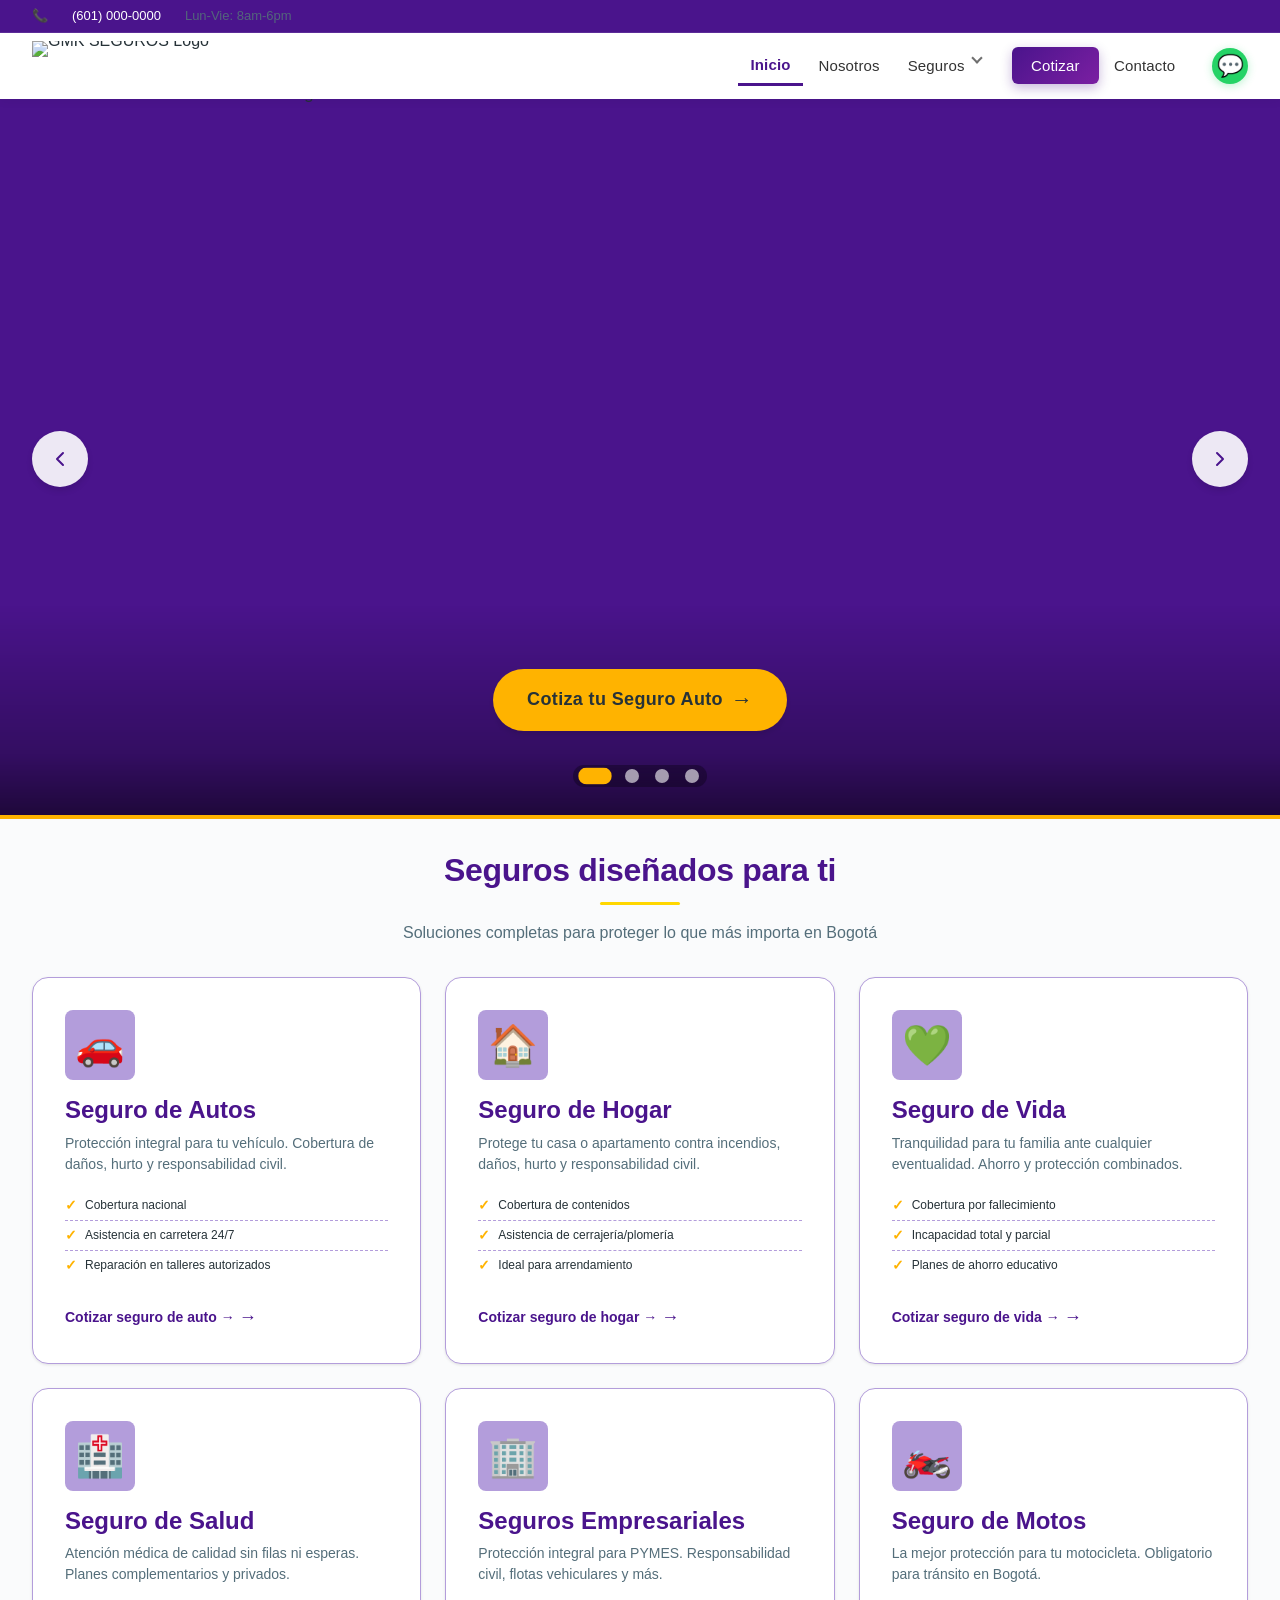
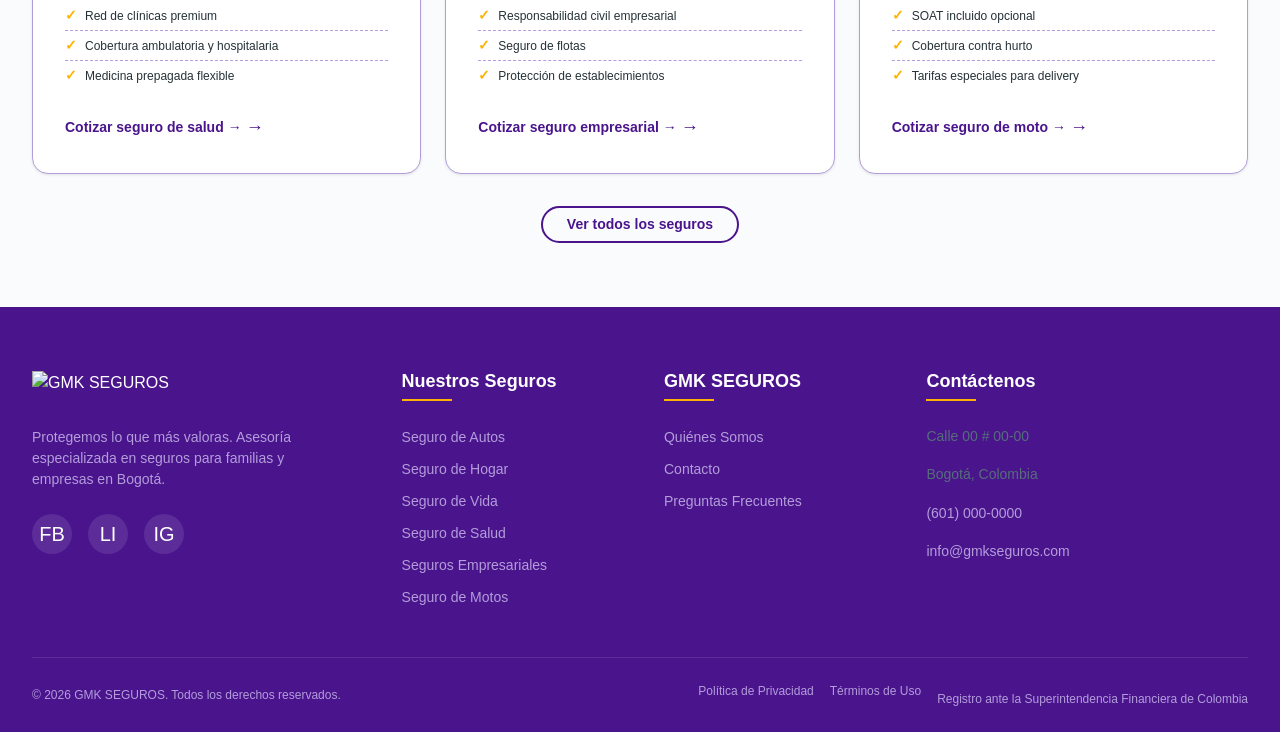
==== index.html @ 5103b152 "Inicio: Seguros diseñados para ti" ====
<!DOCTYPE html>
<html lang="es-CO">

<head>
    <meta charset="UTF-8">
    <meta name="viewport" content="width=device-width, initial-scale=1.0">
    <meta name="description"
        content="GMK SEGUROS - Agencia de seguros en Bogotá. Cotiza seguros de autos, hogar, vida, salud y empresas. Asesoría personalizada y respaldo inmediato.">
    <meta name="keywords"
        content="seguros Bogotá, seguro de auto, seguro de hogar, seguro de vida, GMK SEGUROS, cotizar seguro Colombia">
    <meta name="author" content="GMK SEGUROS">
    <meta name="robots" content="index, follow">

    <meta property="og:title" content="GMK SEGUROS | Protección Integral en Bogotá">
    <meta property="og:description"
        content="Cotiza tu seguro en minutos. Autos, hogar, vida, salud y más. Asesores expertos en Bogotá.">
    <meta property="og:type" content="website">
    <meta property="og:locale" content="es_CO">

    <title>GMK SEGUROS | Seguros en Bogotá - Cotiza Ahora</title>

    <link rel="preconnect" href="https://fonts.googleapis.com">
    <link rel="preconnect" href="https://fonts.gstatic.com" crossorigin>
    <link rel="icon" type="image/x-icon" href="/favicon.ico">

    <link rel="stylesheet" href="css/variables.css">
    <link rel="stylesheet" href="css/header.css">
    <link rel="stylesheet" href="css/footer.css">
    <link rel="stylesheet" href="css/index.css">
</head>

<body>
    <!-- HEADER -->
    <header class="header" role="banner">
        <div class="header__top">
            <div class="container">
                <p class="header__contact">
                    <span aria-hidden="true">📞</span>
                    <a href="tel:+573142772874" class="header__phone">(601) 000-0000</a>
                    <span class="header__schedule">Lun-Vie: 8am-6pm</span>
                </p>
            </div>
        </div>
        <div class="header__main">
            <div class="container header__container">
                <a href="index.html" class="logo" aria-label="GMK SEGUROS - Inicio">
                    <img src="images/logo.svg" alt="GMK SEGUROS Logo" class="logo__img" width="180" height="50">
                </a>

                <nav class="nav" role="navigation" aria-label="Navegación principal">
                    <button class="nav__toggle" aria-label="Abrir menú" aria-expanded="false" aria-controls="nav-menu"
                        type="button">
                        <span class="nav__hamburger" aria-hidden="true"></span>
                    </button>

                    <ul class="nav__menu" id="nav-menu" role="menubar">
                        <li class="nav__item" role="none">
                            <a href="index.html" class="nav__link nav__link--active" role="menuitem"
                                aria-current="page">Inicio</a>
                        </li>
                        <li class="nav__item" role="none">
                            <a href="nosotros.html" class="nav__link" role="menuitem">Nosotros</a>
                        </li>
                        <li class="nav__item nav__item--dropdown" role="none">
                            <a href="seguros.html" class="nav__link" role="menuitem" aria-haspopup="true">Seguros</a>
                            <ul class="nav__submenu" role="menu" aria-label="Tipos de seguros">
                                <li role="none"><a href="seguros-auto.html" class="nav__sublink"
                                        role="menuitem">Autos</a></li>
                                <li role="none"><a href="seguros-hogar.html" class="nav__sublink"
                                        role="menuitem">Hogar</a></li>
                                <li role="none"><a href="seguros-vida.html" class="nav__sublink"
                                        role="menuitem">Vida</a></li>
                                <li role="none"><a href="seguros-salud.html" class="nav__sublink"
                                        role="menuitem">Salud</a></li>
                                <li role="none"><a href="seguros-empresas.html" class="nav__sublink"
                                        role="menuitem">Empresas</a></li>
                                <li role="none"><a href="seguros-moto.html" class="nav__sublink"
                                        role="menuitem">Motos</a></li>
                            </ul>
                        </li>
                        <li class="nav__item" role="none">
                            <a href="cotizar.html" class="nav__link nav__link--cta" role="menuitem">Cotizar</a>
                        </li>
                        <li class="nav__item" role="none">
                            <a href="contacto.html" class="nav__link" role="menuitem">Contacto</a>
                        </li>
                    </ul>
                </nav>

                <a href="https://wa.me/573142772874" class="header__whatsapp" aria-label="WhatsApp" target="_blank"
                    rel="noopener noreferrer">
                    <span aria-hidden="true">💬</span>
                </a>
            </div>
        </div>
    </header>

    <!-- MAIN: Contenido específico de INICIO -->
    <main id="main-content" class="main" role="main">
        <section class="hero-carousel" aria-label="Promociones destacadas">
            <div class="hero-carousel__container">
                <!-- Slides del carrusel -->
                <div class="hero-carousel__slides">

                    <!-- Slide 1 -->
                    <article class="hero-carousel__slide is-active">
                        <div class="hero-carousel__image-wrapper">
                            <img src="images/seguro1.png" alt="Auto flamante en carretera - Promoción Seguro Auto"
                                class="hero-carousel__image" loading="eager">
                        </div>
                        <div class="hero-carousel__content">
                            <h2 class="hero-carousel__title visually-hidden">Seguro de Auto</h2>
                            <div class="hero-carousel__cta">
                                <a href="/seguros/auto" class="btn btn--accent btn--large">
                                    Cotiza tu Seguro Auto
                                    <span class="btn__icon" aria-hidden="true">→</span>
                                </a>
                            </div>
                        </div>
                    </article>

                    <!-- Slide 2 -->
                    <article class="hero-carousel__slide">
                        <div class="hero-carousel__image-wrapper">
                            <img src="images/SEGURO DE HOGAR DRIVE.png"
                                alt="Familia feliz en casa - Promoción Seguro Hogar" class="hero-carousel__image"
                                loading="lazy">
                        </div>
                        <div class="hero-carousel__content">
                            <h2 class="hero-carousel__title visually-hidden">Seguro de Hogar</h2>
                            <div class="hero-carousel__cta">
                                <a href="/seguros/hogar" class="btn btn--accent btn--large">
                                    Protege tu Hogar
                                    <span class="btn__icon" aria-hidden="true">→</span>
                                </a>
                            </div>
                        </div>
                    </article>

                    <!-- Slide 3 -->
                    <article class="hero-carousel__slide">
                        <div class="hero-carousel__image-wrapper">
                            <img src="assets/images/promos/salud-familiar.webp"
                                alt="Consultorio médico moderno - Promoción Seguro Salud" class="hero-carousel__image"
                                loading="lazy">
                        </div>
                        <div class="hero-carousel__content">
                            <h2 class="hero-carousel__title visually-hidden">Seguro de Salud</h2>
                            <div class="hero-carousel__cta">
                                <a href="/seguros/salud" class="btn btn--accent btn--large">
                                    Salud para tu Familia
                                    <span class="btn__icon" aria-hidden="true">→</span>
                                </a>
                            </div>
                        </div>
                    </article>

                    <!-- Slide 4 -->
                    <article class="hero-carousel__slide">
                        <div class="hero-carousel__image-wrapper">
                            <img src="assets/images/promos/vida-tranquila.webp"
                                alt="Persona mayor disfrutando - Promoción Seguro Vida" class="hero-carousel__image"
                                loading="lazy">
                        </div>
                        <div class="hero-carousel__content">
                            <h2 class="hero-carousel__title visually-hidden">Seguro de Vida</h2>
                            <div class="hero-carousel__cta">
                                <a href="/seguros/vida" class="btn btn--accent btn--large">
                                    Asegura su Futuro
                                    <span class="btn__icon" aria-hidden="true">→</span>
                                </a>
                            </div>
                        </div>
                    </article>

                </div>

                <!-- Controles del carrusel -->
                <div class="hero-carousel__controls">
                    <!-- Flechas de navegación -->
                    <button class="hero-carousel__arrow hero-carousel__arrow--prev" aria-label="Promoción anterior"
                        title="Anterior">
                        <svg width="24" height="24" viewBox="0 0 24 24" fill="none" aria-hidden="true">
                            <path d="M15 18L9 12L15 6" stroke="currentColor" stroke-width="2" stroke-linecap="round"
                                stroke-linejoin="round" />
                        </svg>
                    </button>

                    <button class="hero-carousel__arrow hero-carousel__arrow--next" aria-label="Siguiente promoción"
                        title="Siguiente">
                        <svg width="24" height="24" viewBox="0 0 24 24" fill="none" aria-hidden="true">
                            <path d="M9 18L15 12L9 6" stroke="currentColor" stroke-width="2" stroke-linecap="round"
                                stroke-linejoin="round" />
                        </svg>
                    </button>

                    <!-- Indicadores (puntos) -->
                    <div class="hero-carousel__indicators" role="tablist" aria-label="Seleccionar slide">
                        <button class="hero-carousel__indicator is-active" role="tab"
                            aria-label="Ver slide 1: Seguro Auto" aria-selected="true" title="Slide 1"></button>
                        <button class="hero-carousel__indicator" role="tab" aria-label="Ver slide 2: Seguro Hogar"
                            aria-selected="false" title="Slide 2"></button>
                        <button class="hero-carousel__indicator" role="tab" aria-label="Ver slide 3: Seguro Salud"
                            aria-selected="false" title="Slide 3"></button>
                        <button class="hero-carousel__indicator" role="tab" aria-label="Ver slide 4: Seguro Vida"
                            aria-selected="false" title="Slide 4"></button>
                    </div>
                </div>

                <!-- Temporizador visual (opcional - barra de progreso) -->
                <div class="hero-carousel__timer" role="presentation" aria-hidden="true">
                    <div class="hero-carousel__timer-progress"></div>
                </div>
            </div>
        </section>

        <!-- SECCIÓN SEGUROS DESTACADOS: Grid de 6 tipos -->
        <section class="seguros" aria-labelledby="seguros-title">
            <div class="container">
                <header class="section-header">
                    <h2 id="seguros-title" class="section-title">Seguros diseñados para ti</h2>
                    <p class="section-subtitle">Soluciones completas para proteger lo que más importa en Bogotá</p>
                </header>

                <div class="seguros__grid">
                    <!-- Card 1: Autos -->
                    <article class="card-seguro">
                        <div class="card-seguro__icon" aria-hidden="true">🚗</div>
                        <h3 class="card-seguro__title">Seguro de Autos</h3>
                        <p class="card-seguro__desc">Protección integral para tu vehículo. Cobertura de daños, hurto y
                            responsabilidad civil.</p>
                        <ul class="card-seguro__features">
                            <li>Cobertura nacional</li>
                            <li>Asistencia en carretera 24/7</li>
                            <li>Reparación en talleres autorizados</li>
                        </ul>
                        <a href="seguros-auto.html" class="card-seguro__link">Cotizar seguro de auto <span
                                aria-hidden="true">→</span></a>
                    </article>

                    <!-- Card 2: Hogar -->
                    <article class="card-seguro">
                        <div class="card-seguro__icon" aria-hidden="true">🏠</div>
                        <h3 class="card-seguro__title">Seguro de Hogar</h3>
                        <p class="card-seguro__desc">Protege tu casa o apartamento contra incendios, daños, hurto y
                            responsabilidad civil.</p>
                        <ul class="card-seguro__features">
                            <li>Cobertura de contenidos</li>
                            <li>Asistencia de cerrajería/plomería</li>
                            <li>Ideal para arrendamiento</li>
                        </ul>
                        <a href="seguros-hogar.html" class="card-seguro__link">Cotizar seguro de hogar <span
                                aria-hidden="true">→</span></a>
                    </article>

                    <!-- Card 3: Vida -->
                    <article class="card-seguro">
                        <div class="card-seguro__icon" aria-hidden="true">💚</div>
                        <h3 class="card-seguro__title">Seguro de Vida</h3>
                        <p class="card-seguro__desc">Tranquilidad para tu familia ante cualquier eventualidad. Ahorro y
                            protección combinados.</p>
                        <ul class="card-seguro__features">
                            <li>Cobertura por fallecimiento</li>
                            <li>Incapacidad total y parcial</li>
                            <li>Planes de ahorro educativo</li>
                        </ul>
                        <a href="seguros-vida.html" class="card-seguro__link">Cotizar seguro de vida <span
                                aria-hidden="true">→</span></a>
                    </article>

                    <!-- Card 4: Salud -->
                    <article class="card-seguro">
                        <div class="card-seguro__icon" aria-hidden="true">🏥</div>
                        <h3 class="card-seguro__title">Seguro de Salud</h3>
                        <p class="card-seguro__desc">Atención médica de calidad sin filas ni esperas. Planes
                            complementarios y privados.</p>
                        <ul class="card-seguro__features">
                            <li>Red de clínicas premium</li>
                            <li>Cobertura ambulatoria y hospitalaria</li>
                            <li>Medicina prepagada flexible</li>
                        </ul>
                        <a href="seguros-salud.html" class="card-seguro__link">Cotizar seguro de salud <span
                                aria-hidden="true">→</span></a>
                    </article>

                    <!-- Card 5: Empresas -->
                    <article class="card-seguro">
                        <div class="card-seguro__icon" aria-hidden="true">🏢</div>
                        <h3 class="card-seguro__title">Seguros Empresariales</h3>
                        <p class="card-seguro__desc">Protección integral para PYMES. Responsabilidad civil, flotas
                            vehiculares y más.</p>
                        <ul class="card-seguro__features">
                            <li>Responsabilidad civil empresarial</li>
                            <li>Seguro de flotas</li>
                            <li>Protección de establecimientos</li>
                        </ul>
                        <a href="seguros-empresas.html" class="card-seguro__link">Cotizar seguro empresarial <span
                                aria-hidden="true">→</span></a>
                    </article>

                    <!-- Card 6: Motos -->
                    <article class="card-seguro">
                        <div class="card-seguro__icon" aria-hidden="true">🏍️</div>
                        <h3 class="card-seguro__title">Seguro de Motos</h3>
                        <p class="card-seguro__desc">La mejor protección para tu motocicleta. Obligatorio para tránsito
                            en Bogotá.</p>
                        <ul class="card-seguro__features">
                            <li>SOAT incluido opcional</li>
                            <li>Cobertura contra hurto</li>
                            <li>Tarifas especiales para delivery</li>
                        </ul>
                        <a href="seguros-moto.html" class="card-seguro__link">Cotizar seguro de moto <span
                                aria-hidden="true">→</span></a>
                    </article>
                </div>

                <div class="seguros__cta">
                    <a href="seguros.html" class="btn btn--secondary">Ver todos los seguros</a>
                </div>
            </div>
        </section>
    </main>

    <!-- FOOTER -->
    <footer class="footer" role="contentinfo">
        <div class="container">
            <div class="footer__grid">
                <div class="footer__brand">
                    <img src="images/logo.svg" alt="GMK SEGUROS" class="footer__logo" width="150" height="40">
                    <p class="footer__description">Protegemos lo que más valoras. Asesoría especializada en seguros para
                        familias y empresas en Bogotá.</p>
                    <div class="footer__social" role="list" aria-label="Redes sociales">
                        <a href="#" class="footer__social-link" aria-label="Facebook" role="listitem">FB</a>
                        <a href="#" class="footer__social-link" aria-label="LinkedIn" role="listitem">LI</a>
                        <a href="#" class="footer__social-link" aria-label="Instagram" role="listitem">IG</a>
                    </div>
                </div>

                <nav class="footer__nav" aria-label="Seguros">
                    <h3 class="footer__title">Nuestros Seguros</h3>
                    <ul class="footer__list">
                        <li><a href="seguros-auto.html" class="footer__link">Seguro de Autos</a></li>
                        <li><a href="seguros-hogar.html" class="footer__link">Seguro de Hogar</a></li>
                        <li><a href="seguros-vida.html" class="footer__link">Seguro de Vida</a></li>
                        <li><a href="seguros-salud.html" class="footer__link">Seguro de Salud</a></li>
                        <li><a href="seguros-empresas.html" class="footer__link">Seguros Empresariales</a></li>
                        <li><a href="seguros-moto.html" class="footer__link">Seguro de Motos</a></li>
                    </ul>
                </nav>

                <nav class="footer__nav" aria-label="Empresa">
                    <h3 class="footer__title">GMK SEGUROS</h3>
                    <ul class="footer__list">
                        <li><a href="nosotros.html" class="footer__link">Quiénes Somos</a></li>
                        <li><a href="contacto.html" class="footer__link">Contacto</a></li>
                        <li><a href="#" class="footer__link">Preguntas Frecuentes</a></li>
                    </ul>
                </nav>

                <div class="footer__contact">
                    <h3 class="footer__title">Contáctenos</h3>
                    <address class="footer__address">
                        <p>Calle 00 # 00-00</p>
                        <p>Bogotá, Colombia</p>
                        <p><a href="tel:+5710000000" class="footer__link">(601) 000-0000</a></p>
                        <p><a href="mailto:info@gmkseguros.com" class="footer__link">info@gmkseguros.com</a></p>
                    </address>
                </div>
            </div>

            <div class="footer__legal">
                <p class="footer__copyright">&copy; 2026 GMK SEGUROS. Todos los derechos reservados.</p>
                <div class="footer__legal-links">
                    <a href="#" class="footer__link footer__link--small">Política de Privacidad</a>
                    <a href="#" class="footer__link footer__link--small">Términos de Uso</a>
                    <span class="footer__registro">Registro ante la Superintendencia Financiera de Colombia</span>
                </div>
            </div>
        </div>
    </footer>

    <!-- Justo antes de cerrar el body -->
    <script src="js/carrusel.js"></script>
</body>

</html>
---- css/variables.css ----
/* =============================================
   FASE 3.1: VARIABLES, RESET Y BASE TIPOGRÁFICA
   GMK SEGUROS - 2026
   Mobile First - BEM - WCAG
   ============================================= */

/* ---------------------------------------------
   1. VARIABLES CSS (GLOBALES)
   --------------------------------------------- */
:root {
    /* Colores primarios - Branding GMK */
    --color-primary: #4A148C;          /* Morado corporativo (títulos, acentos principales) */
    --color-primary-light: #7B1FA2;     /* Morado medio (hovers, gradientes) */
    --color-primary-lighter: #B39DDB;   /* Lavanda (fondos suaves, detalles) */
    --color-accent: #FFB300;            /* Dorado/ámbar (CTAs, highlights) */
    
    /* Escala de neutros */
    --color-text-dark: #263238;         /* Texto principal (casi negro) */
    --color-text-medium: #546E7A;       /* Texto secundario (gris oscuro) */
    --color-text-light: #78909C;        /* Texto de apoyo (gris) */
    --color-background-light: #F5F5F7;  /* Fondos claros (testimonios, ventajas) */
    --color-background-main: #FAFBFC;   /* Fondo general (casi blanco) */
    --color-white: #FFFFFF;              /* Blanco puro */
    --color-black: #000000;              /* Negro puro (uso limitado) */
    
    /* Colores funcionales */
    --color-success: #2E7D32;            /* Verde para éxito (no definido, pero útil) */
    --color-error: #C62828;               /* Rojo para errores (no definido, pero útil) */
    --color-whatsapp: #25D366;            /* Color oficial de WhatsApp */
    
    /* Tipografía */
    --font-family-titles: 'Manrope', sans-serif;
    --font-family-body: 'Inter', sans-serif;
    --font-family-numbers: 'Space Grotesk', sans-serif;
    
    /* Pesos de fuente */
    --font-weight-light: 300;
    --font-weight-regular: 400;
    --font-weight-medium: 500;
    --font-weight-semibold: 600;
    --font-weight-bold: 700;
    --font-weight-extrabold: 800;
    
    /* Tamaños de fuente base (Mobile First) */
    --font-size-xs: 0.75rem;   /* 12px */
    --font-size-sm: 0.875rem;  /* 14px */
    --font-size-base: 1rem;     /* 16px */
    --font-size-md: 1.125rem;   /* 18px */
    --font-size-lg: 1.25rem;    /* 20px */
    --font-size-xl: 1.5rem;     /* 24px */
    --font-size-2xl: 2rem;      /* 32px */
    --font-size-3xl: 2.5rem;    /* 40px */
    --font-size-4xl: 3rem;      /* 48px */
    
    /* Espaciados (Mobile First) */
    --spacing-xs: 0.25rem;  /* 4px */
    --spacing-sm: 0.5rem;    /* 8px */
    --spacing-md: 1rem;      /* 16px */
    --spacing-lg: 1.5rem;    /* 24px */
    --spacing-xl: 2rem;      /* 32px */
    --spacing-2xl: 3rem;     /* 48px */
    --spacing-3xl: 4rem;     /* 64px */
    
    /* Bordes y sombras */
    --border-radius-sm: 0.25rem;  /* 4px */
    --border-radius-md: 0.5rem;   /* 8px */
    --border-radius-lg: 1rem;     /* 16px */
    --border-radius-full: 9999px;
    
    --box-shadow-sm: 0 1px 3px rgba(0, 0, 0, 0.1);
    --box-shadow-md: 0 4px 6px rgba(0, 0, 0, 0.1);
    --box-shadow-lg: 0 10px 25px rgba(0, 0, 0, 0.1);
    
    /* Transiciones */
    --transition-fast: 150ms ease-in-out;
    --transition-base: 250ms ease-in-out;
    --transition-slow: 350ms ease-in-out;
    
    /* Contenedor máximo */
    --container-max-width: 1280px;
    --container-padding: var(--spacing-md);
    
    /* Z-index (escalado simple) */
    --z-index-dropdown: 100;
    --z-index-sticky: 200;
    --z-index-modal: 300;
    --z-index-popover: 400;
    --z-index-tooltip: 500;
    --z-index-toast: 600;
    --z-index-header: 50; /* Un valor intermedio para el header */
    
    /* Breakpoints (usados en media queries) */
    --breakpoint-mobile: 480px;
    --breakpoint-tablet: 768px;
    --breakpoint-desktop: 1024px;
    --breakpoint-large: 1280px;
}

/* ---------------------------------------------
   2. RESET Y ESTILOS BASE
   --------------------------------------------- */
*,
*::before,
*::after {
    margin: 0;
    padding: 0;
    box-sizing: border-box;
}

html {
    font-size: 100%; /* 1rem = 16px */
    scroll-behavior: smooth;
    -webkit-text-size-adjust: 100%; /* Evita que iOS escale texto en landscape */
    text-rendering: optimizeLegibility;
    -moz-osx-font-smoothing: grayscale;
    -webkit-font-smoothing: antialiased;
}

body {
    font-family: var(--font-family-body);
    font-size: var(--font-size-base);
    font-weight: var(--font-weight-regular);
    line-height: 1.5;
    color: var(--color-text-dark);
    background-color: var(--color-background-main);
    overflow-x: hidden;
    min-height: 100vh;
}

/* Elementos de medios responsivos */
img,
picture,
video,
canvas,
svg {
    display: block;
    max-width: 100%;
    height: auto;
}

/* Reset de tipografía para formularios (heredan la fuente del body) */
input,
button,
textarea,
select {
    font: inherit;
    color: inherit;
}

/* Eliminar estilos por defecto de botones */
button {
    background: none;
    border: none;
    cursor: pointer;
}

/* Ajustes para listas */
ul,
ol {
    list-style: none;
}

/* Enlaces */
a {
    color: inherit;
    text-decoration: none;
}

/* Eliminar estilos por defecto de citas */
blockquote,
q {
    quotes: none;
}

/* Mejorar consistencia de tablas */
table {
    border-collapse: collapse;
    border-spacing: 0;
}

/* Ocultar elementos de forma accesible */
.visually-hidden:not(:focus):not(:active) {
    position: absolute !important;
    width: 1px !important;
    height: 1px !important;
    margin: -1px !important;
    padding: 0 !important;
    border: 0 !important;
    overflow: hidden !important;
    white-space: nowrap !important;
    clip: rect(0 0 0 0) !important;
    clip-path: inset(50%) !important;
}

/* Skip link para accesibilidad */
.skip-link {
    position: absolute;
    top: -40px;
    left: 0;
    background: var(--color-primary);
    color: var(--color-white);
    padding: var(--spacing-sm) var(--spacing-md);
    z-index: var(--z-index-toast);
    transition: top var(--transition-fast);
    font-weight: var(--font-weight-medium);
}

.skip-link:focus {
    top: 0;
    outline: 2px solid var(--color-accent);
    outline-offset: 2px;
}

/* ---------------------------------------------
   3. TIPOGRAFÍA BASE
   --------------------------------------------- */
h1, h2, h3, h4, h5, h6 {
    font-family: var(--font-family-titles);
    font-weight: var(--font-weight-bold);
    line-height: 1.2;
    color: var(--color-primary); /* Títulos en morado corporativo por defecto */
    margin-bottom: var(--spacing-md);
}

h1 {
    font-size: var(--font-size-3xl); /* 40px mobile */
    font-weight: var(--font-weight-extrabold);
    letter-spacing: -0.02em;
}

h2 {
    font-size: var(--font-size-2xl); /* 32px mobile */
    letter-spacing: -0.01em;
}

h3 {
    font-size: var(--font-size-xl); /* 24px mobile */
}

h4 {
    font-size: var(--font-size-lg); /* 20px mobile */
    font-weight: var(--font-weight-semibold);
    color: var(--color-text-dark);
}

h5 {
    font-size: var(--font-size-md); /* 18px mobile */
    font-weight: var(--font-weight-semibold);
    color: var(--color-text-dark);
}

h6 {
    font-size: var(--font-size-base); /* 16px mobile */
    font-weight: var(--font-weight-semibold);
    color: var(--color-text-dark);
    text-transform: uppercase;
    letter-spacing: 0.05em;
}

p {
    margin-bottom: var(--spacing-md);
    color: var(--color-text-medium);
}

/* Números con Space Grotesk */
.stat-item__number,
.historia__numero,
.step__number,
[class*="__numero"] {
    font-family: var(--font-family-numbers);
    font-weight: var(--font-weight-bold);
    line-height: 1.1;
}

/* ---------------------------------------------
   4. UTILIDADES Y CLASES DE APOYO
   --------------------------------------------- */
.container {
    width: 100%;
    max-width: var(--container-max-width);
    margin: 0 auto;
    padding: 0 var(--container-padding);
}

/* Utilidades de texto */
.text-center { text-align: center; }
.text-left { text-align: left; }
.text-right { text-align: right; }

.text-primary { color: var(--color-primary); }
.text-accent { color: var(--color-accent); }
.text-white { color: var(--color-white); }
.text-dark { color: var(--color-text-dark); }
.text-medium { color: var(--color-text-medium); }
.text-light { color: var(--color-text-light); }

/* Utilidades de fondo */
.bg-primary { background-color: var(--color-primary); }
.bg-primary-light { background-color: var(--color-primary-light); }
.bg-primary-lighter { background-color: var(--color-primary-lighter); }
.bg-light { background-color: var(--color-background-light); }
.bg-white { background-color: var(--color-white); }

/* Utilidades de márgenes y paddings (solo las más comunes) */
.mt-0 { margin-top: 0; }
.mb-0 { margin-bottom: 0; }
.mt-1 { margin-top: var(--spacing-md); }
.mb-1 { margin-bottom: var(--spacing-md); }
.mt-2 { margin-top: var(--spacing-xl); }
.mb-2 { margin-bottom: var(--spacing-xl); }
.mt-3 { margin-top: var(--spacing-2xl); }
.mb-3 { margin-bottom: var(--spacing-2xl); }

/* Utilidades de display */
.d-none { display: none; }
.d-block { display: block; }
.d-flex { display: flex; }
.d-grid { display: grid; }

/* Utilidades para flexbox rápidas */
.flex-center {
    display: flex;
    align-items: center;
    justify-content: center;
}

.flex-between {
    display: flex;
    align-items: center;
    justify-content: space-between;
}

/* Aspect ratio utilitario */
.aspect-ratio-16-9 {
    aspect-ratio: 16 / 9;
}

.aspect-ratio-1-1 {
    aspect-ratio: 1 / 1;
}

.aspect-ratio-4-3 {
    aspect-ratio: 4 / 3;
}

/* Focus visible para accesibilidad (WCAG) */
:focus-visible {
    outline: 3px solid var(--color-accent);
    outline-offset: 2px;
}

/* Para navegadores que no soportan :focus-visible */
:focus:not(:focus-visible) {
    outline: none;
}

/* ---------------------------------------------
   FIN DE FASE 3.1
   --------------------------------------------- */
---- css/header.css ----
/* ============================================================================
   PASO 1: HEADER - ESTRUCTURA BASE
   ============================================================================ */

/**
 * Reset y estilos base del header
 * Mobile-first: altura compacta, fondo blanco, sombra sutil
 */
.header {
    background-color: var(--color-white, #FFFFFF);
    box-shadow: 0 2px 10px rgba(0, 0, 0, 0.05);
    position: relative;
    width: 100%;
    z-index: 100;
}

/* Contenedor principal para limitar ancho y centrar contenido */
.container {
    width: 100%;
    max-width: 1280px;
    margin-left: auto;
    margin-right: auto;
    padding-left: 1rem;
    padding-right: 1rem;
}

/* Para móviles, padding estándar */
@media (min-width: 640px) {
    .container {
        padding-left: 1.5rem;
        padding-right: 1.5rem;
    }
}

@media (min-width: 1024px) {
    .container {
        padding-left: 2rem;
        padding-right: 2rem;
    }
}

/* ============================================================================
   PASO 2: HEADER__TOP - BARRA SUPERIOR
   ============================================================================ */

/**
 * Barra superior con teléfono y horario
 * Mobile-first: fondo oscuro, texto claro, compacto
 */
.header__top {
    background-color: var(--color-primary, #4A148C);
    color: white;
    font-size: 0.8125rem; /* 13px */
    line-height: 1.5;
    padding: 0.375rem 0; /* 6px */
    border-bottom: 1px solid rgba(255, 255, 255, 0.1);
}

.header__top .container {
    display: flex;
    justify-content: space-between;
    align-items: center;
}

.header__contact {
    display: flex;
    align-items: center;
    gap: 0.75rem; /* 12px */
    margin: 0;
    width: 100%;
    justify-content: space-between;
}

@media (min-width: 768px) {
    .header__contact {
        justify-content: flex-start;
        gap: 1.5rem;
    }
}

.header__phone {
    color: white;
    text-decoration: none;
    font-weight: 500;
    transition: color 0.2s ease;
}

.header__phone:hover {
    color: var(--color-accent, #FFB300);
}

.header__schedule {
    opacity: 0.9;
    font-size: 0.75rem; /* 12px */
}

@media (min-width: 480px) {
    .header__schedule {
        font-size: 0.8125rem; /* 13px */
    }
}

/* ============================================================================
   PASO 3: HEADER__MAIN - ESTRUCTURA PRINCIPAL
   ============================================================================ */

/**
 * Fila principal del header que contiene logo, navegación y WhatsApp
 * Mobile-first: altura compacta, distribución con flexbox
 */
.header__main {
    background-color: var(--color-white, #FFFFFF);
    padding: 0.5rem 0; /* 8px */
}

.header__container {
    display: flex;
    align-items: center;
    justify-content: space-between;
    flex-wrap: wrap;
    gap: 1rem; /* 16px */
}

/**
 * Ajustes para desktop: más padding vertical
 */
@media (min-width: 1024px) {
    .header__main {
        padding: 0.75rem 0; /* 12px */
    }
}

/**
 * Ajuste fino para pantallas muy pequeñas
 */
@media (max-width: 360px) {
    .header__container {
        gap: 0.5rem; /* 8px */
    }
}

/* ============================================================================
   PASO 4: LOGO
   ============================================================================ */

/**
 * Logo de GMK SEGUROS
 * Mobile-first: tamaño compacto, escalable en desktop
 */
.logo {
    display: inline-block;
    line-height: 0; /* Elimina espacio extra por línea base */
    transition: opacity 0.2s ease;
    flex-shrink: 0; /* Evita que el logo se comprima */
}

.logo:hover {
    opacity: 0.9;
}

.logo__img {
    display: block;
    width: auto;
    height: 40px; /* Altura fija para mobile */
    max-width: 180px; /* Límite del ancho original del SVG */
}

/**
 * Ajustes para tablet: logo un poco más grande
 */
@media (min-width: 768px) {
    .logo__img {
        height: 45px;
    }
}

/**
 * Ajustes para desktop: logo tamaño completo
 */
@media (min-width: 1024px) {
    .logo__img {
        height: 50px; /* Altura final como en el HTML (width="180" height="50") */
    }
}

/**
 * Soporte para pantallas de alta densidad
 * El SVG se ve nítido por naturaleza, pero aseguramos que no pierda calidad
 */
@media (-webkit-min-device-pixel-ratio: 2), (min-resolution: 192dpi) {
    .logo__img {
        image-rendering: -webkit-optimize-contrast;
        image-rendering: crisp-edges;
    }
}

/* ============================================================================
   PASO 5: WHATSAPP ICON
   ============================================================================ */

/**
 * Ícono de WhatsApp flotante en el header
 * Mobile-first: visible siempre, tamaño táctil
 */
.header__whatsapp {
    display: inline-flex;
    align-items: center;
    justify-content: center;
    background-color: #25D366; /* Color oficial WhatsApp */
    color: white;
    width: 2.5rem; /* 40px */
    height: 2.5rem; /* 40px */
    border-radius: 50%;
    text-decoration: none;
    transition: all 0.2s ease;
    box-shadow: 0 2px 8px rgba(37, 211, 102, 0.3);
    flex-shrink: 0; /* Evita que se comprima */
    font-size: 1.5rem; /* Tamaño del emoji/icono */
    order: 3; /* En móvil, asegura que esté después del menú hamburguesa */
}

.header__whatsapp:hover {
    background-color: #20B859; /* Versión más oscura para hover */
    transform: scale(1.05);
    box-shadow: 0 4px 12px rgba(37, 211, 102, 0.4);
}

.header__whatsapp:active {
    transform: scale(0.98);
}

/**
 * Ajuste para el emoji (si se usa el span con aria-hidden)
 * Si se usara un ícono SVG, se sobrescribiría
 */
.header__whatsapp span {
    line-height: 1;
}

/**
 * En desktop el WhatsApp puede ser un poco más sutil
 * pero mantenemos el tamaño táctil por accesibilidad
 */
@media (min-width: 1024px) {
    .header__whatsapp {
        width: 2.25rem; /* 36px - ligeramente más pequeño */
        height: 2.25rem;
        font-size: 1.35rem;
        margin-left: 0.5rem;
    }
}

/**
 * Ajuste para pantallas muy pequeñas
 */
@media (max-width: 360px) {
    .header__whatsapp {
        width: 2.25rem;
        height: 2.25rem;
        font-size: 1.35rem;
    }
}

/* ============================================================================
   PASO 6: BOTÓN HAMBURGUESA
   ============================================================================ */

/**
 * Botón de menú hamburguesa
 * Mobile-first: visible solo en móvil/tablet, tamaño táctil grande
 */
.nav__toggle {
    display: flex;
    align-items: center;
    justify-content: center;
    background: transparent;
    border: 2px solid var(--color-primary, #4A148C);
    border-radius: 8px;
    width: 2.75rem; /* 44px - mínimo táctil recomendado WCAG */
    height: 2.75rem; /* 44px */
    padding: 0;
    cursor: pointer;
    order: 2; /* Posición entre logo y WhatsApp */
    transition: all 0.2s ease;
    background-color: transparent;
}

.nav__toggle:hover {
    background-color: rgba(74, 20, 140, 0.05);
}

.nav__toggle:active {
    transform: scale(0.95);
}

.nav__toggle:focus-visible {
    outline: 2px solid var(--color-accent, #FFB300);
    outline-offset: 2px;
}

/**
 * El ícono hamburguesa (las 3 líneas)
 */
.nav__hamburger {
    display: block;
    width: 1.5rem; /* 24px */
    height: 2px;
    background-color: var(--color-primary, #4A148C);
    position: relative;
    transition: background-color 0.2s ease;
}

.nav__hamburger::before,
.nav__hamburger::after {
    content: '';
    display: block;
    width: 1.5rem;
    height: 2px;
    background-color: var(--color-primary, #4A148C);
    position: absolute;
    left: 0;
    transition: transform 0.2s ease, top 0.2s ease;
}

.nav__hamburger::before {
    top: -6px;
}

.nav__hamburger::after {
    top: 6px;
}

/* Cambio de color en hover */
.nav__toggle:hover .nav__hamburger,
.nav__toggle:hover .nav__hamburger::before,
.nav__toggle:hover .nav__hamburger::after {
    background-color: var(--color-secondary, #7B1FA2);
}

/**
 * Ocultar el botón hamburguesa en desktop
 */
@media (min-width: 1024px) {
    .nav__toggle {
        display: none;
    }
}

/* ============================================================================
   PASO 7: PANEL DEL MENÚ MÓVIL
   ============================================================================ */

/**
 * Menú de navegación para móvil
 * Inicialmente oculto (aria-expanded="false"), se muestra al hacer clic
 */
.nav__menu {
    position: absolute;
    top: 100%; /* Justo debajo del header */
    left: 0;
    right: 0;
    background-color: white;
    margin: 0;
    padding: 1.5rem 1rem;
    list-style: none;
    box-shadow: 0 10px 20px rgba(0, 0, 0, 0.1);
    z-index: 1000;
    
    /* Estado inicial: oculto */
    visibility: hidden;
    opacity: 0;
    transform: translateY(-10px);
    transition: visibility 0.3s ease, opacity 0.3s ease, transform 0.3s ease;
    
    /* Mejora de scroll para menús largos */
    max-height: calc(100vh - 200px);
    overflow-y: auto;
}

/**
 * Clase para mostrar el menú (se controlará con JavaScript)
 * Cuando el botón tenga aria-expanded="true", se activa
 */
.nav__toggle[aria-expanded="true"] + .nav__menu {
    visibility: visible;
    opacity: 1;
    transform: translateY(0);
}

/**
 * Overlay oscuro detrás del menú (opcional pero mejora UX)
 * Se puede activar con JS si se desea
 */
.nav__menu::before {
    content: '';
    position: fixed;
    top: 0;
    left: 0;
    right: 0;
    bottom: 0;
    background-color: rgba(0, 0, 0, 0.5);
    z-index: -1;
    opacity: 0;
    visibility: hidden;
    transition: opacity 0.3s ease, visibility 0.3s ease;
    pointer-events: none; /* Permite hacer clic a través del overlay */
}

.nav__toggle[aria-expanded="true"] + .nav__menu::before {
    opacity: 1;
    visibility: visible;
    pointer-events: auto; /* Activa clics en el overlay para cerrar */
}

/**
 * En desktop el menú cambia completamente
 */
@media (min-width: 1024px) {
    .nav__menu {
        position: static;
        visibility: visible;
        opacity: 1;
        transform: none;
        box-shadow: none;
        padding: 0;
        max-height: none;
        overflow-y: visible;
        background-color: transparent;
        display: flex;
        align-items: center;
        gap: 1.5rem;
    }
    
    .nav__menu::before {
        display: none; /* Sin overlay en desktop */
    }
}

/**
 * Ajuste para que el menú no tape el header__top
 */
.header {
    position: sticky;
    top: 0;
}

@media (min-width: 1024px) {
    .header {
        position: relative; /* O sticky si se desea header fijo */
    }
}

/* ============================================================================
   PASO 8: LINKS DEL MENÚ MOBILE
   ============================================================================ */

/**
 * Estilos base para los items del menú
 * Mobile-first: bloque vertical con espaciado generoso
 */
.nav__item {
    margin-bottom: 0.75rem; /* 12px */
    border-bottom: 1px solid rgba(0, 0, 0, 0.05);
    padding-bottom: 0.75rem;
}

.nav__item:last-child {
    margin-bottom: 0;
    border-bottom: none;
    padding-bottom: 0;
}

.nav__link {
    display: block;
    padding: 0.75rem 1rem;
    color: var(--color-text, #333333);
    text-decoration: none;
    font-family: var(--font-family-base, 'Inter', sans-serif);
    font-weight: 500;
    font-size: 1.125rem; /* 18px - más grande para móvil */
    border-radius: 8px;
    transition: all 0.2s ease;
    position: relative;
}

/* Hover y active states */
.nav__link:hover {
    background-color: rgba(74, 20, 140, 0.05);
    color: var(--color-primary, #4A148C);
    padding-left: 1.5rem; /* Efecto de desplazamiento sutil */
}

.nav__link:active {
    background-color: rgba(74, 20, 140, 0.1);
    transform: scale(0.98);
}

/* Estado activo (página actual) */
.nav__link--active {
    color: var(--color-primary, #4A148C);
    font-weight: 600;
    background-color: rgba(74, 20, 140, 0.03);
    border-left: 4px solid var(--color-primary, #4A148C);
    border-radius: 8px 0 0 8px;
}

/* Focus visible para accesibilidad */
.nav__link:focus-visible {
    outline: 2px solid var(--color-accent, #FFB300);
    outline-offset: 2px;
}

/**
 * Ajustes para desktop (se sobrescriben en pasos posteriores)
 */
@media (min-width: 1024px) {
    .nav__item {
        margin-bottom: 0;
        border-bottom: none;
        padding-bottom: 0;
    }
    
    .nav__link {
        padding: 0.5rem 1rem;
        font-size: 1rem;
    }
    
    .nav__link:hover {
        padding-left: 1rem; /* Reset del efecto mobile */
    }
    
    .nav__link--active {
        border-left: none;
        border-bottom: 3px solid var(--color-primary, #4A148C);
        border-radius: 0;
        background-color: transparent;
    }
}

/* ============================================================================
   PASO 9: DROPDOWN MOBILE - SUBMENÚ DE SEGUROS
   ============================================================================ */

/**
 * Item que contiene dropdown
 * Posición relativa para el submenú
 */
.nav__item--dropdown {
    position: relative;
}

/**
 * Indicador visual de que tiene submenú (flecha)
 * Se agrega con pseudo-elemento al link
 */
.nav__item--dropdown > .nav__link {
    display: flex;
    align-items: center;
    justify-content: space-between;
    padding-right: 2.5rem;
}

.nav__item--dropdown > .nav__link::after {
    content: '';
    width: 0.8rem;
    height: 0.8rem;
    border-right: 2px solid var(--color-primary, #4A148C);
    border-bottom: 2px solid var(--color-primary, #4A148C);
    transform: rotate(45deg);
    transition: transform 0.3s ease;
    position: absolute;
    right: 1rem;
    top: 50%;
    margin-top: -0.5rem;
}

/* Cuando el dropdown está abierto (se controlará con JS) */
.nav__item--dropdown.open > .nav__link::after {
    transform: rotate(-135deg);
    margin-top: -0.2rem;
}

/**
 * Submenú en mobile
 * Inicialmente oculto
 */
.nav__submenu {
    margin: 0;
    padding: 0 0 0 1rem;
    list-style: none;
    max-height: 0;
    opacity: 0;
    overflow: hidden;
    transition: max-height 0.3s ease, opacity 0.3s ease, margin 0.3s ease;
    background-color: rgba(0, 0, 0, 0.02);
    border-radius: 8px;
}

/* Cuando el dropdown está abierto */
.nav__item--dropdown.open .nav__submenu {
    max-height: 500px; /* Suficiente para 6 items */
    opacity: 1;
    margin-top: 0.5rem;
    margin-bottom: 0.5rem;
    padding: 0.5rem 0 0.5rem 1rem;
}

/**
 * Links del submenú
 */
.nav__sublink {
    display: block;
    padding: 0.75rem 1rem;
    color: var(--color-text-light, #666666);
    text-decoration: none;
    font-family: var(--font-family-base, 'Inter', sans-serif);
    font-weight: 400;
    font-size: 1rem;
    border-radius: 6px;
    transition: all 0.2s ease;
    position: relative;
}

.nav__sublink:hover {
    background-color: rgba(74, 20, 140, 0.03);
    color: var(--color-primary, #4A148C);
    padding-left: 1.5rem;
}

.nav__sublink:active {
    background-color: rgba(74, 20, 140, 0.08);
}

.nav__sublink:focus-visible {
    outline: 2px solid var(--color-accent, #FFB300);
    outline-offset: 2px;
}

/**
 * Para desktop, estos estilos se sobrescribirán en pasos posteriores
 */
@media (min-width: 1024px) {
    .nav__submenu {
        /* Se redefinirá en Paso 17 */
        display: none;
    }
    
    .nav__item--dropdown > .nav__link::after {
        /* Se redefinirá en desktop */
        top: 50%;
        right: 0.5rem;
    }
}

/* ============================================================================
   PASO 10: CTA COTIZAR DESTACADO EN MOBILE
   ============================================================================ */

/**
 * CTA de Cotizar con estilo destacado
 * En mobile aparece como botón llamativo dentro del menú
 */
.nav__link--cta {
    background: linear-gradient(135deg, var(--color-primary, #4A148C), var(--color-secondary, #7B1FA2));
    color: white !important;
    font-weight: 600;
    text-align: center;
    border-radius: 50px;
    margin-top: 0.5rem;
    margin-bottom: 0.5rem;
    box-shadow: 0 4px 12px rgba(74, 20, 140, 0.3);
    border: none;
    position: relative;
    overflow: hidden;
}

.nav__link--cta::before {
    content: '';
    position: absolute;
    top: 0;
    left: -100%;
    width: 100%;
    height: 100%;
    background: linear-gradient(90deg, transparent, rgba(255, 255, 255, 0.2), transparent);
    transition: left 0.5s ease;
}

.nav__link--cta:hover {
    background: linear-gradient(135deg, var(--color-secondary, #7B1FA2), var(--color-primary, #4A148C));
    transform: translateY(-2px);
    box-shadow: 0 6px 16px rgba(74, 20, 140, 0.4);
    padding-left: 1rem; /* Mantiene el padding original */
}

.nav__link--cta:hover::before {
    left: 100%;
}

.nav__link--cta:active {
    transform: translateY(0);
    box-shadow: 0 2px 8px rgba(74, 20, 140, 0.3);
}

/**
 * Para garantizar que el padding-left del hover general no afecte al CTA
 */
.nav__link--cta:hover {
    padding-left: 1rem;
}

/**
 * Estado activo del CTA (cuando está en la página Cotizar)
 */
.nav__link--cta.nav__link--active {
    background: var(--color-secondary, #7B1FA2);
    box-shadow: inset 0 2px 4px rgba(0, 0, 0, 0.1);
    border-left: 4px solid var(--color-accent, #FFB300);
    color: white;
}

/**
 * Ajuste para desktop (se refinará en Paso 19)
 */
@media (min-width: 1024px) {
    .nav__link--cta {
        margin-top: 0;
        margin-bottom: 0;
        padding: 0.6rem 1.5rem;
        white-space: nowrap;
    }
    
    .nav__link--cta.nav__link--active {
        border-left: none;
        border-bottom: 3px solid var(--color-accent, #FFB300);
    }
}

/**
 * Para pantallas muy pequeñas, aseguramos que sea fácil de tocar
 */
@media (max-width: 360px) {
    .nav__link--cta {
        font-size: 1rem;
        padding: 0.7rem 1rem;
    }
}

/* ============================================================================
   PASO 11: TRANSICIÓN A DESKTOP - ESTRUCTURA HORIZONTAL
   ============================================================================ */

/**
 * Punto de quiebre principal: tablet/desktop
 * A partir de 1024px transformamos el menú móvil en horizontal
 */
@media (min-width: 1024px) {
    /**
     * Reorganización del header container para mejor distribución
     */
    .header__container {
        display: grid;
        grid-template-columns: auto 1fr auto;
        align-items: center;
        gap: 2rem;
    }
    
    /**
     * El logo se mantiene en su posición
     */
    .logo {
        grid-column: 1;
    }
    
    /**
     * La navegación ocupa el centro
     */
    .nav {
        grid-column: 2;
        justify-self: end; /* Alinea a la derecha dentro de su celda */
        width: 100%;
    }
    
    /**
     * WhatsApp va al final
     */
    .header__whatsapp {
        grid-column: 3;
        margin-left: 0;
    }
    
    /**
     * Menú horizontal: reset completo del estilo móvil
     */
    .nav__menu {
        display: flex;
        align-items: center;
        justify-content: flex-end;
        gap: 0.5rem;
        position: static;
        visibility: visible;
        opacity: 1;
        transform: none;
        background: transparent;
        box-shadow: none;
        padding: 0;
        max-height: none;
        overflow: visible;
    }
    
    /**
     * Items del menú en horizontal
     */
    .nav__item {
        margin: 0;
        border: none;
        padding: 0;
        position: relative;
    }
    
    /**
     * Links en horizontal
     */
    .nav__link {
        padding: 0.5rem 1rem;
        font-size: 1rem;
        white-space: nowrap;
        border-radius: 6px;
    }
    
    .nav__link:hover {
        padding-left: 1rem; /* Reset del efecto mobile */
        background-color: rgba(74, 20, 140, 0.05);
    }
    
    /**
     * Estado activo en desktop (borde inferior)
     */
    .nav__link--active {
        border-left: none;
        border-bottom: 3px solid var(--color-primary, #4A148C);
        border-radius: 0;
        background-color: transparent;
        padding-bottom: calc(0.5rem - 3px); /* Compensa el borde */
    }
    
    /**
     * Ocultamos cualquier overlay o pseudo-elemento que no corresponda
     */
    .nav__menu::before {
        display: none;
    }
    
    /**
     * El botón hamburguesa ya está oculto desde Paso 6
     * pero reforzamos
     */
    .nav__toggle {
        display: none;
    }
}

/* ============================================================================
   PASO 12: DROPDOWN DESKTOP - ESTRUCTURA Y POSICIONAMIENTO
   ============================================================================ */

/**
 * Estilos específicos para dropdown en desktop
 * Se activan a partir del breakpoint de desktop
 */
@media (min-width: 1024px) {
    /**
     * El contenedor del dropdown necesita position relative
     * para posicionar el submenú absolutamente
     */
    .nav__item--dropdown {
        position: relative;
    }
    
    /**
     * Ajustamos el link principal del dropdown
     * para tener espacio para la flecha
     */
    .nav__item--dropdown > .nav__link {
        padding-right: 2rem;
        position: relative;
    }
    
    /**
     * Flecha indicadora para dropdown (solo desktop)
     */
    .nav__item--dropdown > .nav__link::after {
        content: '';
        position: absolute;
        right: 0.75rem;
        top: 50%;
        transform: translateY(-50%) rotate(45deg);
        width: 0.5rem;
        height: 0.5rem;
        border-right: 2px solid currentColor;
        border-bottom: 2px solid currentColor;
        transition: transform 0.2s ease;
        opacity: 0.7;
    }
    
    /**
     * La flecha rota cuando el dropdown está abierto (hover o focus)
     * Nota: Requiere manejo con JS o CSS :hover en el item
     */
    .nav__item--dropdown:hover > .nav__link::after,
    .nav__item--dropdown:focus-within > .nav__link::after {
        transform: translateY(-50%) rotate(-135deg);
    }
    
    /**
     * Submenú en desktop
     * Inicialmente oculto, aparece en hover/focus
     */
    .nav__submenu {
        position: absolute;
        top: 100%;
        left: 0;
        min-width: 220px;
        background: white;
        border-radius: 12px;
        box-shadow: 0 10px 30px rgba(0, 0, 0, 0.15);
        padding: 0.75rem 0;
        margin: 0;
        list-style: none;
        z-index: 100;
        
        /* Estado inicial oculto */
        opacity: 0;
        visibility: hidden;
        transform: translateY(10px);
        transition: opacity 0.2s ease, visibility 0.2s ease, transform 0.2s ease;
        
        /* Reset de estilos mobile */
        max-height: none;
        background-color: white;
        overflow: visible;
    }
    
    /**
     * Mostrar submenú en hover o focus
     */
    .nav__item--dropdown:hover .nav__submenu,
    .nav__item--dropdown:focus-within .nav__submenu {
        opacity: 1;
        visibility: visible;
        transform: translateY(0);
    }
    
    /**
     * Flecha decorativa del submenú (opcional)
     */
    .nav__submenu::before {
        content: '';
        position: absolute;
        top: -6px;
        left: 1.5rem;
        width: 12px;
        height: 12px;
        background: white;
        transform: rotate(45deg);
        border-radius: 2px;
        box-shadow: -3px -3px 5px rgba(0, 0, 0, 0.04);
    }
    
    /**
     * Estilo para los items del submenú desktop
     */
    .nav__sublink {
        display: block;
        padding: 0.6rem 1.5rem;
        color: var(--color-text, #333333);
        text-decoration: none;
        font-family: var(--font-family-base, 'Inter', sans-serif);
        font-weight: 400;
        font-size: 0.9375rem;
        transition: all 0.2s ease;
        white-space: nowrap;
    }
    
    .nav__sublink:hover {
        background-color: rgba(74, 20, 140, 0.05);
        color: var(--color-primary, #4A148C);
        padding-left: 2rem;
    }
    
    .nav__sublink:focus-visible {
        outline: 2px solid var(--color-accent, #FFB300);
        outline-offset: -2px;
    }
    
    /**
     * Ajuste para el último item del submenú (sin borde)
     */
    .nav__sublink:last-child {
        border-bottom: none;
    }
}

/**
 * Soporte para dispositivos táctiles en desktop
 * En tablets grandes que usen el breakpoint pero sean táctiles,
 * el dropdown se abre con click (requiere JS)
 * Este estilo asegura que el submenú sea utilizable
 */
@media (min-width: 1024px) and (hover: none) and (pointer: coarse) {
    .nav__submenu {
        display: none; /* Se controla con JS añadiendo clase .open */
    }
    
    .nav__item--dropdown.open .nav__submenu {
        display: block;
        opacity: 1;
        visibility: visible;
        transform: translateY(0);
    }
}

/* ============================================================================
   PASO 13: AJUSTES FINALES MENÚ DESKTOP (SIN SUBRAYADO)
   ============================================================================ */

/**
 * Refinamientos de espaciado y alineación para desktop
 */
@media (min-width: 1024px) {
    /**
     * Mejor distribución del header__main
     */
    .header__main {
        padding: 0.5rem 0;
    }
    
    /**
     * Ajuste fino del gap entre items del menú
     */
    .nav__menu {
        gap: 0.25rem;
    }
    
    /**
     * Separación visual entre items regulares y el CTA
     */
    .nav__item:has(.nav__link--cta) {
        margin-left: 0.75rem;
    }
    
    /**
     * Mejor alineación vertical de todos los elementos
     */
    .nav__link {
        line-height: 1.4;
        font-weight: 500;
        letter-spacing: 0.01em;
    }
    
    /**
     * Ajuste específico para el link activo con borde inferior
     */
    .nav__link--active {
        padding-bottom: calc(0.5rem - 2px); /* Ajuste fino para borde de 3px */
        font-weight: 600;
        color: var(--color-primary, #4A148C);
    }
    
    /**
     * Hover simple sin subrayado (solo cambio de color)
     */
    .nav__link:hover {
        color: var(--color-primary, #4A148C);
        background-color: rgba(74, 20, 140, 0.03);
        border-radius: 6px;
    }
    
    /**
     * Ajuste para pantallas muy anchas
     */
    @media (min-width: 1440px) {
        .nav__menu {
            gap: 0.5rem;
        }
        
        .nav__link {
            padding: 0.6rem 1.2rem;
            font-size: 1.05rem;
        }
        
        .nav__item:has(.nav__link--cta) {
            margin-left: 1.25rem;
        }
    }
    
    /**
     * Ajuste para pantallas entre 1024px y 1200px (evitar saltos)
     */
    @media (min-width: 1024px) and (max-width: 1199px) {
        .header__container {
            gap: 1rem;
        }
        
        .nav__link {
            padding: 0.5rem 0.75rem;
            font-size: 0.9375rem;
        }
        
        .nav__item--dropdown > .nav__link {
            padding-right: 1.75rem;
        }
    }
}

/**
 * Garantizar que el header sea sticky en todas las pantallas
 * (opcional, depende del diseño)
 */
.header {
    position: sticky;
    top: 0;
    z-index: 1000;
}

/**
 * Sombra más pronunciada al hacer scroll (se puede controlar con JS)
 */
.header.scrolled {
    box-shadow: 0 4px 20px rgba(0, 0, 0, 0.1);
}

/**
 * Ajustes de accesibilidad para focus visible en todo el header
 */
.header *:focus-visible {
    outline: 2px solid var(--color-accent, #FFB300);
    outline-offset: 2px;
    z-index: 1001; /* Asegura que el focus sea visible */
}

/**
 * Mejora para el dropdown en hover con retardo (evita cierres abruptos)
 */
@media (min-width: 1024px) {
    .nav__item--dropdown {
        transition: 0.25s;
    }
    
    .nav__item--dropdown .nav__submenu {
        transition: opacity 0.2s ease, visibility 0.2s ease, transform 0.2s ease;
        transition-delay: 0.1s;
    }
    
    .nav__item--dropdown:hover .nav__submenu,
    .nav__item--dropdown:focus-within .nav__submenu {
        transition-delay: 0s;
    }
}
/* ============================================================================
   PASO 14: ACCESIBILIDAD Y MICRO-INTERACCIONES
   ============================================================================ */

/**
 * Mejoras de accesibilidad WCAG
 * Estados focus visibles en todos los elementos interactivos
 */

/* Reset de outline solo para mantener consistencia */
.header a:focus,
.header button:focus {
    outline: none;
}

/* Focus visible personalizado (solo cuando se navega con teclado) */
.header a:focus-visible,
.header button:focus-visible {
    outline: 2px solid var(--color-accent, #FFB300);
    outline-offset: 2px;
    border-radius: 4px;
    position: relative;
    z-index: 1002;
}

/* Skip to content link (oculto visualmente pero disponible para lectores de pantalla) */
.skip-to-content {
    position: absolute;
    top: -40px;
    left: 0;
    background: var(--color-primary, #4A148C);
    color: white;
    padding: 0.5rem 1rem;
    text-decoration: none;
    border-radius: 0 0 8px 0;
    font-weight: 500;
    z-index: 10000;
    transition: top 0.2s ease;
}

.skip-to-content:focus {
    top: 0;
    outline: 2px solid var(--color-accent, #FFB300);
    outline-offset: 2px;
}

/**
 * Micro-interacciones mejoradas
 */

/* Transición suave para cambios de color */
.header__top,
.header__main,
.nav__link,
.header__whatsapp,
.logo {
    transition: background-color 0.2s ease, color 0.2s ease, box-shadow 0.2s ease, transform 0.1s ease;
}

/* Efecto de ripple suave en clicks (opcional) */
.nav__link:active:not(.nav__link--cta),
.header__phone:active,
.nav__toggle:active {
    transform: scale(0.97);
}

/* Indicador de carga para links (si se necesita en el futuro) */
.nav__link.loading {
    opacity: 0.7;
    pointer-events: none;
    position: relative;
}

.nav__link.loading::after {
    content: '';
    position: absolute;
    width: 1rem;
    height: 1rem;
    border: 2px solid transparent;
    border-top-color: currentColor;
    border-radius: 50%;
    animation: spin 0.6s linear infinite;
    right: 0.5rem;
    top: 50%;
    margin-top: -0.5rem;
}

@keyframes spin {
    to { transform: rotate(360deg); }
}

/**
 * Mejoras para lectores de pantalla
 */

/* Ocultar visualmente pero mantener para lectores */
.visually-hidden {
    position: absolute;
    width: 1px;
    height: 1px;
    margin: -1px;
    padding: 0;
    border: 0;
    overflow: hidden;
    clip: rect(0, 0, 0, 0);
    white-space: nowrap;
}

/* Indicador de página actual para lectores de pantalla */
.nav__link--active .sr-only {
    position: absolute;
    width: 1px;
    height: 1px;
    padding: 0;
    margin: -1px;
    overflow: hidden;
    clip: rect(0, 0, 0, 0);
    border: 0;
}

/* Asegurar que el menú sea navegable por teclado en mobile */
@media (max-width: 1023px) {
    .nav__toggle[aria-expanded="true"] + .nav__menu {
        /* El menú está visible, aseguramos que los items sean focusables */
        pointer-events: auto;
    }
    
    .nav__toggle[aria-expanded="false"] + .nav__menu .nav__link {
        /* Cuando el menú está oculto, los links no deben ser focusables */
        visibility: hidden;
    }
}

/**
 * High contrast mode support (Windows)
 */
@media (prefers-contrast: high) {
    .header {
        border-bottom: 2px solid WindowText;
    }
    
    .header__top {
        background-color: WindowText;
        color: Window;
        border-bottom: 2px solid Window;
    }
    
    .nav__link--cta {
        background: WindowText;
        color: Window;
        border: 2px solid Window;
    }
    
    .header__whatsapp {
        background-color: WindowText;
        color: Window;
        border: 2px solid Window;
    }
    
    .nav__toggle {
        border: 2px solid WindowText;
    }
    
    .nav__hamburger,
    .nav__hamburger::before,
    .nav__hamburger::after {
        background-color: WindowText;
    }
}

/**
 * Reduced motion preferences
 */
@media (prefers-reduced-motion: reduce) {
    .header,
    .header *,
    .header *::before,
    .header *::after {
        transition-duration: 0.01ms !important;
        animation-duration: 0.01ms !important;
        animation-iteration-count: 1 !important;
        scroll-behavior: auto !important;
    }
}

/**
 * Toques finales: micro-interacción en el teléfono del header__top
 */
.header__phone {
    position: relative;
    display: inline-flex;
    align-items: center;
    gap: 0.25rem;
}

.header__phone:hover {
    color: var(--color-accent, #FFB300);
}

.header__phone:hover::before {
    content: '📞';
    margin-right: 0.25rem;
    animation: shake 0.3s ease;
}

@keyframes shake {
    0%, 100% { transform: rotate(0deg); }
    25% { transform: rotate(10deg); }
    75% { transform: rotate(-10deg); }
}

/**
 * Mejora visual para el ícono de WhatsApp
 */
.header__whatsapp span {
    display: inline-block;
    transition: transform 0.2s ease;
}

.header__whatsapp:hover span {
    transform: scale(1.1);
}

/**
 * Garantizar que el menú desktop no se desborde en pantallas estrechas
 */
@media (min-width: 1024px) and (max-width: 1100px) {
    .nav__menu {
        gap: 0.15rem;
    }
    
    .nav__link {
        padding: 0.5rem 0.6rem;
        font-size: 0.875rem;
    }
    
    .nav__item--dropdown > .nav__link {
        padding-right: 1.5rem;
    }
}

/* ============================================================================
   PASO 15: PRUEBAS EN VIEWPORTS Y AJUSTES FINALES
   ============================================================================ */

/**
 * Ajustes para móviles pequeños (menos de 360px)
 */
@media (max-width: 359px) {
    .header__top {
        font-size: 0.75rem; /* 12px */
    }
    
    .header__contact {
        gap: 0.5rem;
    }
    
    .logo__img {
        height: 35px; /* Logo más pequeño */
    }
    
    .header__whatsapp {
        width: 2.25rem;
        height: 2.25rem;
        font-size: 1.25rem;
    }
    
    .nav__toggle {
        width: 2.5rem;
        height: 2.5rem;
    }
    
    .nav__hamburger {
        width: 1.25rem;
    }
    
    .nav__hamburger::before,
    .nav__hamburger::after {
        width: 1.25rem;
    }
    
    .nav__link {
        font-size: 1rem;
        padding: 0.6rem 0.75rem;
    }
}

/**
 * Ajustes para móviles estándar (360px - 480px)
 */
@media (min-width: 360px) and (max-width: 480px) {
    .header__contact {
        font-size: 0.8125rem;
    }
    
    .header__schedule {
        display: inline; /* Siempre visible */
    }
}

/**
 * Ajustes para tablets verticales (481px - 768px)
 */
@media (min-width: 481px) and (max-width: 768px) {
    .header__main {
        padding: 0.6rem 0;
    }
    
    .logo__img {
        height: 42px;
    }
    
    .nav__menu {
        padding: 2rem 1.5rem; /* Más espacio en tablets */
    }
    
    .nav__link {
        font-size: 1.2rem; /* Ligeramente más grande */
        padding: 0.9rem 1.2rem;
    }
    
    .nav__sublink {
        font-size: 1.1rem;
        padding: 0.8rem 1.2rem;
    }
}

/**
 * Ajustes para tablets horizontales / desktop pequeño (769px - 1023px)
 */
@media (min-width: 769px) and (max-width: 1023px) {
    /**
     * En este rango podemos mostrar una versión híbrida
     * O mantener el menú hamburguesa pero con mejor espaciado
     */
    .header__container {
        gap: 1.5rem;
    }
    
    .logo__img {
        height: 45px;
    }
    
    .header__whatsapp {
        width: 2.5rem;
        height: 2.5rem;
    }
    
    /* Menú hamburguesa un poco más pequeño pero manteniendo área táctil */
    .nav__toggle {
        width: 2.5rem;
        height: 2.5rem;
    }
    
    /* Panel del menú con más ancho */
    .nav__menu {
        width: 400px;
        left: auto;
        right: 0;
        border-radius: 0 0 0 20px;
    }
}

/**
 * Ajustes para desktop estándar (1024px - 1280px) - refinamientos
 */
@media (min-width: 1024px) and (max-width: 1280px) {
    .header__container {
        gap: 1.5rem;
    }
    
    .nav__menu {
        gap: 0.15rem;
    }
    
    .nav__link {
        padding: 0.5rem 0.8rem;
        font-size: 0.9375rem;
    }
    
    .nav__item--dropdown > .nav__link {
        padding-right: 1.8rem;
    }
    
    /* Ajuste para que el CTA no se vea apretado */
    .nav__link--cta {
        padding: 0.5rem 1.2rem;
        margin-left: 0.25rem;
    }
}

/**
 * Ajustes para desktop grande (1281px - 1440px)
 */
@media (min-width: 1281px) and (max-width: 1440px) {
    .nav__menu {
        gap: 0.35rem;
    }
    
    .nav__link {
        padding: 0.55rem 1rem;
        font-size: 1rem;
    }
    
    .nav__link--cta {
        padding: 0.55rem 1.5rem;
    }
}

/**
 * Ajustes para pantallas ultra-wide (más de 1440px)
 */
@media (min-width: 1441px) {
    .container {
        max-width: 1400px; /* Contenedor más ancho */
    }
    
    .header__main {
        padding: 1rem 0;
    }
    
    .nav__menu {
        gap: 0.75rem;
    }
    
    .nav__link {
        padding: 0.6rem 1.25rem;
        font-size: 1.1rem;
    }
    
    .nav__link--cta {
        padding: 0.6rem 2rem;
        font-size: 1.1rem;
    }
    
    .header__whatsapp {
        width: 2.75rem;
        height: 2.75rem;
        font-size: 1.75rem;
    }
}

/**
 * Ajustes para modo landscape en móviles
 */
@media (max-width: 896px) and (orientation: landscape) {
    .nav__menu {
        max-height: calc(100vh - 150px); /* Más altura en landscape */
    }
    
    .nav__item {
        margin-bottom: 0.5rem;
        padding-bottom: 0.5rem;
    }
    
    .nav__link {
        padding: 0.5rem 1rem;
        font-size: 1rem;
    }
    
    .nav__submenu {
        max-height: 200px; /* Limitar altura del submenú */
        overflow-y: auto;
    }
}

/**
 * Correcciones para navegadores específicos
 */

/* Fix para Safari en iOS (evita que el menú se superponga mal) */
@supports (-webkit-touch-callout: none) {
    .nav__menu {
        -webkit-overflow-scrolling: touch; /* Scroll suave en iOS */
    }
    
    .header {
        -webkit-backdrop-filter: none; /* Evita bugs con backdrop-filter */
    }
}

/* Fix para Firefox (alineación de flechas en dropdown) */
@-moz-document url-prefix() {
    .nav__item--dropdown > .nav__link::after {
        margin-top: -0.2rem;
    }
}

/**
 * Ajustes de último momento para garantizar consistencia
 */

/* Asegurar que el header no tenga espacios blancos no deseados */
.header {
    line-height: 1.2;
}

/* Garantizar que los textos no se corten */
.nav__link,
.nav__sublink,
.header__phone,
.header__schedule {
    text-rendering: optimizeLegibility;
    -webkit-font-smoothing: antialiased;
    -moz-osx-font-smoothing: grayscale;
}

/* Sombra más pronunciada al hacer scroll (requiere JS para añadir clase) */
.header.scrolled {
    box-shadow: 0 4px 20px rgba(0, 0, 0, 0.15);
}

/* Transición suave para el cambio de sombra */
.header {
    transition: box-shadow 0.3s ease, background-color 0.3s ease;
}

/**
 * Debug visual (opcional, para desarrollo)
 * Se puede activar agregando la clase .debug al header
 */
.header.debug {
    outline: 1px solid red;
}

.header.debug * {
    outline: 1px solid rgba(255, 0, 0, 0.2);
}

/**
 * FIN DEL HEADER
 * ============================================================================
 * Versión: 1.0
 * Última actualización: 2026
 * Compatibilidad: Todos los navegadores modernos, IE11 con polyfills
 */
---- css/footer.css ----
/* =============================================
   FOOTER COMPLETO
   ============================================= */
/* ---------------------------------------------
   Footer contenedor principal
   --------------------------------------------- */
.footer {
    background-color: var(--color-primary);
    color: var(--color-white);
    padding: var(--spacing-2xl) 0 var(--spacing-md);
    margin-top: var(--spacing-3xl);
}

/* ---------------------------------------------
   Grid del footer (mobile: 1 columna)
   --------------------------------------------- */
.footer__grid {
    display: grid;
    grid-template-columns: 1fr;
    gap: var(--spacing-2xl);
}

/* ---------------------------------------------
   Marca / logo + descripción
   --------------------------------------------- */
.footer__brand {
    text-align: center;
}

.footer__logo {
    display: inline-block;
    max-width: 160px;
    margin-bottom: var(--spacing-md);
}

.footer__logo img {
    width: 100%;
    height: auto;
    filter: brightness(0) invert(1); /* Vuelve el logo blanco */
}

.footer__description {
    color: var(--color-primary-lighter);
    font-size: var(--font-size-sm);
    margin-bottom: var(--spacing-lg);
    max-width: 300px;
    margin-left: auto;
    margin-right: auto;
}

/* ---------------------------------------------
   Redes sociales en footer
   --------------------------------------------- */
.footer__social {
    display: flex;
    justify-content: center;
    gap: var(--spacing-md);
}

.footer__social-link {
    display: flex;
    align-items: center;
    justify-content: center;
    width: 40px;
    height: 40px;
    background-color: rgba(255, 255, 255, 0.1);
    border-radius: var(--border-radius-full);
    color: var(--color-white);
    font-size: var(--font-size-lg);
    transition: background-color var(--transition-fast), transform var(--transition-fast);
}

.footer__social-link:hover,
.footer__social-link:focus {
    background-color: var(--color-accent);
    color: var(--color-primary);
    transform: translateY(-3px);
}

/* ---------------------------------------------
   Navegación del footer
   --------------------------------------------- */
.footer__nav {
    text-align: center;
}

.footer__title {
    color: var(--color-white);
    font-size: var(--font-size-md);
    font-weight: var(--font-weight-bold);
    margin-bottom: var(--spacing-lg);
    position: relative;
    padding-bottom: var(--spacing-sm);
}

.footer__title::after {
    content: '';
    position: absolute;
    bottom: 0;
    left: 50%;
    transform: translateX(-50%);
    width: 50px;
    height: 2px;
    background-color: var(--color-accent);
}

.footer__list {
    display: flex;
    flex-direction: column;
    gap: var(--spacing-sm);
}

.footer__link {
    color: var(--color-primary-lighter);
    font-size: var(--font-size-sm);
    transition: color var(--transition-fast), padding-left var(--transition-fast);
    display: inline-block;
}

.footer__link:hover,
.footer__link:focus {
    color: var(--color-white);
    padding-left: var(--spacing-xs);
}

.footer__link--small {
    font-size: var(--font-size-xs);
}

/* ---------------------------------------------
   Contacto
   --------------------------------------------- */
.footer__contact {
    text-align: center;
}

.footer__address {
    font-style: normal;
    color: var(--color-primary-lighter);
    font-size: var(--font-size-sm);
    margin-bottom: var(--spacing-md);
    line-height: 1.6;
}

.footer__address i,
.footer__address svg {
    color: var(--color-accent);
    margin-right: var(--spacing-xs);
}

/* ---------------------------------------------
   Legal y copyright
   --------------------------------------------- */
.footer__legal {
    margin-top: var(--spacing-2xl);
    padding-top: var(--spacing-lg);
    border-top: 1px solid rgba(255, 255, 255, 0.1);
    text-align: center;
}

.footer__copyright {
    color: var(--color-primary-lighter);
    font-size: var(--font-size-xs);
    margin-bottom: var(--spacing-sm);
}

.footer__legal-links {
    display: flex;
    justify-content: center;
    gap: var(--spacing-md);
    flex-wrap: wrap;
}

.footer__registro {
    color: var(--color-primary-lighter);
    font-size: var(--font-size-xs);
    margin-top: var(--spacing-sm);
    font-weight: var(--font-weight-light);
}

/* ---------------------------------------------
   Media query: tablet (2 columnas)
   --------------------------------------------- */
@media (min-width: 768px) {
    .footer__grid {
        grid-template-columns: repeat(2, 1fr);
        gap: var(--spacing-xl);
    }
    
    .footer__brand {
        grid-column: span 2;
        text-align: center;
    }
    
    .footer__brand .footer__description {
        margin-left: auto;
        margin-right: auto;
    }
    
    .footer__title::after {
        left: 0;
        transform: none;
    }
    
    .footer__nav,
    .footer__contact {
        text-align: left;
    }
}

/* ---------------------------------------------
   Media query: desktop (4 columnas)
   --------------------------------------------- */
@media (min-width: 1024px) {
    .footer {
        padding: var(--spacing-3xl) 0 var(--spacing-lg);
    }
    
    .footer__grid {
        grid-template-columns: 1.5fr 1fr 1fr 1.5fr;
        gap: var(--spacing-xl);
    }
    
    .footer__brand {
        grid-column: span 1;
        text-align: left;
    }
    
    .footer__brand .footer__description {
        margin-left: 0;
        margin-right: 0;
    }
    
    .footer__social {
        justify-content: flex-start;
    }
    
    .footer__title::after {
        left: 0;
        transform: none;
    }
    
    .footer__legal {
        display: flex;
        justify-content: space-between;
        align-items: center;
        text-align: left;
    }
    
    .footer__copyright {
        margin-bottom: 0;
    }
}

/* ---------------------------------------------
   Media query: pantallas grandes
   --------------------------------------------- */
@media (min-width: 1280px) {
    .footer__grid {
        gap: var(--spacing-2xl);
    }
}
---- css/index.css ----
/* =============================================
   FASE 3.2: CARRUSEL HERO - OPCIÓN 1
   GMK SEGUROS - 2026
   Mobile First - BEM - WCAG
   Dependencias: variables globales (fase 3.1)
   ============================================= */

/* ---------------------------------------------
   1. CONTENEDOR PRINCIPAL DEL CARRUSEL
   --------------------------------------------- */
.hero-carousel {
    position: relative;
    width: 100%;
    background-color: var(--color-primary); /* Fondo de respaldo mientras carga imagen */
    overflow: hidden;
}

.hero-carousel__container {
    position: relative;
    width: 100%;
    height: 60vh; /* Altura base para mobile */
    min-height: 400px; /* Altura mínima asegurada */
    max-height: 700px; /* Límite en pantallas grandes */
}

/* ---------------------------------------------
   2. SLIDES DEL CARRUSEL
   --------------------------------------------- */
.hero-carousel__slides {
    position: relative;
    width: 100%;
    height: 100%;
}

.hero-carousel__slide {
    position: absolute;
    top: 0;
    left: 0;
    width: 100%;
    height: 100%;
    opacity: 0;
    visibility: hidden;
    transition: opacity var(--transition-slow), visibility var(--transition-slow);
    z-index: 1;
}

.hero-carousel__slide.is-active {
    opacity: 1;
    visibility: visible;
    z-index: 10;
}

/* Wrapper de imagen para mantener proporciones */
.hero-carousel__image-wrapper {
    width: 100%;
    height: 100%;
    overflow: hidden;
    position: relative;
}

.hero-carousel__image {
    width: 100%;
    height: 100%;
    object-fit: cover; /* Cubre todo el espacio manteniendo proporciones */
    object-position: center; /* Centra la imagen */
    transform: scale(1);
    transition: transform var(--transition-slow) ease;
}

/* Efecto sutil de zoom al cambiar slide (opcional) */
.hero-carousel__slide.is-active .hero-carousel__image {
    animation: heroCarouselZoom 6s ease forwards;
}

@keyframes heroCarouselZoom {
    0% {
        transform: scale(1);
    }
    100% {
        transform: scale(1.05);
    }
}

/* ---------------------------------------------
   3. CONTENIDO SUPERPUESTO (BOTÓN)
   --------------------------------------------- */
.hero-carousel__content {
    position: absolute;
    bottom: 0;
    left: 0;
    right: 0;
    padding: var(--spacing-xl) var(--spacing-lg);
    background: linear-gradient(
        to top,
        rgba(0, 0, 0, 0.7) 0%,
        rgba(0, 0, 0, 0.4) 50%,
        transparent 100%
    );
    z-index: 20;
    display: flex;
    justify-content: center;
    pointer-events: none; /* Permite que el click pase a través del gradiente */
}

.hero-carousel__cta {
    pointer-events: auto; /* El botón sí es clickeable */
    transform: translateY(0);
    transition: transform var(--transition-base);
}

/* Efecto sutil al hover del botón (mejora UX) */
.hero-carousel__cta:hover {
    transform: translateY(-2px);
}

/* ---------------------------------------------
   4. BOTONES DE NAVEGACIÓN (FLECHAS)
   --------------------------------------------- */
.hero-carousel__controls {
    position: absolute;
    top: 0;
    left: 0;
    right: 0;
    bottom: 0;
    pointer-events: none; /* El contenedor no bloquea clicks */
    z-index: 30;
}

.hero-carousel__arrow {
    position: absolute;
    top: 50%;
    transform: translateY(-50%);
    width: 48px;
    height: 48px;
    border-radius: var(--border-radius-full);
    background-color: rgba(255, 255, 255, 0.9);
    border: 2px solid transparent;
    color: var(--color-primary);
    display: flex;
    align-items: center;
    justify-content: center;
    cursor: pointer;
    pointer-events: auto;
    transition: all var(--transition-fast);
    box-shadow: var(--box-shadow-md);
    z-index: 40;
}

.hero-carousel__arrow:hover {
    background-color: var(--color-white);
    color: var(--color-accent);
    transform: translateY(-50%) scale(1.1);
    border-color: var(--color-accent);
}

.hero-carousel__arrow:focus-visible {
    outline: 3px solid var(--color-accent);
    outline-offset: 2px;
}

.hero-carousel__arrow--prev {
    left: var(--spacing-md);
}

.hero-carousel__arrow--next {
    right: var(--spacing-md);
}

/* Ocultar flechas en mobile (mejor UX táctil) */
@media (max-width: 768px) {
    .hero-carousel__arrow {
        display: none;
    }
}

/* ---------------------------------------------
   5. INDICADORES (PUNTOS)
   --------------------------------------------- */
.hero-carousel__indicators {
    position: absolute;
    bottom: var(--spacing-lg);
    left: 50%;
    transform: translateX(-50%);
    display: flex;
    gap: var(--spacing-sm);
    pointer-events: auto;
    z-index: 40;
    background-color: rgba(0, 0, 0, 0.3);
    padding: var(--spacing-xs) var(--spacing-sm);
    border-radius: var(--border-radius-full);
    backdrop-filter: blur(4px);
}

.hero-carousel__indicator {
    width: 12px;
    height: 12px;
    border-radius: var(--border-radius-full);
    background-color: var(--color-white);
    border: 2px solid transparent;
    opacity: 0.6;
    cursor: pointer;
    transition: all var(--transition-fast);
    padding: 0;
}

.hero-carousel__indicator:hover {
    opacity: 1;
    transform: scale(1.2);
    background-color: var(--color-accent);
}

.hero-carousel__indicator.is-active {
    opacity: 1;
    background-color: var(--color-accent);
    transform: scale(1.2);
    width: 24px; /* Indicador activo más ancho */
    cursor: default;
}

.hero-carousel__indicator:focus-visible {
    outline: 3px solid var(--color-accent);
    outline-offset: 2px;
}

/* ---------------------------------------------
   6. TEMPORIZADOR VISUAL (BARRA DE PROGRESO)
   --------------------------------------------- */
.hero-carousel__timer {
    position: absolute;
    bottom: 0;
    left: 0;
    right: 0;
    height: 4px;
    background-color: rgba(255, 255, 255, 0.3);
    z-index: 45;
    pointer-events: none;
}

.hero-carousel__timer-progress {
    width: 0%;
    height: 100%;
    background-color: var(--color-accent);
    transition: width linear;
}

/* Cuando el slide está activo y el carrusel está en pausa, detener la barra */
.hero-carousel--paused .hero-carousel__timer-progress {
    animation-play-state: paused;
}

/* ---------------------------------------------
   7. ESTILOS DEL BOTÓN PRINCIPAL (CTA)
   --------------------------------------------- */
.btn {
    display: inline-flex;
    align-items: center;
    justify-content: center;
    gap: var(--spacing-sm);
    padding: var(--spacing-sm) var(--spacing-lg);
    border-radius: var(--border-radius-md);
    font-family: var(--font-family-titles);
    font-weight: var(--font-weight-semibold);
    font-size: var(--font-size-base);
    line-height: 1.2;
    text-align: center;
    cursor: pointer;
    transition: all var(--transition-base);
    border: 2px solid transparent;
    white-space: nowrap;
}

/* Variante acent (dorado) */
.btn--accent {
    background-color: var(--color-accent);
    color: var(--color-text-dark);
    box-shadow: var(--box-shadow-md);
}

.btn--accent:hover {
    background-color: #e6a200; /* Dorado más oscuro */
    transform: translateY(-2px);
    box-shadow: var(--box-shadow-lg);
}

.btn--accent:active {
    transform: translateY(0);
    box-shadow: var(--box-shadow-sm);
}

/* Tamaño grande */
.btn--large {
    padding: var(--spacing-md) var(--spacing-xl);
    font-size: var(--font-size-md);
    font-weight: var(--font-weight-bold);
}

/* Icono dentro del botón */
.btn__icon {
    font-size: 1.2em;
    transition: transform var(--transition-fast);
}

.btn:hover .btn__icon {
    transform: translateX(4px);
}

/* ---------------------------------------------
   8. RESPONSIVE (TABLET Y DESKTOP)
   --------------------------------------------- */
/* Tablet (768px y superior) */
@media screen and (min-width: 768px) {
    .hero-carousel__container {
        height: 70vh;
        min-height: 500px;
    }

    .hero-carousel__content {
        padding: var(--spacing-2xl) var(--spacing-xl);
        background: linear-gradient(
            to top,
            rgba(0, 0, 0, 0.6) 0%,
            rgba(0, 0, 0, 0.3) 30%,
            transparent 100%
        );
    }

    .hero-carousel__cta {
        margin-bottom: var(--spacing-lg);
    }

    .btn--large {
        padding: var(--spacing-md) var(--spacing-2xl);
        font-size: var(--font-size-lg);
    }
}

/* Desktop (1024px y superior) */
@media screen and (min-width: 1024px) {
    .hero-carousel__container {
        height: 80vh;
        max-height: 800px;
    }

    .hero-carousel__content {
        padding: var(--spacing-3xl) var(--spacing-2xl);
    }

    .hero-carousel__arrow {
        width: 56px;
        height: 56px;
    }

    .hero-carousel__indicators {
        bottom: var(--spacing-xl);
        gap: var(--spacing-md);
    }

    .hero-carousel__indicator {
        width: 14px;
        height: 14px;
    }

    .hero-carousel__indicator.is-active {
        width: 28px;
    }

    .btn--large {
        padding: var(--spacing-lg) var(--spacing-3xl);
        font-size: var(--font-size-xl);
        letter-spacing: 0.02em;
    }
}

/* Pantallas grandes (1280px y superior) */
@media screen and (min-width: 1280px) {
    .hero-carousel__container {
        max-height: 900px;
    }

    .hero-carousel__arrow--prev {
        left: var(--spacing-xl);
    }

    .hero-carousel__arrow--next {
        right: var(--spacing-xl);
    }
}

/* ---------------------------------------------
   9. SOPORTE PARA PREFERENCIAS DE MOVIMIENTO
   --------------------------------------------- */
@media (prefers-reduced-motion: reduce) {
    .hero-carousel__slide,
    .hero-carousel__image,
    .hero-carousel__cta,
    .hero-carousel__arrow,
    .hero-carousel__indicator,
    .btn,
    .btn__icon {
        transition: none;
        animation: none;
    }

    .hero-carousel__slide.is-active .hero-carousel__image {
        animation: none;
        transform: scale(1);
    }
}

/* ---------------------------------------------
   10. TOUCH OPTIMIZATIONS
   --------------------------------------------- */
@media (hover: none) and (pointer: coarse) {
    .hero-carousel__cta:hover {
        transform: none;
    }

    .btn:hover {
        transform: none;
    }

    .hero-carousel__indicator {
        width: 16px; /* Más grande para touch */
        height: 16px;
    }

    .hero-carousel__indicator.is-active {
        width: 32px;
    }
}
/* ---------------------------------------------
   FIN DE carrusel
   --------------------------------------------- */

/* =============================================
   CARDS DE SEGUROS
   ============================================= */

/* ---------------------------------------------
   Card base para seguros (versión homepage)
   --------------------------------------------- */
.card-seguro {
    background-color: var(--color-white);
    border-radius: var(--border-radius-lg);
    padding: var(--spacing-lg);
    box-shadow: var(--box-shadow-sm);
    transition: transform var(--transition-base), box-shadow var(--transition-base);
    height: 100%;
    display: flex;
    flex-direction: column;
    border: 1px solid var(--color-primary-lighter);
}

.card-seguro:hover {
    transform: translateY(-5px);
    box-shadow: var(--box-shadow-lg);
    border-color: var(--color-primary-light);
}

/* ---------------------------------------------
   Ícono del seguro
   --------------------------------------------- */
.card-seguro__icon {
    width: 60px;
    height: 60px;
    background-color: var(--color-primary-lighter);
    border-radius: var(--border-radius-md);
    display: flex;
    align-items: center;
    justify-content: center;
    margin-bottom: var(--spacing-md);
    color: var(--color-primary);
    font-size: var(--font-size-2xl);
    transition: background-color var(--transition-base), color var(--transition-base);
}

.card-seguro:hover .card-seguro__icon {
    background-color: var(--color-primary);
    color: var(--color-white);
}

/* ---------------------------------------------
   Título del seguro
   --------------------------------------------- */
.card-seguro__title {
    font-size: var(--font-size-lg);
    color: var(--color-primary);
    margin-bottom: var(--spacing-sm);
    font-weight: var(--font-weight-bold);
}

/* ---------------------------------------------
   Descripción
   --------------------------------------------- */
.card-seguro__desc {
    font-size: var(--font-size-sm);
    color: var(--color-text-medium);
    margin-bottom: var(--spacing-md);
    line-height: 1.5;
    flex-grow: 1;
}

/* ---------------------------------------------
   Lista de características
   --------------------------------------------- */
.card-seguro__features {
    list-style: none;
    margin-bottom: var(--spacing-lg);
}

.card-seguro__features li {
    font-size: var(--font-size-xs);
    color: var(--color-text-dark);
    padding: var(--spacing-xs) 0;
    display: flex;
    align-items: center;
    gap: var(--spacing-sm);
    border-bottom: 1px dashed var(--color-primary-lighter);
}

.card-seguro__features li:last-child {
    border-bottom: none;
}

.card-seguro__features li::before {
    content: "✓";
    color: var(--color-accent);
    font-weight: var(--font-weight-bold);
    font-size: var(--font-size-sm);
}

/* ---------------------------------------------
   Link "Ver más"
   --------------------------------------------- */
.card-seguro__link {
    color: var(--color-primary);
    font-weight: var(--font-weight-semibold);
    font-size: var(--font-size-sm);
    display: flex;
    align-items: center;
    gap: var(--spacing-xs);
    margin-top: auto;
    transition: color var(--transition-fast), gap var(--transition-fast);
}

.card-seguro__link:hover {
    color: var(--color-primary-light);
    gap: var(--spacing-sm);
}

.card-seguro__link::after {
    content: "→";
    font-size: var(--font-size-md);
    transition: transform var(--transition-fast);
}

.card-seguro__link:hover::after {
    transform: translateX(3px);
}

/* ---------------------------------------------
   Card para catálogo de seguros (versión detallada)
   --------------------------------------------- */
.seguro-card {
    background-color: var(--color-white);
    border-radius: var(--border-radius-lg);
    overflow: hidden;
    box-shadow: var(--box-shadow-md);
    transition: transform var(--transition-base), box-shadow var(--transition-base);
    height: 100%;
    display: flex;
    flex-direction: column;
    border: 1px solid transparent;
}

.seguro-card:hover {
    transform: translateY(-5px);
    box-shadow: var(--box-shadow-lg);
    border-color: var(--color-accent);
}

/* ---------------------------------------------
   Header de la card detallada
   --------------------------------------------- */
.seguro-card__header {
    background: linear-gradient(135deg, var(--color-primary), var(--color-primary-light));
    padding: var(--spacing-lg);
    display: flex;
    align-items: center;
    gap: var(--spacing-md);
}

.seguro-card__icon {
    width: 50px;
    height: 50px;
    background-color: rgba(255, 255, 255, 0.2);
    border-radius: var(--border-radius-md);
    display: flex;
    align-items: center;
    justify-content: center;
    color: var(--color-white);
    font-size: var(--font-size-xl);
    backdrop-filter: blur(4px);
}

.seguro-card__title {
    color: var(--color-white);
    font-size: var(--font-size-lg);
    margin-bottom: 0;
}

/* ---------------------------------------------
   Contenido de la card detallada
   --------------------------------------------- */
.seguro-card__content {
    padding: var(--spacing-lg);
    flex-grow: 1;
    display: flex;
    flex-direction: column;
}

.seguro-card__desc {
    font-size: var(--font-size-sm);
    color: var(--color-text-medium);
    margin-bottom: var(--spacing-md);
    line-height: 1.5;
}

/* ---------------------------------------------
   Características con check
   --------------------------------------------- */
.seguro-card__features {
    list-style: none;
    margin-bottom: var(--spacing-lg);
}

.seguro-card__feature {
    display: flex;
    align-items: flex-start;
    gap: var(--spacing-sm);
    margin-bottom: var(--spacing-sm);
    font-size: var(--font-size-sm);
    color: var(--color-text-dark);
}

.seguro-card__check {
    color: var(--color-accent);
    font-weight: var(--font-weight-bold);
    font-size: var(--font-size-md);
    line-height: 1;
    flex-shrink: 0;
}

/* ---------------------------------------------
   Footer de la card detallada
   --------------------------------------------- */
.seguro-card__footer {
    padding: var(--spacing-lg);
    padding-top: 0;
}

.seguro-card__link {
    width: 100%;
    text-align: center;
}

/* ---------------------------------------------
   Grid de cards (contenedor)
   --------------------------------------------- */
.seguros__grid {
    display: grid;
    grid-template-columns: 1fr;
    gap: var(--spacing-lg);
    margin: var(--spacing-xl) 0;
}

.seguros-grid {
    display: grid;
    grid-template-columns: 1fr;
    gap: var(--spacing-xl);
    margin: var(--spacing-xl) 0;
}

.seguros .container {
    padding-top: var(--spacing-xl);
}

/* ---------------------------------------------
   Botón base
   --------------------------------------------- */
.btn {
    display: inline-flex;
    align-items: center;
    justify-content: center;
    gap: var(--spacing-sm);
    padding: var(--spacing-sm) var(--spacing-lg);
    border-radius: var(--border-radius-full);
    font-family: var(--font-family-titles);
    font-weight: var(--font-weight-semibold);
    font-size: var(--font-size-sm);
    line-height: 1.2;
    text-align: center;
    cursor: pointer;
    transition: all var(--transition-fast);
    border: 2px solid transparent;
    white-space: nowrap;
}

/* ---------------------------------------------
   Botón primario (morado)
   --------------------------------------------- */
.btn--primary {
    background-color: var(--color-primary);
    color: var(--color-white);
}

.btn--primary:hover,
.btn--primary:focus {
    background-color: var(--color-primary-light);
    transform: translateY(-2px);
    box-shadow: var(--box-shadow-md);
}

/* ---------------------------------------------
   Botón secundario (borde morado)
   --------------------------------------------- */
.btn--secondary {
    background-color: transparent;
    color: var(--color-primary);
    border-color: var(--color-primary);
}

.btn--secondary:hover,
.btn--secondary:focus {
    background-color: var(--color-primary-lighter);
    border-color: var(--color-primary-light);
    transform: translateY(-2px);
}

/* ---------------------------------------------
   Tamaños de botón
   --------------------------------------------- */
.btn--small {
    padding: var(--spacing-xs) var(--spacing-md);
    font-size: var(--font-size-xs);
}

.btn--large {
    padding: var(--spacing-md) var(--spacing-xl);
    font-size: var(--font-size-md);
}

.btn--full {
    width: 100%;
    display: flex;
}

/* ---------------------------------------------
   Estado disabled
   --------------------------------------------- */
.btn:disabled,
.btn--disabled {
    opacity: 0.6;
    cursor: not-allowed;
    pointer-events: none;
}

/* Centrar títulos de sección */
.section-header {
    text-align: center;
    margin-bottom: var(--spacing-xl);
}

.section-header .section-title {
    margin-bottom: var(--spacing-sm);
}

.section-header .section-subtitle {
    max-width: 600px;
    margin-left: auto;
    margin-right: auto;
}

/* Centrar botón CTA */
.seguros__cta {
    text-align: center;
    margin-top: var(--spacing-xl);
}

/* Centrar títulos de sección */
.section-header {
    text-align: center;
    margin-bottom: var(--spacing-xl);
}

.section-header .section-title {
    margin-bottom: var(--spacing-sm); /* Espacio entre título y subtítulo */
}

.section-header .section-subtitle {
    max-width: 600px; /* Opcional: limita el ancho del subtítulo para mejor legibilidad */
    margin-left: auto;
    margin-right: auto;
}

/* Línea decorativa debajo del título */
.section-header .section-title {
    position: relative;
    padding-bottom: var(--spacing-md);
    margin-bottom: var(--spacing-md);
}

.section-header .section-title::after {
    content: '';
    position: absolute;
    bottom: 0;
    left: 50%;
    transform: translateX(-50%);
    width: 80px; /* Ancho de la línea */
    height: 3px; /* Grosor de la línea */
    background-color: #FFD700; /* Amarillo */
    border-radius: 2px;
}

/* ---------------------------------------------
   Media queries
   --------------------------------------------- */
@media (min-width: 480px) {
    .seguros__grid {
        grid-template-columns: repeat(2, 1fr);
    }
}

@media (min-width: 768px) {
    .seguros-grid {
        grid-template-columns: repeat(2, 1fr);
    }
    
    .card-seguro {
        padding: var(--spacing-xl);
    }
    
    .card-seguro__icon {
        width: 70px;
        height: 70px;
        font-size: var(--font-size-3xl);
    }
    
    .card-seguro__title {
        font-size: var(--font-size-xl);
    }
}

@media (min-width: 1024px) {
    .seguros__grid {
        grid-template-columns: repeat(3, 1fr);
    }
    
    .seguros-grid {
        grid-template-columns: repeat(3, 1fr);
    }
}

@media (min-width: 1280px) {
    .seguros-grid {
        gap: var(--spacing-2xl);
    }
}
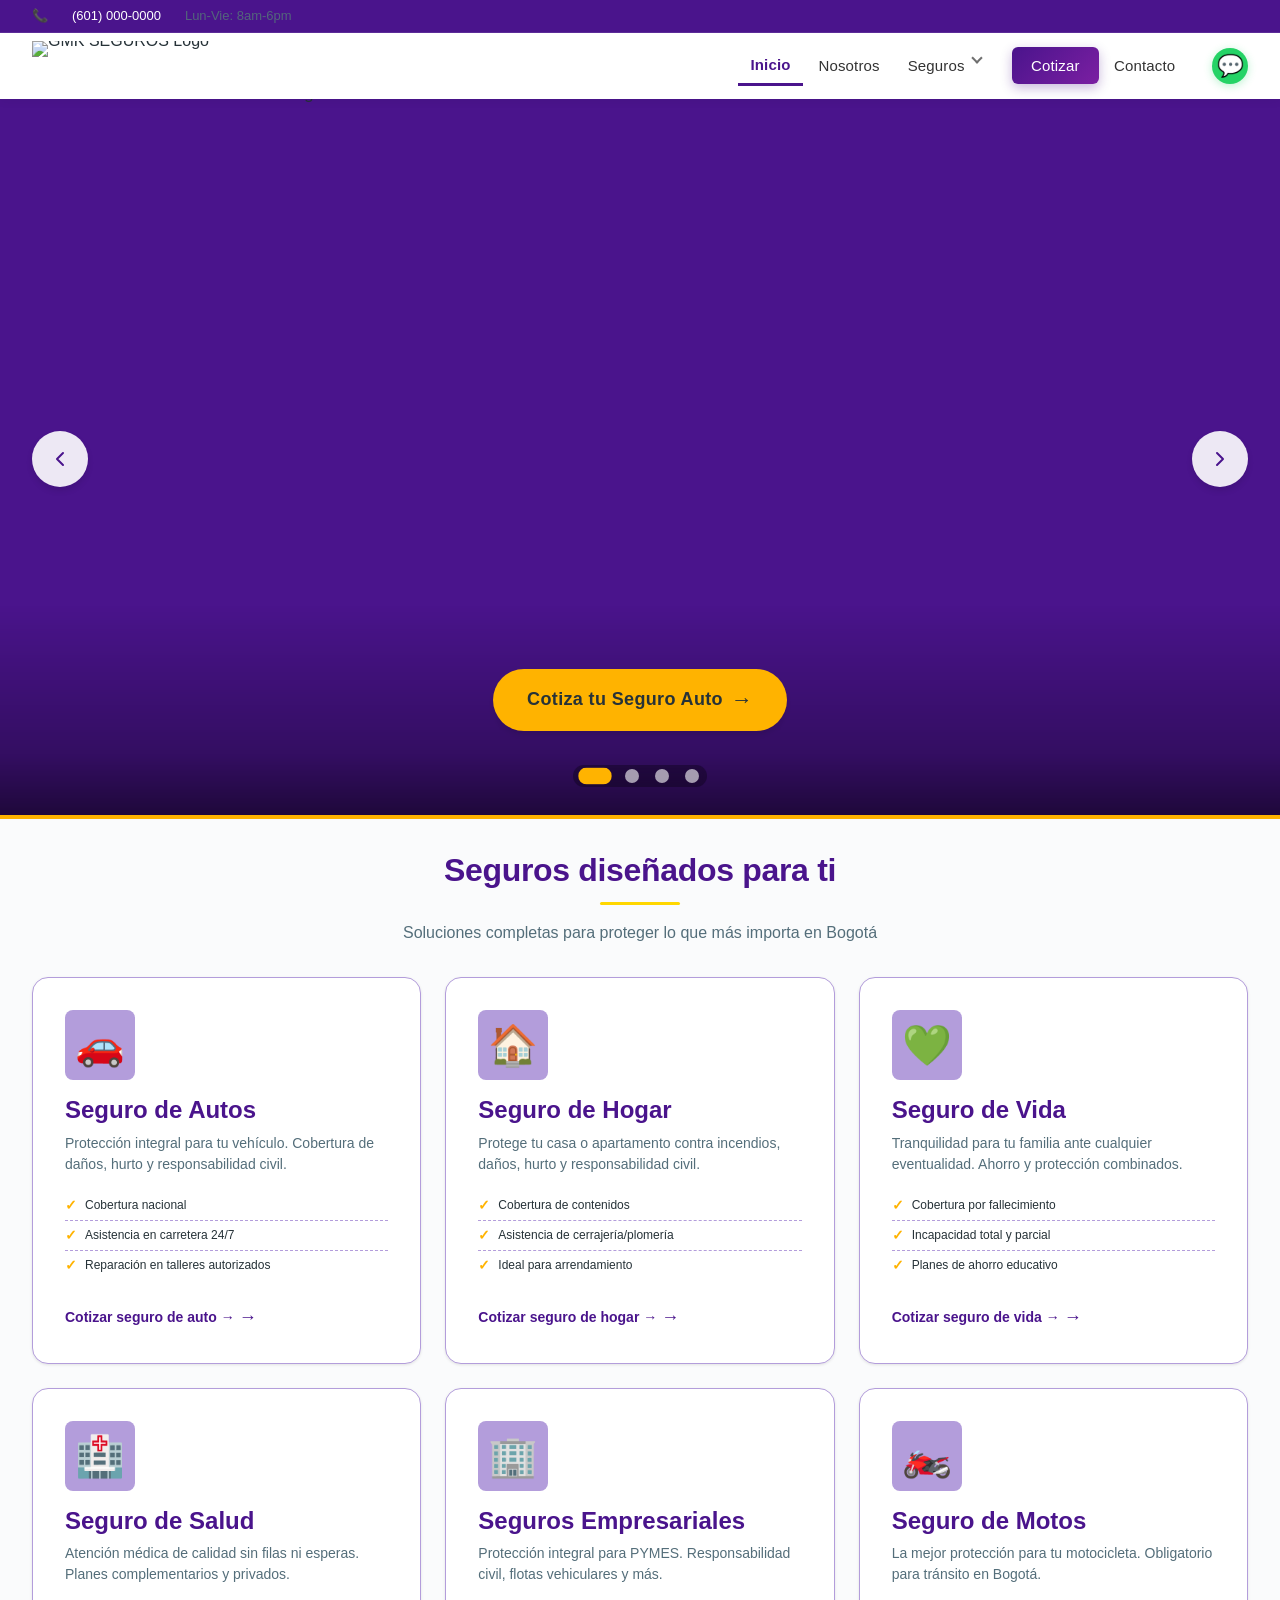
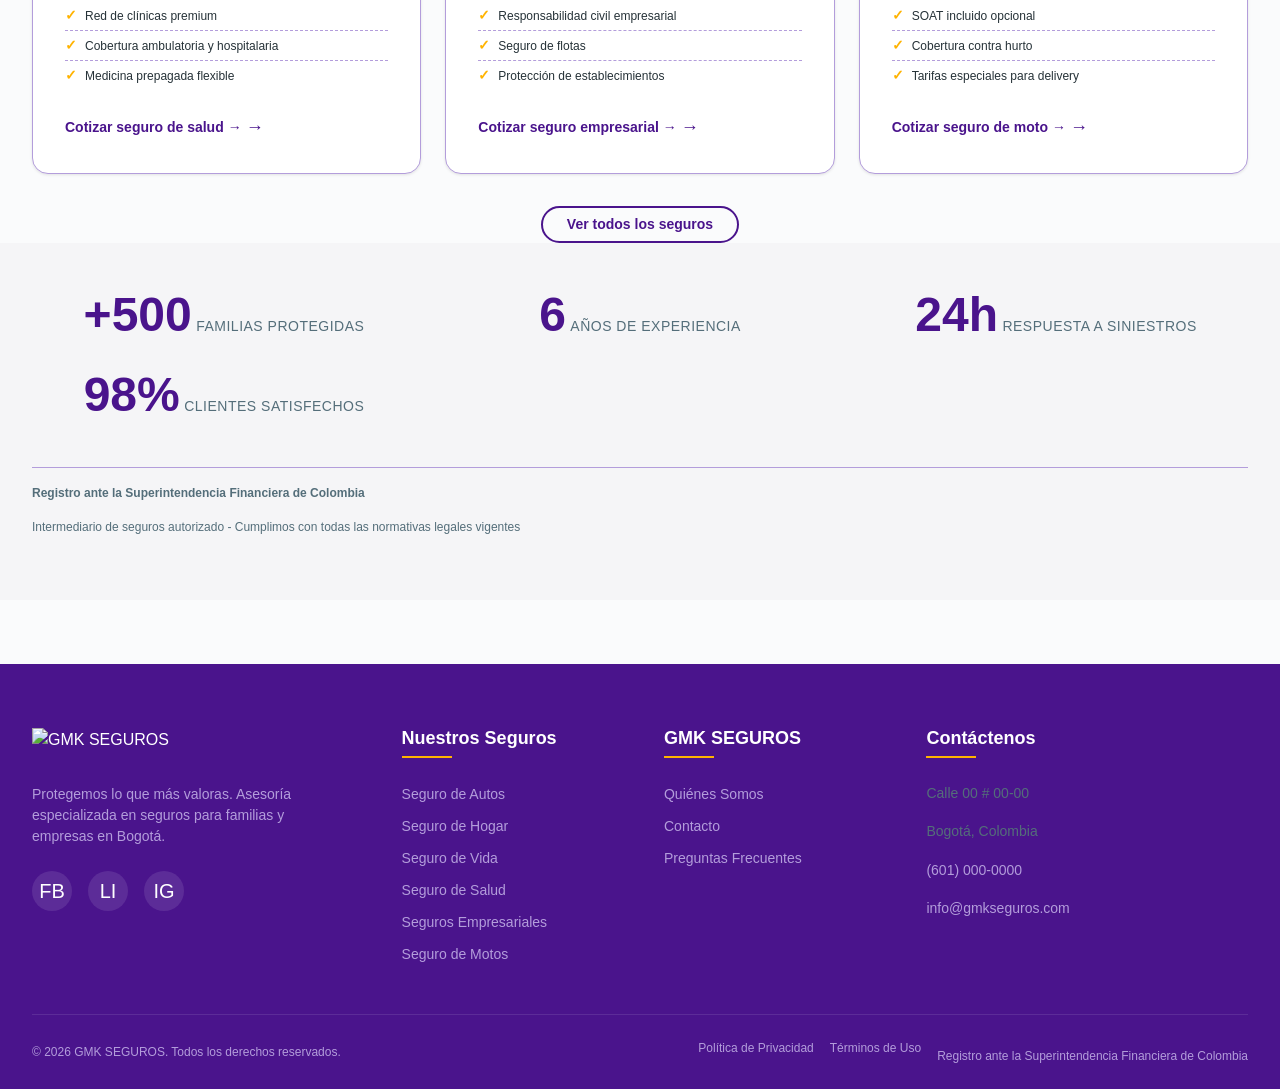
==== commit 635b09bb: "Inicio: Sección Confianza" ====
--- a/index.html
+++ b/index.html
@@ -319,6 +319,37 @@
                 </div>
             </div>
         </section>
+
+        <!-- SECCIÓN CONFIANZA: Logos y datos -->
+        <section class="confianza" aria-labelledby="confianza-title">
+            <div class="container">
+                <h2 id="confianza-title" class="visually-hidden">¿Por qué confiar en GMK SEGUROS?</h2>
+
+                <div class="confianza__stats">
+                    <div class="stat-item">
+                        <span class="stat-item__number">+500</span>
+                        <span class="stat-item__label">Familias protegidas</span>
+                    </div>
+                    <div class="stat-item">
+                        <span class="stat-item__number">6</span>
+                        <span class="stat-item__label">Años de experiencia</span>
+                    </div>
+                    <div class="stat-item">
+                        <span class="stat-item__number">24h</span>
+                        <span class="stat-item__label">Respuesta a siniestros</span>
+                    </div>
+                    <div class="stat-item">
+                        <span class="stat-item__number">98%</span>
+                        <span class="stat-item__label">Clientes satisfechos</span>
+                    </div>
+                </div>
+
+                <div class="confianza__registro">
+                    <p><strong>Registro ante la Superintendencia Financiera de Colombia</strong></p>
+                    <p>Intermediario de seguros autorizado - Cumplimos con todas las normativas legales vigentes</p>
+                </div>
+            </div>
+        </section>
     </main>
 
     <!-- FOOTER -->
--- a/css/index.css
+++ b/css/index.css
@@ -865,4 +865,126 @@
     .seguros-grid {
         gap: var(--spacing-2xl);
     }
+}
+
+/* =============================================
+   COMPONENTES DE CONFIANZA   
+   ============================================= */
+
+/* ---------------------------------------------
+   Sección de confianza (stats + aliadas)
+   --------------------------------------------- */
+.confianza {
+    background-color: var(--color-background-light);
+    padding: var(--spacing-2xl) 0;
+}
+
+/* ---------------------------------------------
+   Grid de estadísticas
+   --------------------------------------------- */
+.confianza__stats {
+    display: grid;
+    grid-template-columns: 1fr;
+    gap: var(--spacing-xl);
+    margin-bottom: var(--spacing-2xl);
+}
+
+/* ---------------------------------------------
+   Item de estadística
+   --------------------------------------------- */
+.stat-item {
+    text-align: center;
+}
+
+.stat-item__number {
+    font-family: var(--font-family-numbers);
+    font-size: var(--font-size-3xl);
+    font-weight: var(--font-weight-bold);
+    color: var(--color-primary);
+    line-height: 1;
+    margin-bottom: var(--spacing-xs);
+}
+
+.stat-item__label {
+    font-size: var(--font-size-sm);
+    color: var(--color-text-medium);
+    text-transform: uppercase;
+    letter-spacing: 0.5px;
+}
+
+/* ---------------------------------------------
+   Sección de empresas aliadas
+   --------------------------------------------- */
+.confianza__aliadas {
+    text-align: center;
+}
+
+.confianza__aliadas h3 {
+    font-size: var(--font-size-md);
+    color: var(--color-text-dark);
+    margin-bottom: var(--spacing-lg);
+    font-weight: var(--font-weight-medium);
+}
+
+/* ---------------------------------------------
+   Logos de aliadas
+   --------------------------------------------- */
+.confianza__logos {
+    display: grid;
+    grid-template-columns: repeat(2, 1fr);
+    gap: var(--spacing-lg);
+    align-items: center;
+    justify-items: center;
+    margin-bottom: var(--spacing-xl);
+}
+
+.confianza__logo-item {
+    max-width: 120px;
+    filter: grayscale(100%);
+    opacity: 0.7;
+    transition: all var(--transition-base);
+}
+
+.confianza__logo-item:hover {
+    filter: grayscale(0);
+    opacity: 1;
+}
+
+.confianza__logo-item img {
+    width: 100%;
+    height: auto;
+    display: block;
+}
+
+/* ---------------------------------------------
+   Registro y certificaciones
+   --------------------------------------------- */
+.confianza__registro {
+    font-size: var(--font-size-xs);
+    color: var(--color-text-light);
+    padding-top: var(--spacing-md);
+    border-top: 1px solid var(--color-primary-lighter);
+}
+
+/* ---------------------------------------------
+   Media queries
+   --------------------------------------------- */
+@media (min-width: 768px) {
+    .confianza__stats {
+        grid-template-columns: repeat(3, 1fr);
+    }
+    
+    .confianza__logos {
+        grid-template-columns: repeat(4, 1fr);
+    }
+    
+    .stat-item__number {
+        font-size: var(--font-size-4xl);
+    }
+}
+
+@media (min-width: 1024px) {
+    .confianza__logos {
+        grid-template-columns: repeat(6, 1fr);
+    }
 }
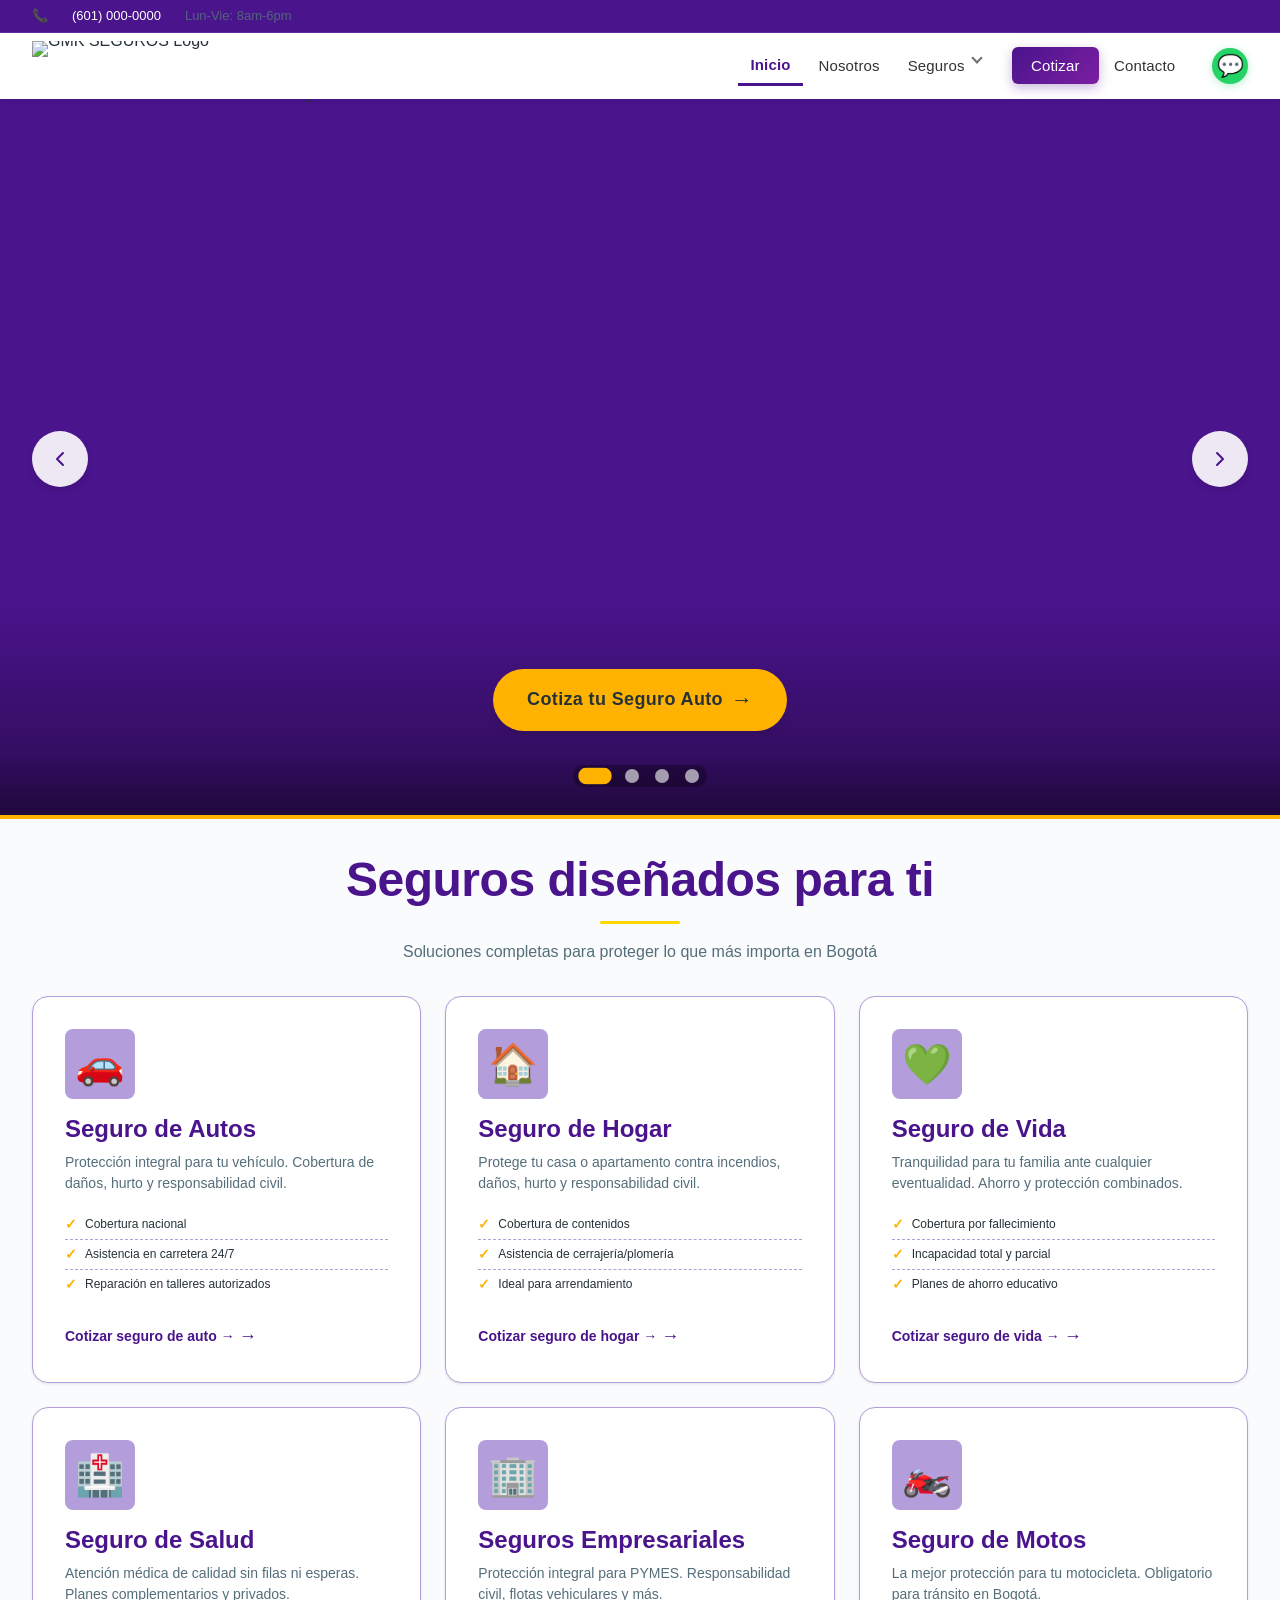
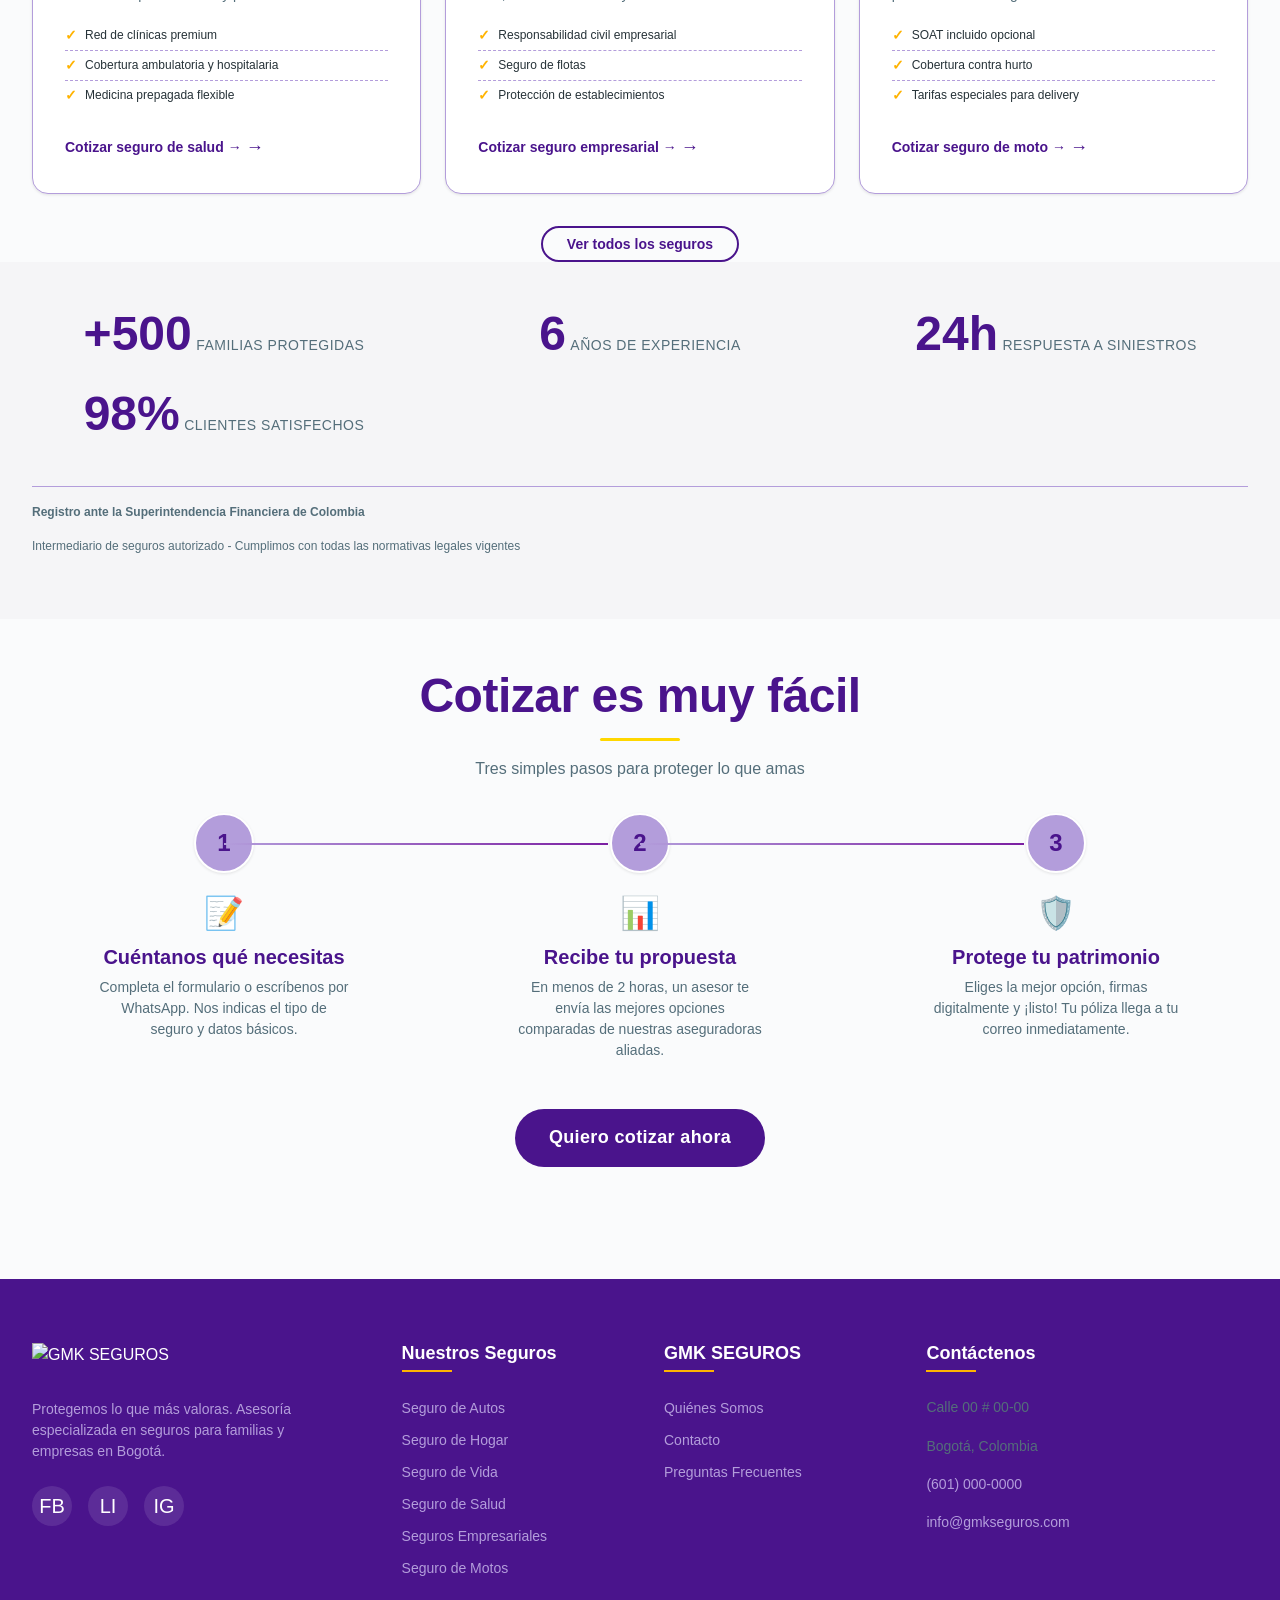
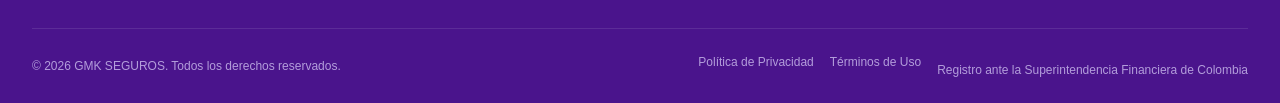
==== commit 127454b9: "Inicio: Sección Proceso" ====
--- a/index.html
+++ b/index.html
@@ -350,6 +350,46 @@
                 </div>
             </div>
         </section>
+
+        <!-- SECCIÓN PROCESO: Cómo funciona -->
+        <section class="proceso" aria-labelledby="proceso-title">
+            <div class="container">
+                <header class="section-header">
+                    <h2 id="proceso-title" class="section-title">Cotizar es muy fácil</h2>
+                    <p class="section-subtitle">Tres simples pasos para proteger lo que amas</p>
+                </header>
+
+                <div class="proceso__steps">
+                    <div class="step">
+                        <div class="step__number" aria-hidden="true">1</div>
+                        <div class="step__icon" aria-hidden="true">📝</div>
+                        <h3 class="step__title">Cuéntanos qué necesitas</h3>
+                        <p class="step__desc">Completa el formulario o escríbenos por WhatsApp. Nos indicas el tipo de
+                            seguro y datos básicos.</p>
+                    </div>
+
+                    <div class="step">
+                        <div class="step__number" aria-hidden="true">2</div>
+                        <div class="step__icon" aria-hidden="true">📊</div>
+                        <h3 class="step__title">Recibe tu propuesta</h3>
+                        <p class="step__desc">En menos de 2 horas, un asesor te envía las mejores opciones comparadas de
+                            nuestras aseguradoras aliadas.</p>
+                    </div>
+
+                    <div class="step">
+                        <div class="step__number" aria-hidden="true">3</div>
+                        <div class="step__icon" aria-hidden="true">🛡️</div>
+                        <h3 class="step__title">Protege tu patrimonio</h3>
+                        <p class="step__desc">Eliges la mejor opción, firmas digitalmente y ¡listo! Tu póliza llega a tu
+                            correo inmediatamente.</p>
+                    </div>
+                </div>
+
+                <div class="proceso__cta">
+                    <a href="cotizar.html" class="btn btn--primary btn--large">Quiero cotizar ahora</a>
+                </div>
+            </div>
+        </section>
     </main>
 
     <!-- FOOTER -->
--- a/css/index.css
+++ b/css/index.css
@@ -927,36 +927,6 @@
 }
 
 /* ---------------------------------------------
-   Logos de aliadas
-   --------------------------------------------- */
-.confianza__logos {
-    display: grid;
-    grid-template-columns: repeat(2, 1fr);
-    gap: var(--spacing-lg);
-    align-items: center;
-    justify-items: center;
-    margin-bottom: var(--spacing-xl);
-}
-
-.confianza__logo-item {
-    max-width: 120px;
-    filter: grayscale(100%);
-    opacity: 0.7;
-    transition: all var(--transition-base);
-}
-
-.confianza__logo-item:hover {
-    filter: grayscale(0);
-    opacity: 1;
-}
-
-.confianza__logo-item img {
-    width: 100%;
-    height: auto;
-    display: block;
-}
-
-/* ---------------------------------------------
    Registro y certificaciones
    --------------------------------------------- */
 .confianza__registro {
@@ -987,4 +957,213 @@
     .confianza__logos {
         grid-template-columns: repeat(6, 1fr);
     }
+}
+
+/* =============================================
+   FASE 3.3 - PASO 6: COMPONENTES DE PROCESO Y PASOS
+   ============================================= */
+
+/* ---------------------------------------------
+   Sección de proceso
+   --------------------------------------------- */
+.proceso {
+    padding: var(--spacing-2xl) 0;
+}
+
+/* ---------------------------------------------
+   Grid de pasos (mobile: vertical)
+   --------------------------------------------- */
+.proceso__steps {
+    display: grid;
+    grid-template-columns: 1fr;
+    gap: var(--spacing-xl);
+    margin-top: var(--spacing-xl);
+}
+
+/* ---------------------------------------------
+   Step individual
+   --------------------------------------------- */
+.step {
+    display: flex;
+    flex-direction: column;
+    align-items: center;
+    text-align: center;
+    position: relative;
+}
+
+/* ---------------------------------------------
+   Número de paso (círculo)
+   --------------------------------------------- */
+.step__number {
+    width: 60px;
+    height: 60px;
+    background-color: var(--color-primary-lighter);
+    border-radius: var(--border-radius-full);
+    display: flex;
+    align-items: center;
+    justify-content: center;
+    font-family: var(--font-family-numbers);
+    font-size: var(--font-size-xl);
+    font-weight: var(--font-weight-bold);
+    color: var(--color-primary);
+    margin-bottom: var(--spacing-md);
+    border: 2px solid var(--color-white);
+    box-shadow: var(--box-shadow-sm);
+    transition: all var(--transition-base);
+}
+
+.step:hover .step__number {
+    background-color: var(--color-primary);
+    color: var(--color-white);
+    transform: scale(1.1);
+}
+
+/* ---------------------------------------------
+   Ícono opcional del paso
+   --------------------------------------------- */
+.step__icon {
+    font-size: var(--font-size-2xl);
+    color: var(--color-accent);
+    margin-bottom: var(--spacing-sm);
+}
+
+/* ---------------------------------------------
+   Título del paso
+   --------------------------------------------- */
+.step__title {
+    font-size: var(--font-size-lg);
+    color: var(--color-primary);
+    margin-bottom: var(--spacing-sm);
+    font-weight: var(--font-weight-bold);
+}
+
+/* ---------------------------------------------
+   Descripción del paso
+   --------------------------------------------- */
+.step__desc {
+    font-size: var(--font-size-sm);
+    color: var(--color-text-medium);
+    line-height: 1.5;
+    max-width: 250px;
+}
+
+/* ---------------------------------------------
+   Conector entre pasos (solo desktop)
+   --------------------------------------------- */
+.step:not(:last-child)::after {
+    display: none;
+}
+
+/* ---------------------------------------------
+   Indicador de pasos (para formularios multi-paso)
+   --------------------------------------------- */
+.steps-indicator {
+    display: flex;
+    justify-content: space-between;
+    margin-bottom: var(--spacing-xl);
+    position: relative;
+}
+
+.steps-indicator::before {
+    content: '';
+    position: absolute;
+    top: 15px;
+    left: 0;
+    width: 100%;
+    height: 2px;
+    background-color: var(--color-primary-lighter);
+    z-index: 1;
+}
+
+/* ---------------------------------------------
+   Item del indicador
+   --------------------------------------------- */
+.steps-indicator__item {
+    position: relative;
+    z-index: 2;
+    text-align: center;
+    flex: 1;
+}
+
+.steps-indicator__number {
+    width: 32px;
+    height: 32px;
+    background-color: var(--color-white);
+    border: 2px solid var(--color-primary-lighter);
+    border-radius: var(--border-radius-full);
+    display: flex;
+    align-items: center;
+    justify-content: center;
+    margin: 0 auto var(--spacing-xs);
+    font-family: var(--font-family-numbers);
+    font-size: var(--font-size-sm);
+    font-weight: var(--font-weight-bold);
+    color: var(--color-text-medium);
+    transition: all var(--transition-base);
+}
+
+.steps-indicator__label {
+    font-size: var(--font-size-xs);
+    color: var(--color-text-medium);
+    display: none;
+}
+
+/* ---------------------------------------------
+   Item activo
+   --------------------------------------------- */
+.steps-indicator__item--active .steps-indicator__number {
+    background-color: var(--color-primary);
+    border-color: var(--color-primary);
+    color: var(--color-white);
+}
+
+.steps-indicator__item--active .steps-indicator__label {
+    color: var(--color-primary);
+    font-weight: var(--font-weight-medium);
+}
+
+.section-title {
+    font-family: var(--font-title, 'Manrope', sans-serif);
+    font-size: var(--fs-h2, 3rem);
+    font-weight: 700;
+    color: var(--primary-dark, #4A148C);
+    line-height: 1.2;
+    margin-bottom: var(--spacing-sm, 1rem);
+    position: relative;
+    display: inline-block;
+}
+
+.proceso__cta {
+    text-align: center;
+    margin-top: var(--spacing-xl);
+}
+
+/* ---------------------------------------------
+   Media queries
+   --------------------------------------------- */
+@media (min-width: 768px) {
+    .proceso__steps {
+        grid-template-columns: repeat(3, 1fr);
+    }
+    
+    .step:not(:last-child)::after {
+        display: block;
+        content: '';
+        position: absolute;
+        top: 30px;
+        right: -50%;
+        width: 100%;
+        height: 2px;
+        background: linear-gradient(to right, var(--color-primary-lighter), var(--color-primary-light));
+        z-index: 1;
+    }
+    
+    .steps-indicator__label {
+        display: block;
+    }
+    
+    .steps-indicator__number {
+        width: 40px;
+        height: 40px;
+    }
 }
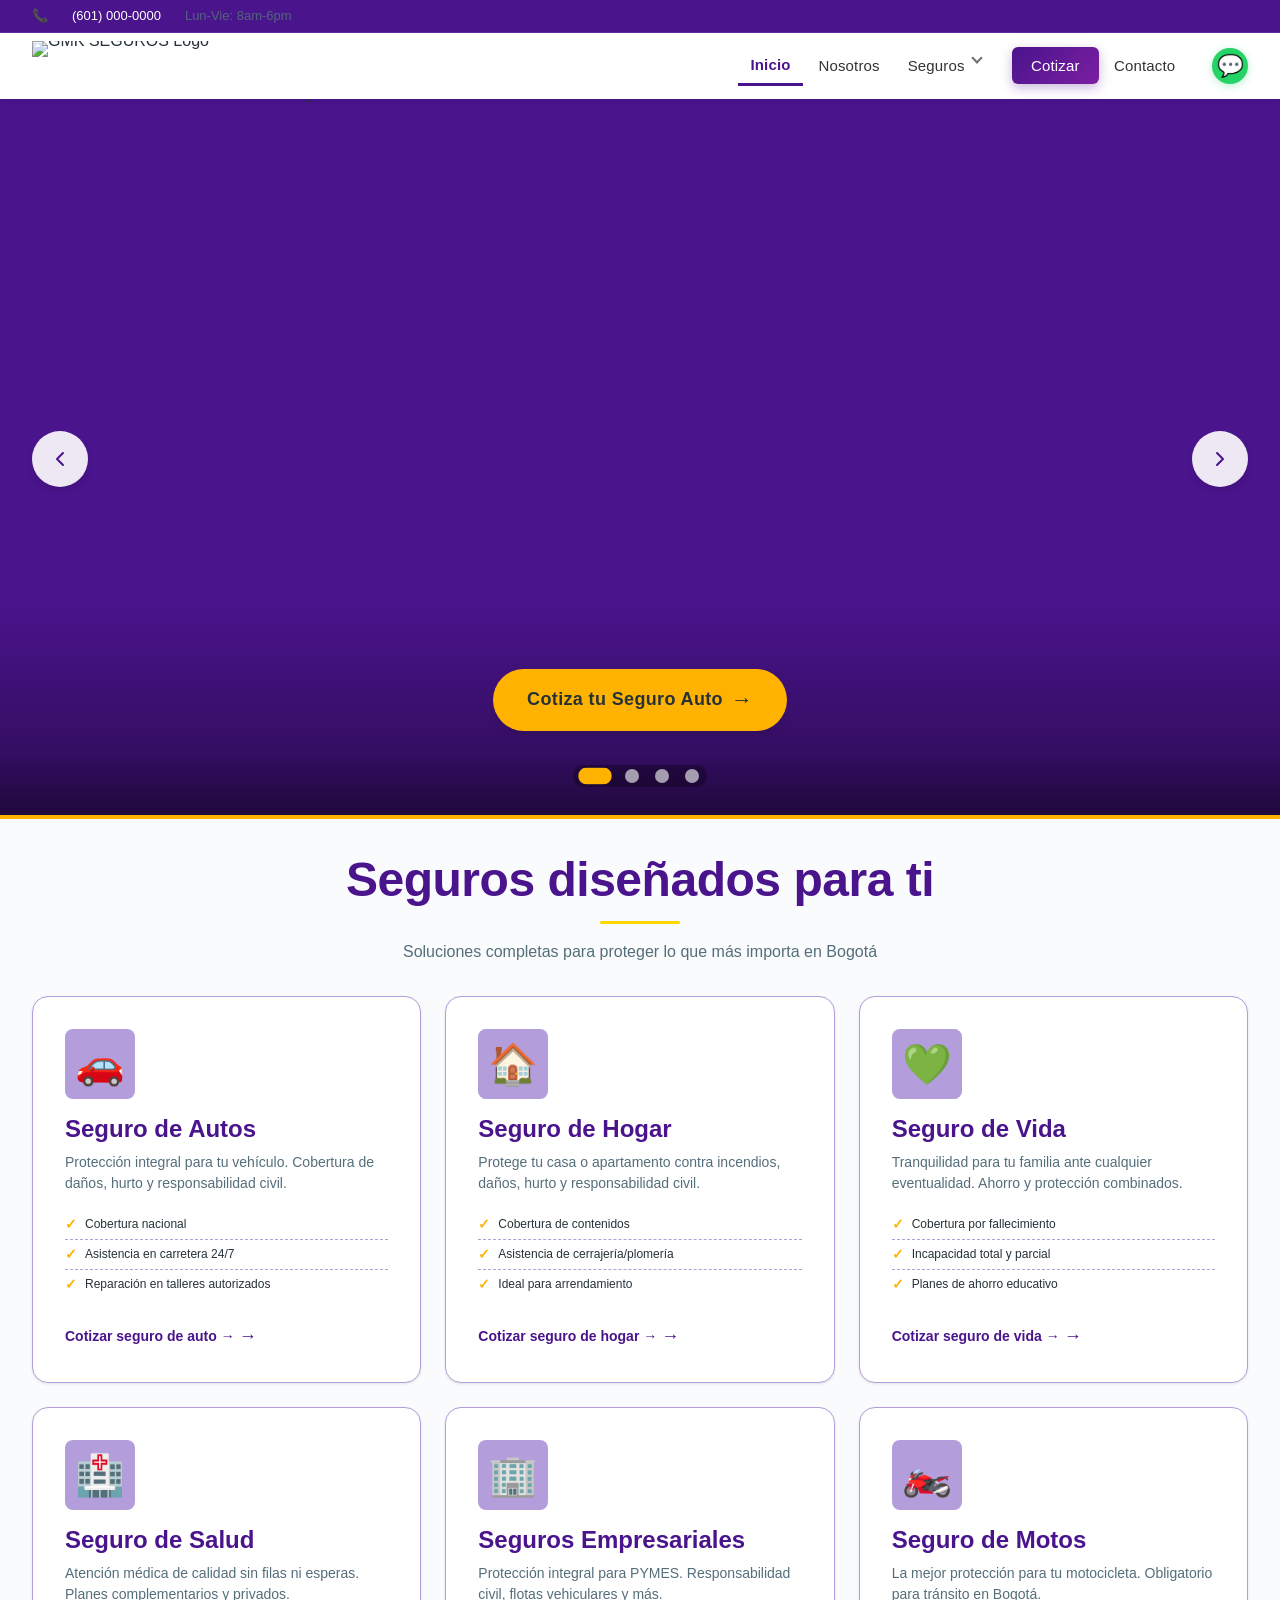
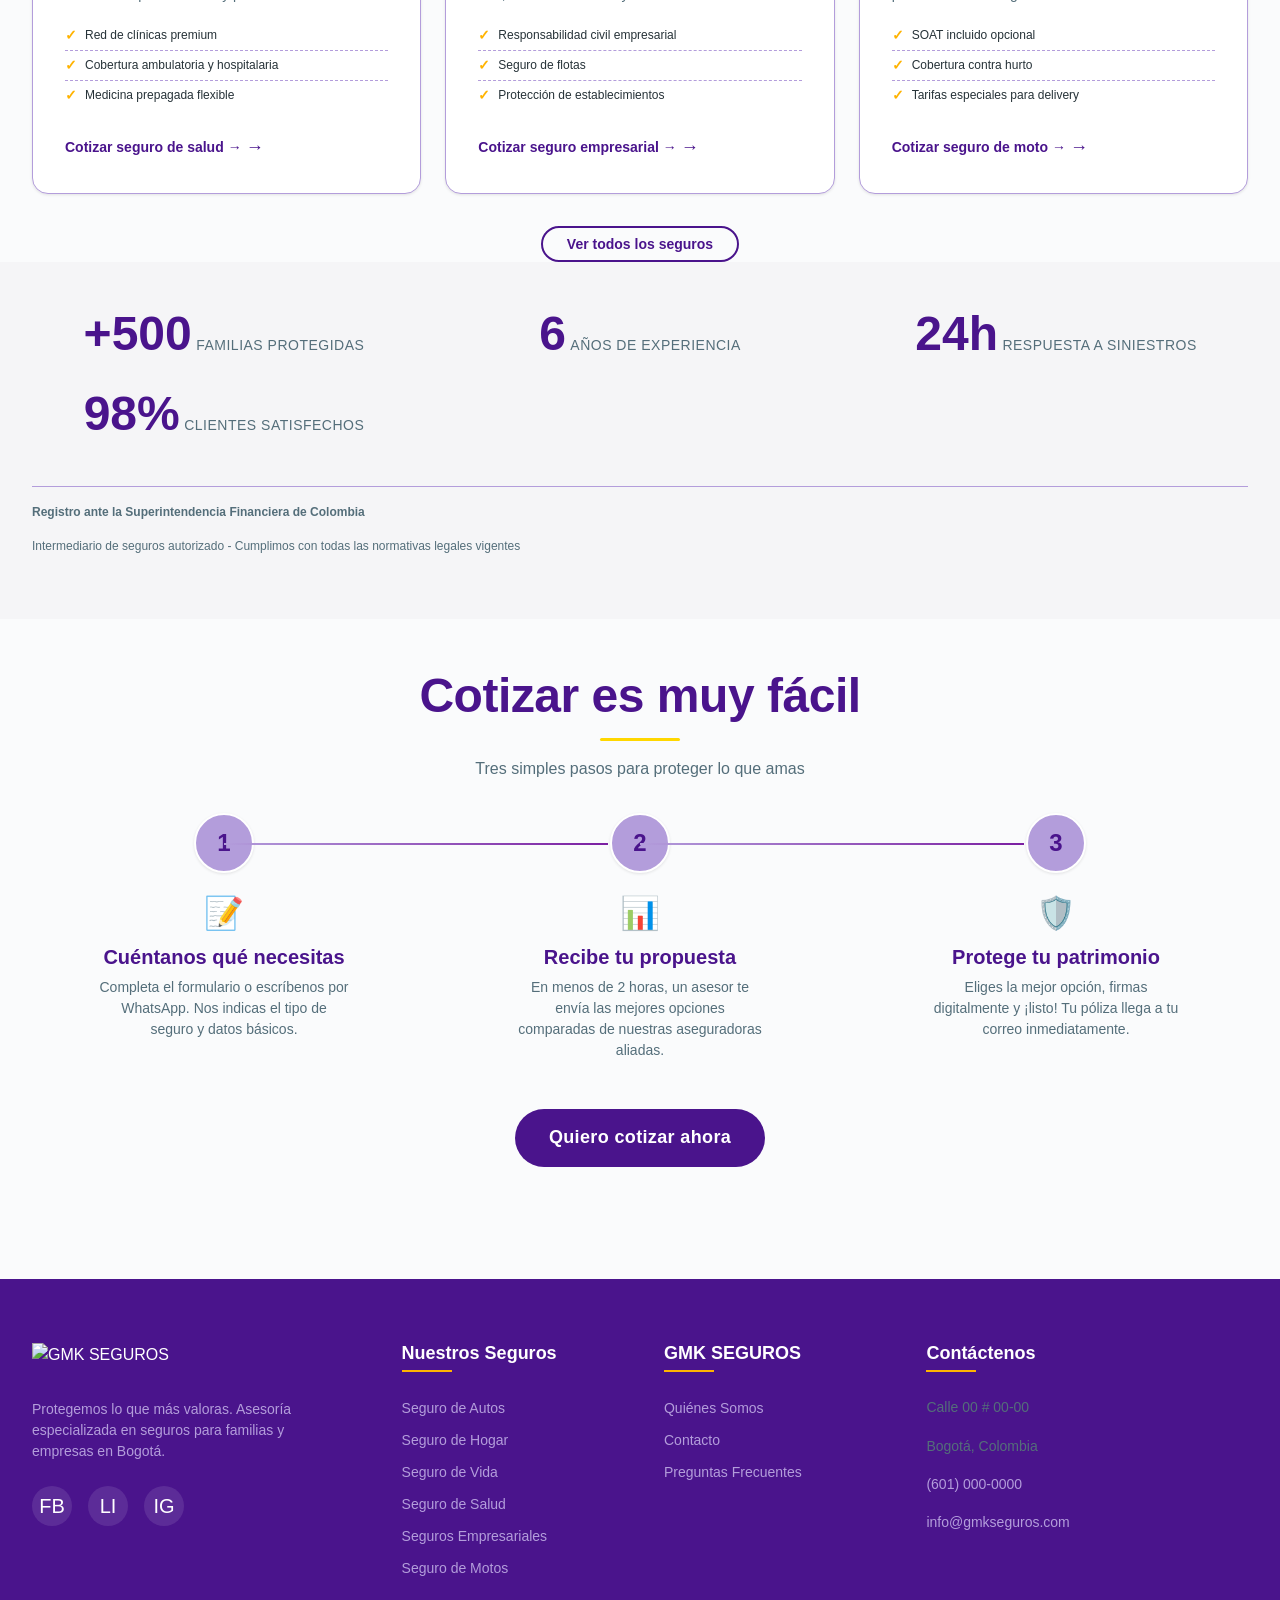
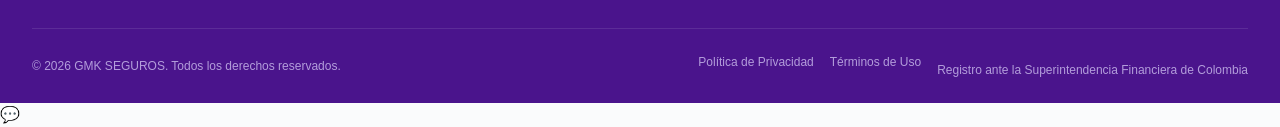
==== commit b1031c8b: "Nosotros: Sección Historia" ====
--- a/index.html
+++ b/index.html
@@ -450,6 +450,11 @@
         </div>
     </footer>
 
+    <a href="https://wa.me/5710000000" class="whatsapp-float" aria-label="Cotizar por WhatsApp" target="_blank"
+        rel="noopener noreferrer">
+        <span aria-hidden="true">💬</span>
+    </a>
+
     <!-- Justo antes de cerrar el body -->
     <script src="js/carrusel.js"></script>
 </body>
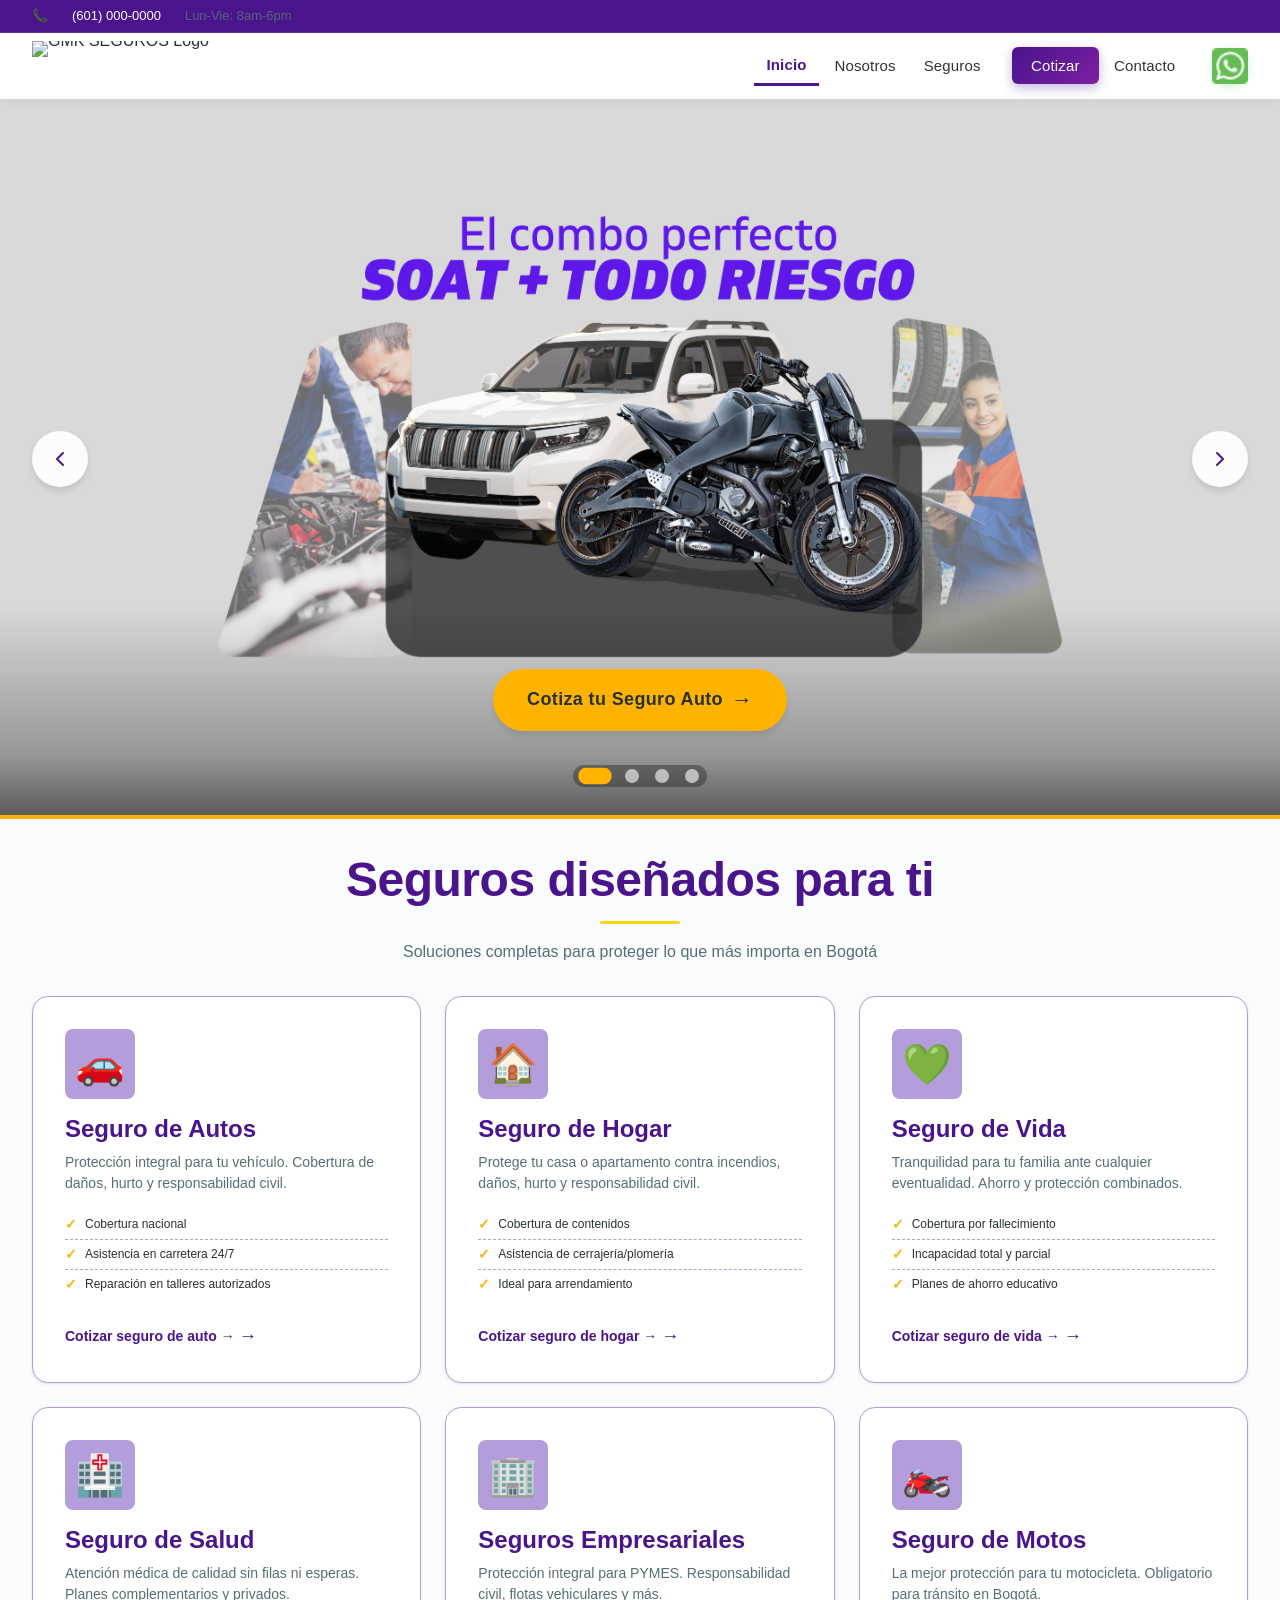
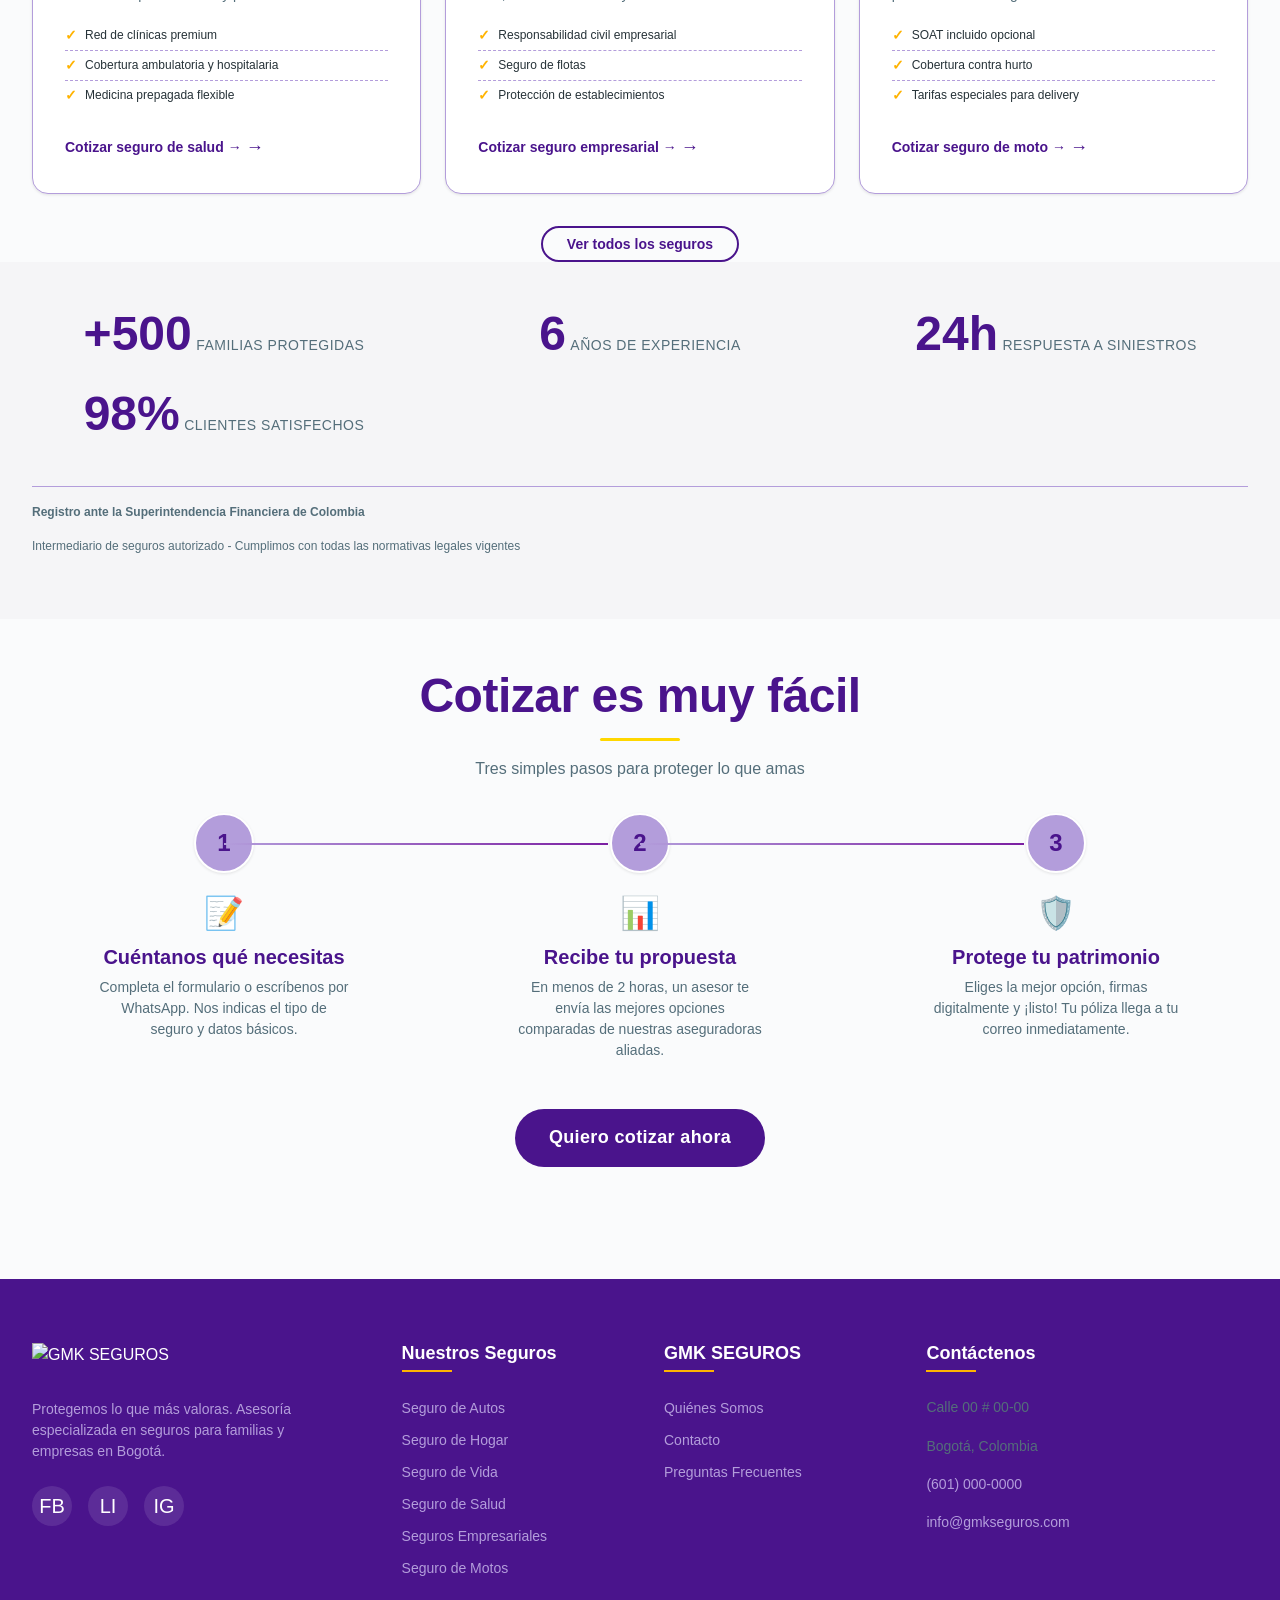
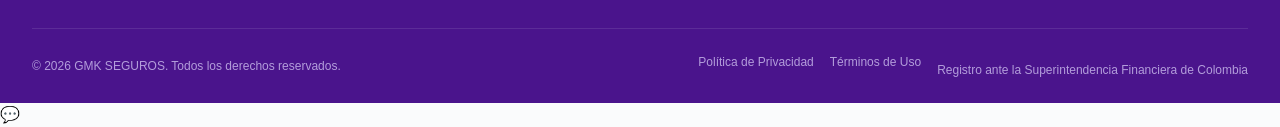
==== commit 60e6a6b1: "Actualización general: Icono de Whatsapp, imagen de Karen y carrusel de fotos" ====
--- a/index.html
+++ b/index.html
@@ -30,21 +30,22 @@
 </head>
 
 <body>
-    <!-- HEADER -->
+    <!-- HEADER (activo en "Contacto") -->
     <header class="header" role="banner">
         <div class="header__top">
             <div class="container">
                 <p class="header__contact">
                     <span aria-hidden="true">📞</span>
-                    <a href="tel:+573142772874" class="header__phone">(601) 000-0000</a>
+                    <a href="tel:+5710000000" class="header__phone">(601) 000-0000</a>
                     <span class="header__schedule">Lun-Vie: 8am-6pm</span>
                 </p>
             </div>
         </div>
+
         <div class="header__main">
             <div class="container header__container">
-                <a href="index.html" class="logo" aria-label="GMK SEGUROS - Inicio">
-                    <img src="images/logo.svg" alt="GMK SEGUROS Logo" class="logo__img" width="180" height="50">
+                <a href="inicio.html" class="logo" aria-label="GMK SEGUROS - Inicio">
+                    <img src="assets/logo-gmk.svg" alt="GMK SEGUROS Logo" class="logo__img" width="180" height="50">
                 </a>
 
                 <nav class="nav" role="navigation" aria-label="Navegación principal">
@@ -55,41 +56,27 @@
 
                     <ul class="nav__menu" id="nav-menu" role="menubar">
                         <li class="nav__item" role="none">
-                            <a href="index.html" class="nav__link nav__link--active" role="menuitem"
-                                aria-current="page">Inicio</a>
+                            <a href="index.html" class="nav__link nav__link--active" role="menuitem">Inicio</a>
                         </li>
                         <li class="nav__item" role="none">
                             <a href="nosotros.html" class="nav__link" role="menuitem">Nosotros</a>
                         </li>
-                        <li class="nav__item nav__item--dropdown" role="none">
+                        <li class="nav__item" role="none">
                             <a href="seguros.html" class="nav__link" role="menuitem" aria-haspopup="true">Seguros</a>
-                            <ul class="nav__submenu" role="menu" aria-label="Tipos de seguros">
-                                <li role="none"><a href="seguros-auto.html" class="nav__sublink"
-                                        role="menuitem">Autos</a></li>
-                                <li role="none"><a href="seguros-hogar.html" class="nav__sublink"
-                                        role="menuitem">Hogar</a></li>
-                                <li role="none"><a href="seguros-vida.html" class="nav__sublink"
-                                        role="menuitem">Vida</a></li>
-                                <li role="none"><a href="seguros-salud.html" class="nav__sublink"
-                                        role="menuitem">Salud</a></li>
-                                <li role="none"><a href="seguros-empresas.html" class="nav__sublink"
-                                        role="menuitem">Empresas</a></li>
-                                <li role="none"><a href="seguros-moto.html" class="nav__sublink"
-                                        role="menuitem">Motos</a></li>
-                            </ul>
                         </li>
                         <li class="nav__item" role="none">
                             <a href="cotizar.html" class="nav__link nav__link--cta" role="menuitem">Cotizar</a>
                         </li>
                         <li class="nav__item" role="none">
-                            <a href="contacto.html" class="nav__link" role="menuitem">Contacto</a>
+                            <a href="contacto.html" class="nav__link" role="menuitem"
+                                aria-current="page">Contacto</a>
                         </li>
                     </ul>
                 </nav>
 
                 <a href="https://wa.me/573142772874" class="header__whatsapp" aria-label="WhatsApp" target="_blank"
                     rel="noopener noreferrer">
-                    <span aria-hidden="true">💬</span>
+                    <img src="images/whatsapp.png" alt="WhatsApp Logo" width="50" height="50">
                 </a>
             </div>
         </div>
@@ -97,15 +84,15 @@
 
     <!-- MAIN: Contenido específico de INICIO -->
     <main id="main-content" class="main" role="main">
+        <!-- SECCIÓN Carrusel Fotos: Grid de 6 tipos -->
         <section class="hero-carousel" aria-label="Promociones destacadas">
             <div class="hero-carousel__container">
                 <!-- Slides del carrusel -->
                 <div class="hero-carousel__slides">
-
                     <!-- Slide 1 -->
                     <article class="hero-carousel__slide is-active">
                         <div class="hero-carousel__image-wrapper">
-                            <img src="images/seguro1.png" alt="Auto flamante en carretera - Promoción Seguro Auto"
+                            <img src="images/seguro-autos.webp" alt="Auto flamante en carretera - Promoción Seguro Auto"
                                 class="hero-carousel__image" loading="eager">
                         </div>
                         <div class="hero-carousel__content">
@@ -122,7 +109,7 @@
                     <!-- Slide 2 -->
                     <article class="hero-carousel__slide">
                         <div class="hero-carousel__image-wrapper">
-                            <img src="images/SEGURO DE HOGAR DRIVE.png"
+                            <img src="images/seguro-hogar.webp"
                                 alt="Familia feliz en casa - Promoción Seguro Hogar" class="hero-carousel__image"
                                 loading="lazy">
                         </div>
@@ -140,7 +127,7 @@
                     <!-- Slide 3 -->
                     <article class="hero-carousel__slide">
                         <div class="hero-carousel__image-wrapper">
-                            <img src="assets/images/promos/salud-familiar.webp"
+                            <img src="/images/seguro-salud.webp"
                                 alt="Consultorio médico moderno - Promoción Seguro Salud" class="hero-carousel__image"
                                 loading="lazy">
                         </div>
@@ -158,7 +145,7 @@
                     <!-- Slide 4 -->
                     <article class="hero-carousel__slide">
                         <div class="hero-carousel__image-wrapper">
-                            <img src="assets/images/promos/vida-tranquila.webp"
+                            <img src="/images/seguro-vida.webp"
                                 alt="Persona mayor disfrutando - Promoción Seguro Vida" class="hero-carousel__image"
                                 loading="lazy">
                         </div>
@@ -172,7 +159,6 @@
                             </div>
                         </div>
                     </article>
-
                 </div>
 
                 <!-- Controles del carrusel -->
--- a/css/header.css
+++ b/css/header.css
@@ -536,7 +536,6 @@
         background-color: transparent;
     }
 }
-
 /* ============================================================================
    PASO 9: DROPDOWN MOBILE - SUBMENÚ DE SEGUROS
    ============================================================================ */
@@ -651,7 +650,6 @@
         right: 0.5rem;
     }
 }
-
 /* ============================================================================
    PASO 10: CTA COTIZAR DESTACADO EN MOBILE
    ============================================================================ */
@@ -860,7 +858,7 @@
 }
 
 /* ============================================================================
-   PASO 12: DROPDOWN DESKTOP - ESTRUCTURA Y POSICIONAMIENTO
+   PASO 12.1: DROPDOWN DESKTOP - ESTRUCTURA Y POSICIONAMIENTO BASE
    ============================================================================ */
 
 /**
@@ -887,13 +885,14 @@
     
     /**
      * Flecha indicadora para dropdown (solo desktop)
+     * Ajustada para mejor alineación visual
      */
     .nav__item--dropdown > .nav__link::after {
         content: '';
         position: absolute;
         right: 0.75rem;
         top: 50%;
-        transform: translateY(-50%) rotate(45deg);
+        transform: translateY(-70%) rotate(45deg);
         width: 0.5rem;
         height: 0.5rem;
         border-right: 2px solid currentColor;
@@ -904,13 +903,18 @@
     
     /**
      * La flecha rota cuando el dropdown está abierto (hover o focus)
-     * Nota: Requiere manejo con JS o CSS :hover en el item
      */
     .nav__item--dropdown:hover > .nav__link::after,
     .nav__item--dropdown:focus-within > .nav__link::after {
-        transform: translateY(-50%) rotate(-135deg);
-    }
-    
+        transform: translateY(-30%) rotate(-135deg);
+    }
+}
+
+/* ============================================================================
+   PASO 12.2: DROPDOWN DESKTOP - SUBMENÚ Y MICRO-INTERACCIONES
+   ============================================================================ */
+
+@media (min-width: 1024px) {
     /**
      * Submenú en desktop
      * Inicialmente oculto, aparece en hover/focus
@@ -951,7 +955,7 @@
     }
     
     /**
-     * Flecha decorativa del submenú (opcional)
+     * Flecha decorativa del submenú (triángulo que apunta hacia arriba)
      */
     .nav__submenu::before {
         content: '';
@@ -998,13 +1002,29 @@
     .nav__sublink:last-child {
         border-bottom: none;
     }
+    
+    /**
+     * Retardo en transición para evitar cierres abruptos
+     */
+    .nav__item--dropdown {
+        transition: 0.25s;
+    }
+    
+    .nav__item--dropdown .nav__submenu {
+        transition: opacity 0.2s ease, visibility 0.2s ease, transform 0.2s ease;
+        transition-delay: 0.1s;
+    }
+    
+    .nav__item--dropdown:hover .nav__submenu,
+    .nav__item--dropdown:focus-within .nav__submenu {
+        transition-delay: 0s;
+    }
 }
 
 /**
  * Soporte para dispositivos táctiles en desktop
  * En tablets grandes que usen el breakpoint pero sean táctiles,
  * el dropdown se abre con click (requiere JS)
- * Este estilo asegura que el submenú sea utilizable
  */
 @media (min-width: 1024px) and (hover: none) and (pointer: coarse) {
     .nav__submenu {
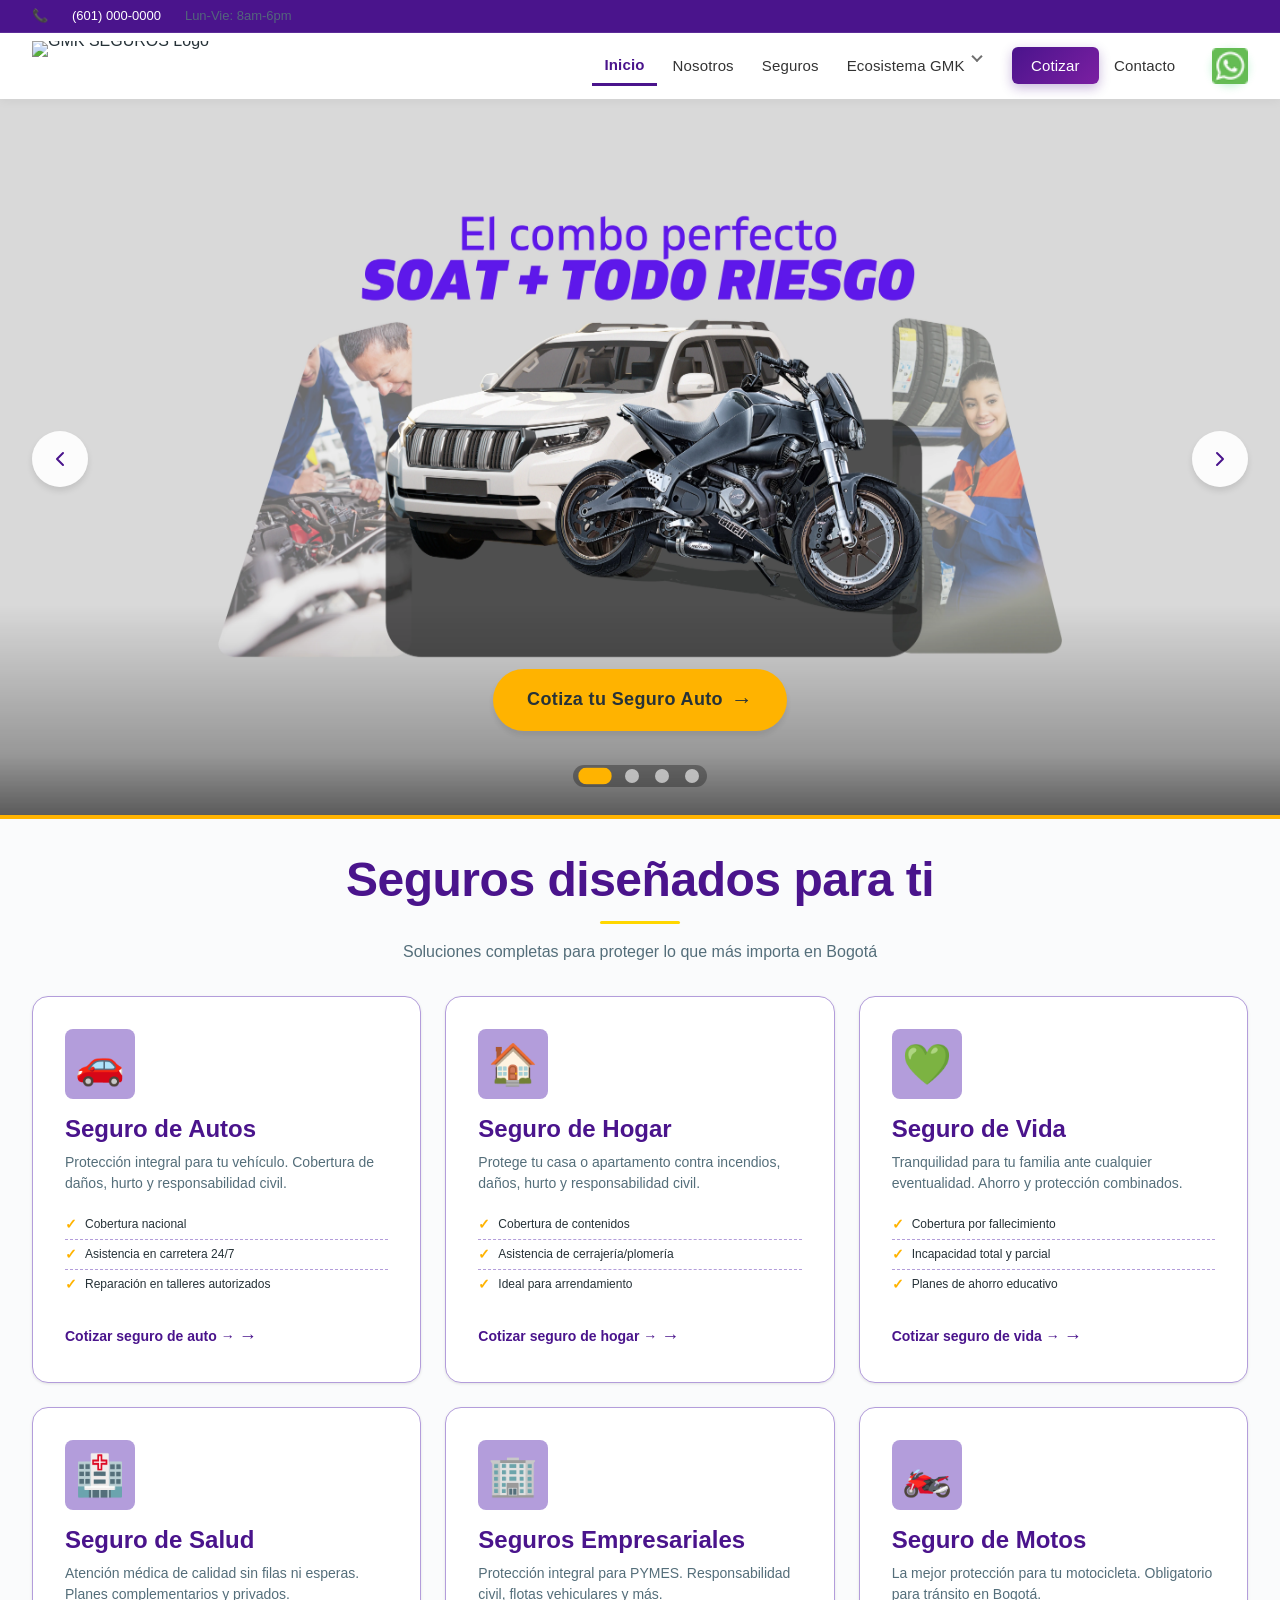
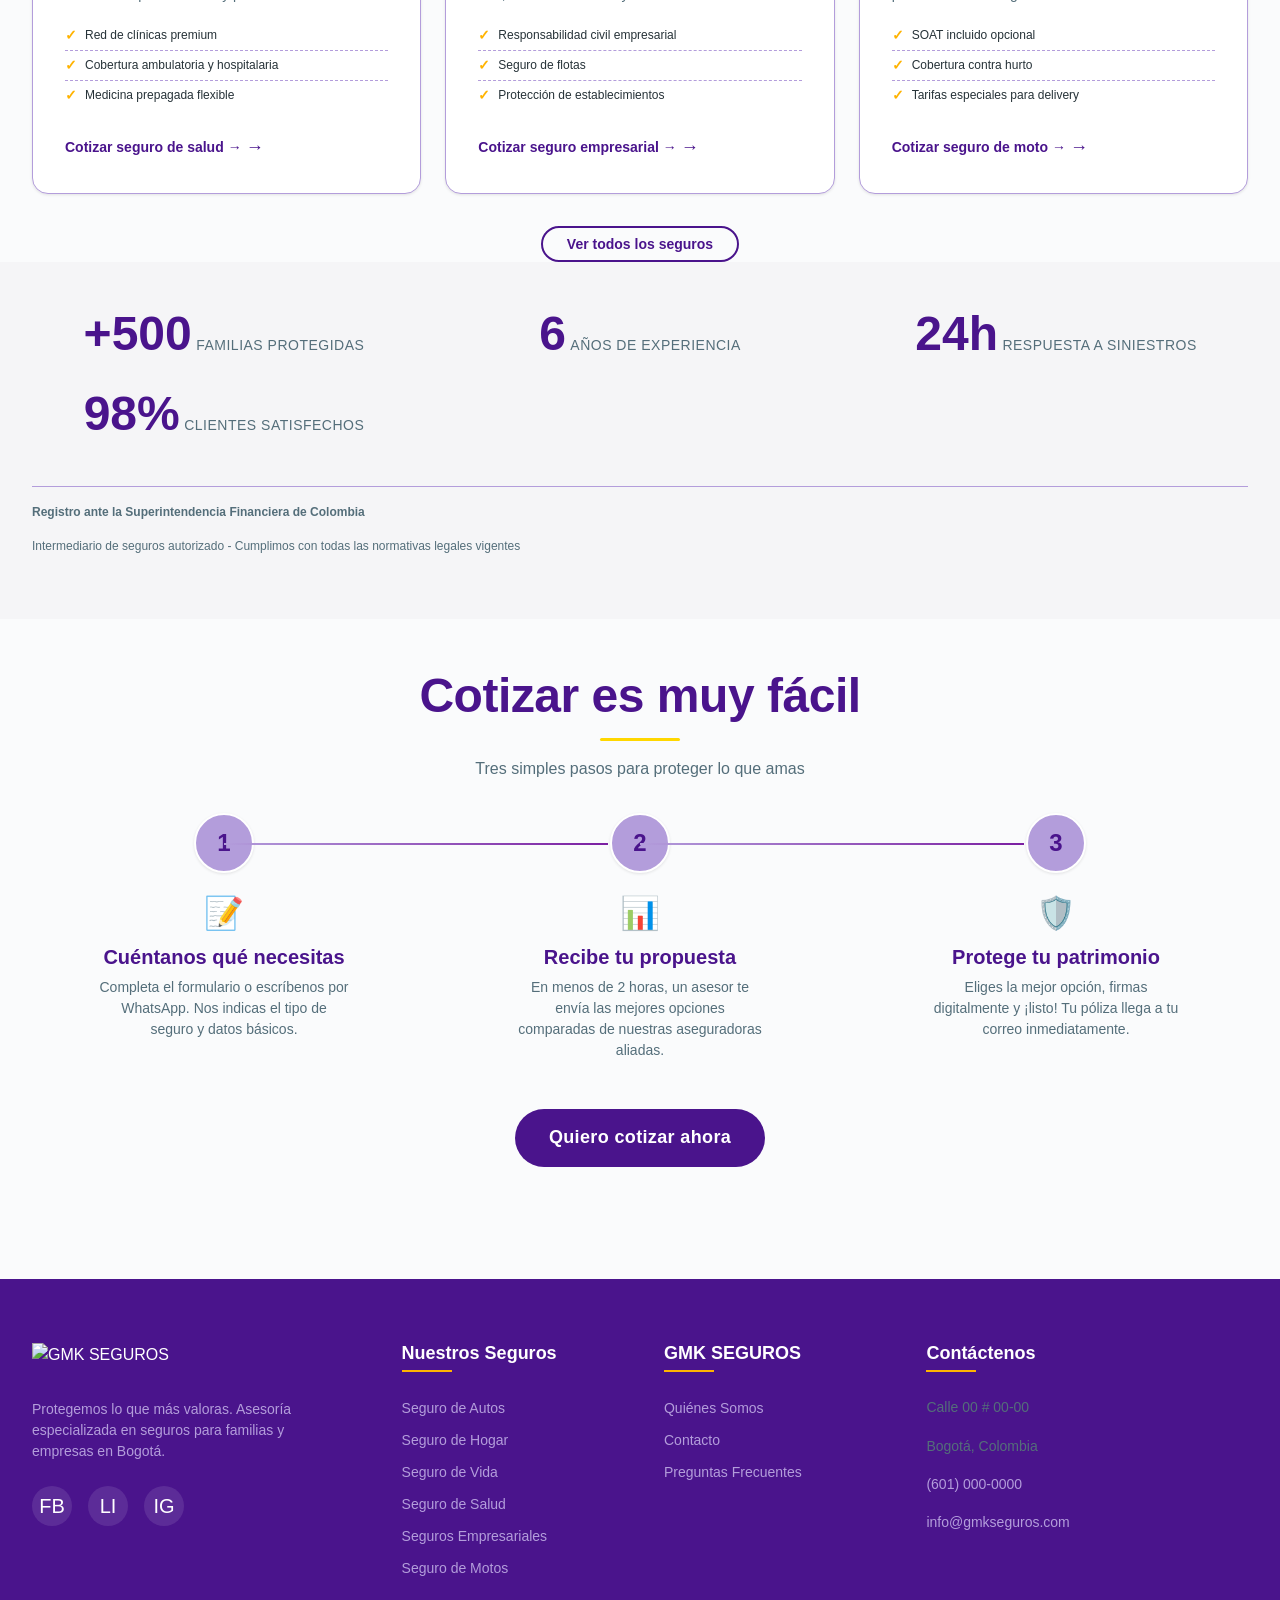
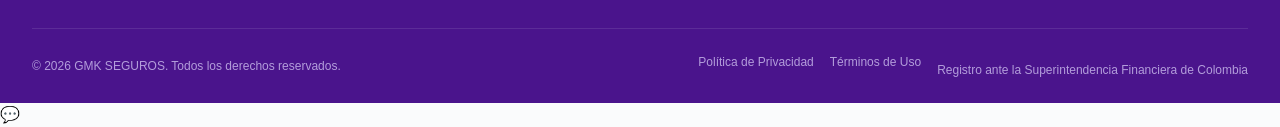
==== commit 0ef0d1ef: "Seguros: Sección Hero mejorada, se añadió una imagen de Roki la mascota de GMK." ====
--- a/index.html
+++ b/index.html
@@ -30,57 +30,71 @@
 </head>
 
 <body>
-    <!-- HEADER (activo en "Contacto") -->
-    <header class="header" role="banner">
-        <div class="header__top">
-            <div class="container">
-                <p class="header__contact">
-                    <span aria-hidden="true">📞</span>
-                    <a href="tel:+5710000000" class="header__phone">(601) 000-0000</a>
-                    <span class="header__schedule">Lun-Vie: 8am-6pm</span>
-                </p>
-            </div>
+<!-- HEADER (activo en "Index") -->
+<header class="header" role="banner">
+    <div class="header__top">
+        <div class="container">
+            <p class="header__contact">
+                <span aria-hidden="true">📞</span>
+                <a href="tel:+5710000000" class="header__phone">(601) 000-0000</a>
+                <span class="header__schedule">Lun-Vie: 8am-6pm</span>
+            </p>
         </div>
-
-        <div class="header__main">
-            <div class="container header__container">
-                <a href="inicio.html" class="logo" aria-label="GMK SEGUROS - Inicio">
-                    <img src="assets/logo-gmk.svg" alt="GMK SEGUROS Logo" class="logo__img" width="180" height="50">
-                </a>
-
-                <nav class="nav" role="navigation" aria-label="Navegación principal">
-                    <button class="nav__toggle" aria-label="Abrir menú" aria-expanded="false" aria-controls="nav-menu"
-                        type="button">
-                        <span class="nav__hamburger" aria-hidden="true"></span>
-                    </button>
-
-                    <ul class="nav__menu" id="nav-menu" role="menubar">
-                        <li class="nav__item" role="none">
-                            <a href="index.html" class="nav__link nav__link--active" role="menuitem">Inicio</a>
-                        </li>
-                        <li class="nav__item" role="none">
-                            <a href="nosotros.html" class="nav__link" role="menuitem">Nosotros</a>
-                        </li>
-                        <li class="nav__item" role="none">
-                            <a href="seguros.html" class="nav__link" role="menuitem" aria-haspopup="true">Seguros</a>
-                        </li>
-                        <li class="nav__item" role="none">
-                            <a href="cotizar.html" class="nav__link nav__link--cta" role="menuitem">Cotizar</a>
-                        </li>
-                        <li class="nav__item" role="none">
-                            <a href="contacto.html" class="nav__link" role="menuitem"
-                                aria-current="page">Contacto</a>
-                        </li>
-                    </ul>
-                </nav>
-
-                <a href="https://wa.me/573142772874" class="header__whatsapp" aria-label="WhatsApp" target="_blank"
-                    rel="noopener noreferrer">
-                    <img src="images/whatsapp.png" alt="WhatsApp Logo" width="50" height="50">
-                </a>
-            </div>
+    </div>
+
+    <div class="header__main">
+        <div class="container header__container">
+            <a href="inicio.html" class="logo" aria-label="GMK SEGUROS - Inicio">
+                <img src="assets/logo-gmk.svg" alt="GMK SEGUROS Logo" class="logo__img" width="180" height="50">
+            </a>
+
+            <nav class="nav" role="navigation" aria-label="Navegación principal">
+                <button class="nav__toggle" aria-label="Abrir menú" aria-expanded="false" aria-controls="nav-menu"
+                    type="button">
+                    <span class="nav__hamburger" aria-hidden="true"></span>
+                </button>
+
+                <ul class="nav__menu" id="nav-menu" role="menubar">
+                    <li class="nav__item" role="none">
+                        <a href="index.html" class="nav__link nav__link--active" role="menuitem">Inicio</a>
+                    </li>
+                    <li class="nav__item" role="none">
+                        <a href="nosotros.html" class="nav__link" role="menuitem">Nosotros</a>
+                    </li>
+                    <li class="nav__item" role="none">
+                        <a href="seguros.html" class="nav__link" role="menuitem">Seguros</a>
+                    </li>
+                    <li class="nav__item nav__item--dropdown" role="none">
+                        <a href="#" class="nav__link" role="menuitem" aria-haspopup="true" aria-expanded="false">Ecosistema GMK</a>
+                        <ul class="nav__submenu" role="menu">
+                            <li role="none">
+                                <a href="gmk-bambini.html" class="nav__sublink" role="menuitem">GMK Bambini</a>
+                            </li>
+                            <li role="none">
+                                <a href="gmk-markt.html" class="nav__sublink" role="menuitem">GMK Markt</a>
+                            </li>
+                            <li role="none">
+                                <a href="gmk-pro.html" class="nav__sublink" role="menuitem">GMK Pro</a>
+                            </li>
+                        </ul>
+                    </li>
+                    <li class="nav__item" role="none">
+                        <a href="cotizar.html" class="nav__link nav__link--cta" role="menuitem">Cotizar</a>
+                    </li>
+                    <li class="nav__item" role="none">
+                        <a href="contacto.html" class="nav__link" role="menuitem"
+                            aria-current="page">Contacto</a>
+                    </li>
+                </ul>
+            </nav>
+
+            <a href="https://wa.me/573142772874 " class="header__whatsapp" aria-label="WhatsApp" target="_blank"
+                rel="noopener noreferrer">
+                <img src="images/whatsapp.png" alt="WhatsApp Logo" width="50" height="50">
+            </a>
         </div>
-    </header>
+    </div>
+</header>
 
     <!-- MAIN: Contenido específico de INICIO -->
     <main id="main-content" class="main" role="main">
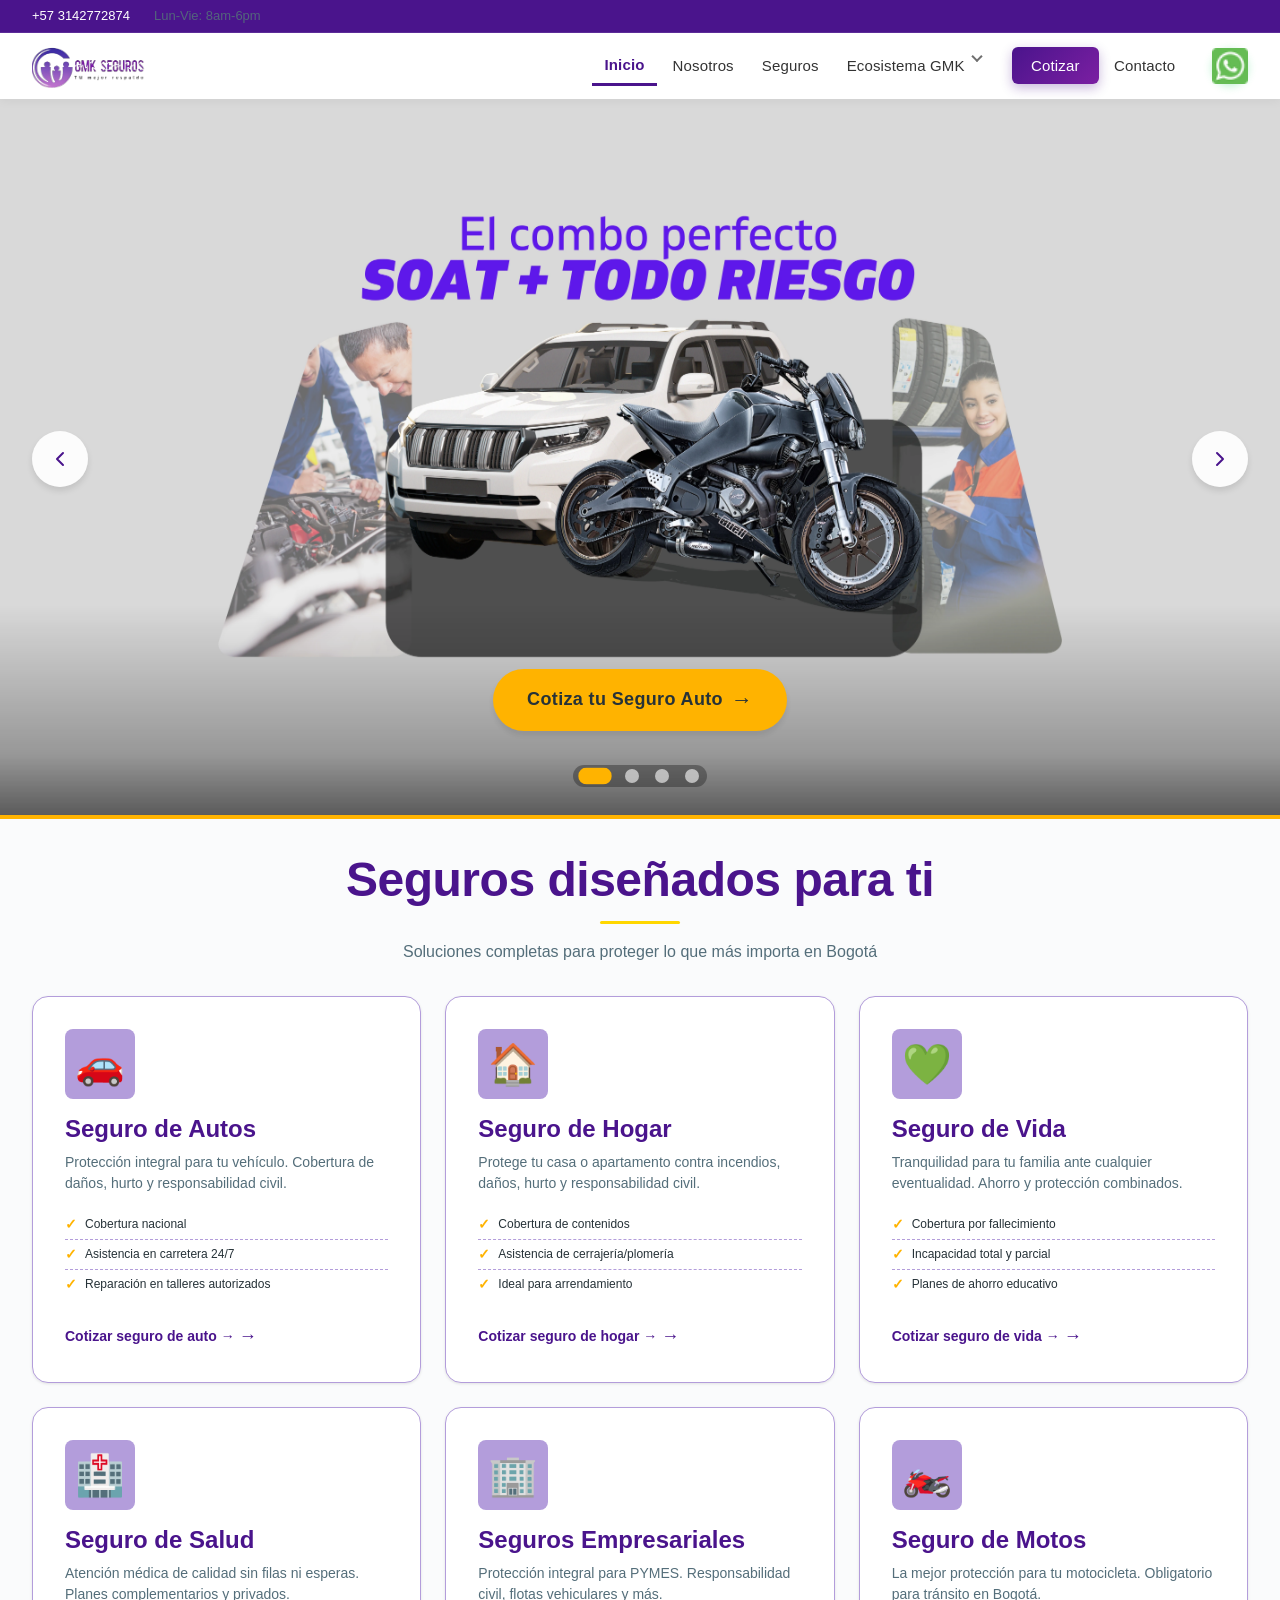
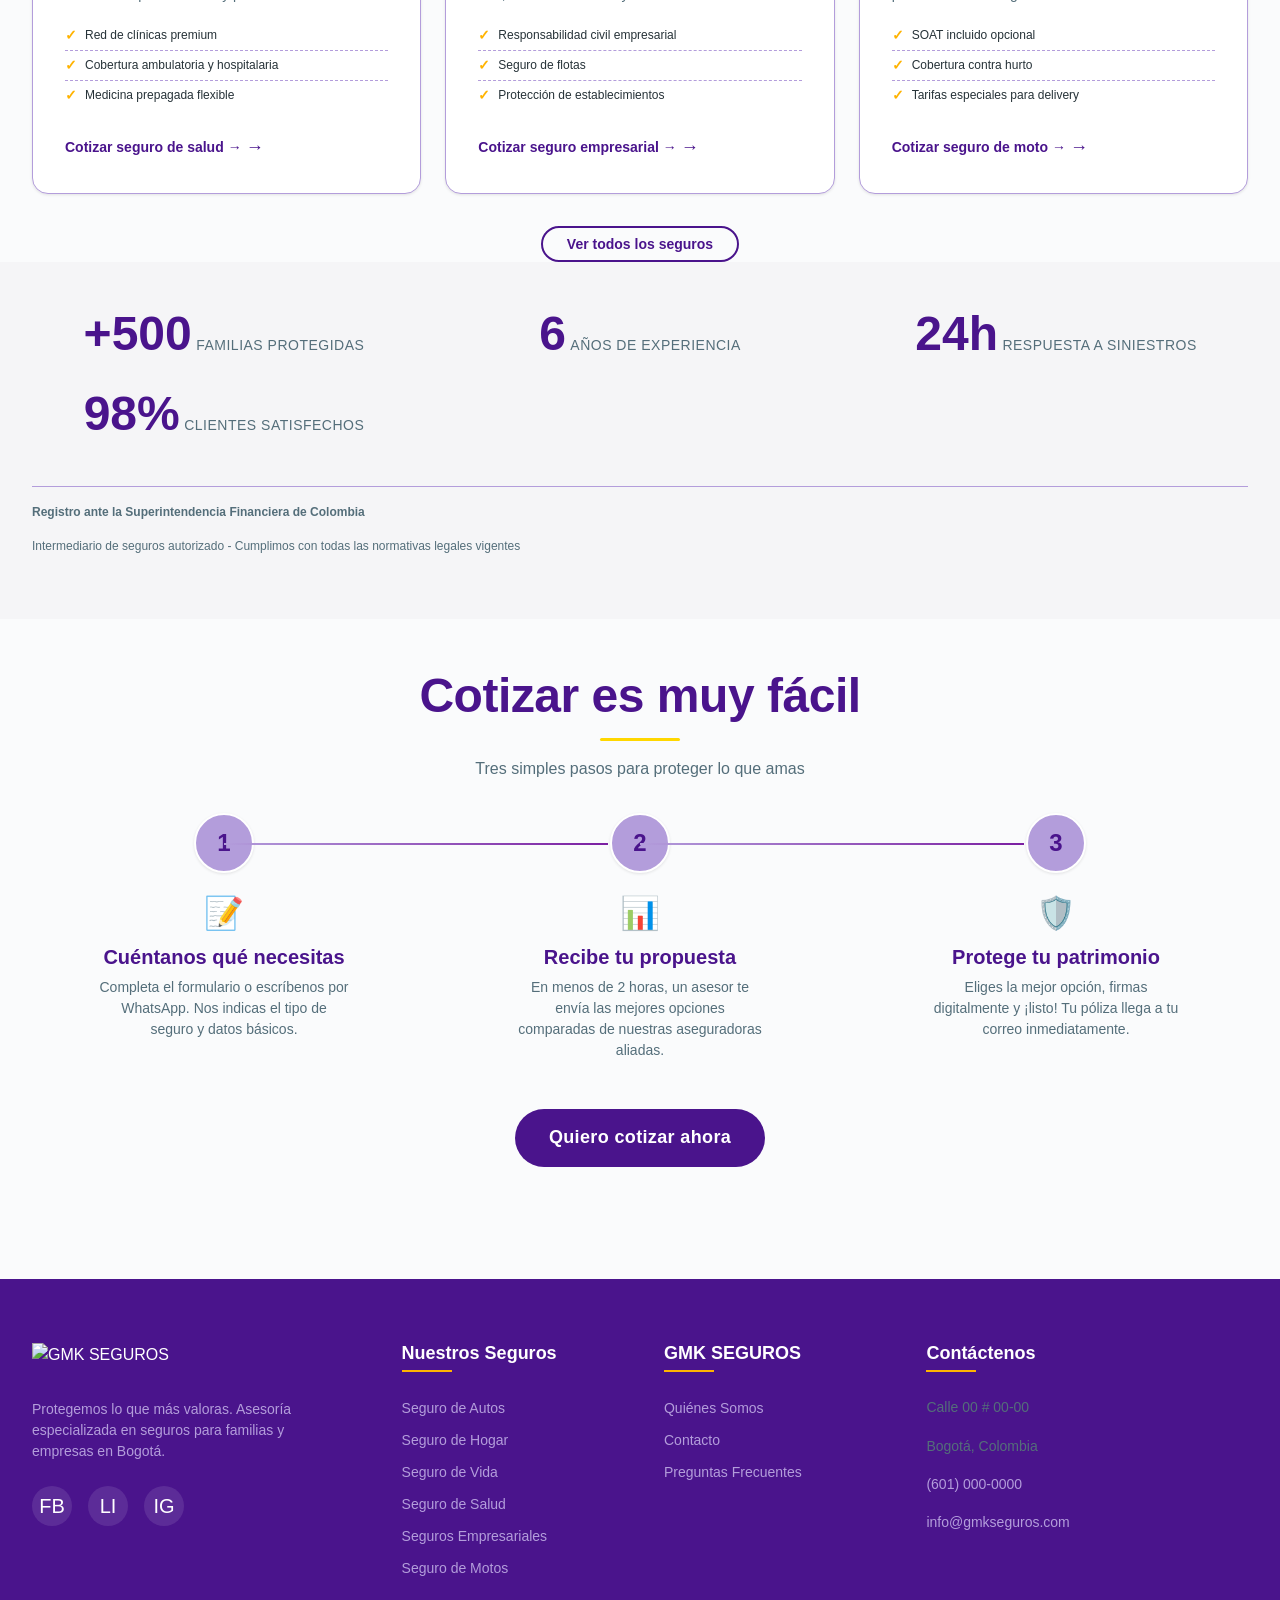
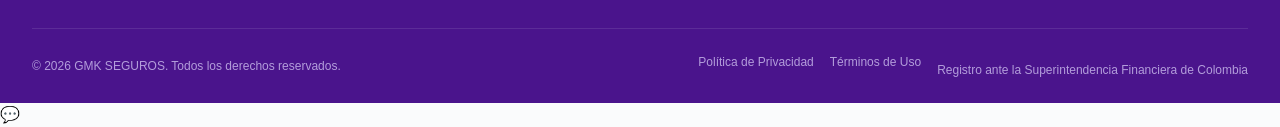
==== commit ce541493: "Actualización del Header: Se añadio un submenu Ecosistmea GMK con tres opciones: 1. GMK Pro, 2. GMK " ====
--- a/index.html
+++ b/index.html
@@ -30,71 +30,70 @@
 </head>
 
 <body>
-<!-- HEADER (activo en "Index") -->
-<header class="header" role="banner">
-    <div class="header__top">
-        <div class="container">
-            <p class="header__contact">
-                <span aria-hidden="true">📞</span>
-                <a href="tel:+5710000000" class="header__phone">(601) 000-0000</a>
-                <span class="header__schedule">Lun-Vie: 8am-6pm</span>
-            </p>
+    <!-- HEADER (activo en "Index") -->
+    <header class="header" role="banner">
+        <div class="header__top">
+            <div class="container">
+                <p class="header__contact">
+                    <a href="tel:+573142772874" class="header__phone">+57 3142772874</a>
+                    <span class="header__schedule">Lun-Vie: 8am-6pm</span>
+                </p>
+            </div>
         </div>
-    </div>
-
-    <div class="header__main">
-        <div class="container header__container">
-            <a href="inicio.html" class="logo" aria-label="GMK SEGUROS - Inicio">
-                <img src="assets/logo-gmk.svg" alt="GMK SEGUROS Logo" class="logo__img" width="180" height="50">
-            </a>
-
-            <nav class="nav" role="navigation" aria-label="Navegación principal">
-                <button class="nav__toggle" aria-label="Abrir menú" aria-expanded="false" aria-controls="nav-menu"
-                    type="button">
-                    <span class="nav__hamburger" aria-hidden="true"></span>
-                </button>
-
-                <ul class="nav__menu" id="nav-menu" role="menubar">
-                    <li class="nav__item" role="none">
-                        <a href="index.html" class="nav__link nav__link--active" role="menuitem">Inicio</a>
-                    </li>
-                    <li class="nav__item" role="none">
-                        <a href="nosotros.html" class="nav__link" role="menuitem">Nosotros</a>
-                    </li>
-                    <li class="nav__item" role="none">
-                        <a href="seguros.html" class="nav__link" role="menuitem">Seguros</a>
-                    </li>
-                    <li class="nav__item nav__item--dropdown" role="none">
-                        <a href="#" class="nav__link" role="menuitem" aria-haspopup="true" aria-expanded="false">Ecosistema GMK</a>
-                        <ul class="nav__submenu" role="menu">
-                            <li role="none">
-                                <a href="gmk-bambini.html" class="nav__sublink" role="menuitem">GMK Bambini</a>
-                            </li>
-                            <li role="none">
-                                <a href="gmk-markt.html" class="nav__sublink" role="menuitem">GMK Markt</a>
-                            </li>
-                            <li role="none">
-                                <a href="gmk-pro.html" class="nav__sublink" role="menuitem">GMK Pro</a>
-                            </li>
-                        </ul>
-                    </li>
-                    <li class="nav__item" role="none">
-                        <a href="cotizar.html" class="nav__link nav__link--cta" role="menuitem">Cotizar</a>
-                    </li>
-                    <li class="nav__item" role="none">
-                        <a href="contacto.html" class="nav__link" role="menuitem"
-                            aria-current="page">Contacto</a>
-                    </li>
-                </ul>
-            </nav>
-
-            <a href="https://wa.me/573142772874 " class="header__whatsapp" aria-label="WhatsApp" target="_blank"
-                rel="noopener noreferrer">
-                <img src="images/whatsapp.png" alt="WhatsApp Logo" width="50" height="50">
-            </a>
+
+        <div class="header__main">
+            <div class="container header__container">
+                <a href="inicio.html" class="logo" aria-label="GMK SEGUROS - Inicio">
+                    <img src="images/logo-gmk.svg" alt="GMK SEGUROS Logo" class="logo__img" width="180" height="50">
+                </a>
+
+                <nav class="nav" role="navigation" aria-label="Navegación principal">
+                    <button class="nav__toggle" aria-label="Abrir menú" aria-expanded="false" aria-controls="nav-menu"
+                        type="button">
+                        <span class="nav__hamburger" aria-hidden="true"></span>
+                    </button>
+
+                    <ul class="nav__menu" id="nav-menu" role="menubar">
+                        <li class="nav__item" role="none">
+                            <a href="index.html" class="nav__link nav__link--active" role="menuitem">Inicio</a>
+                        </li>
+                        <li class="nav__item" role="none">
+                            <a href="nosotros.html" class="nav__link" role="menuitem">Nosotros</a>
+                        </li>
+                        <li class="nav__item" role="none">
+                            <a href="seguros.html" class="nav__link" role="menuitem">Seguros</a>
+                        </li>
+                        <li class="nav__item nav__item--dropdown" role="none">
+                            <a href="#" class="nav__link" role="menuitem" aria-haspopup="true"
+                                aria-expanded="false">Ecosistema GMK</a>
+                            <ul class="nav__submenu" role="menu">
+                                <li role="none">
+                                    <a href="gmk-bambini.html" class="nav__sublink" role="menuitem">GMK Bambini</a>
+                                </li>
+                                <li role="none">
+                                    <a href="gmk-markt.html" class="nav__sublink" role="menuitem">GMK Markt</a>
+                                </li>
+                                <li role="none">
+                                    <a href="gmk-pro.html" class="nav__sublink" role="menuitem">GMK Pro</a>
+                                </li>
+                            </ul>
+                        </li>
+                        <li class="nav__item" role="none">
+                            <a href="cotizar.html" class="nav__link nav__link--cta" role="menuitem">Cotizar</a>
+                        </li>
+                        <li class="nav__item" role="none">
+                            <a href="contacto.html" class="nav__link" role="menuitem" aria-current="page">Contacto</a>
+                        </li>
+                    </ul>
+                </nav>
+
+                <a href="https://wa.me/573142772874 " class="header__whatsapp" aria-label="WhatsApp" target="_blank"
+                    rel="noopener noreferrer">
+                    <img src="images/whatsapp.png" alt="WhatsApp Logo" width="50" height="50">
+                </a>
+            </div>
         </div>
-    </div>
-</header>
+    </header>
 
     <!-- MAIN: Contenido específico de INICIO -->
     <main id="main-content" class="main" role="main">
@@ -123,9 +122,8 @@
                     <!-- Slide 2 -->
                     <article class="hero-carousel__slide">
                         <div class="hero-carousel__image-wrapper">
-                            <img src="images/seguro-hogar.webp"
-                                alt="Familia feliz en casa - Promoción Seguro Hogar" class="hero-carousel__image"
-                                loading="lazy">
+                            <img src="images/seguro-hogar.webp" alt="Familia feliz en casa - Promoción Seguro Hogar"
+                                class="hero-carousel__image" loading="lazy">
                         </div>
                         <div class="hero-carousel__content">
                             <h2 class="hero-carousel__title visually-hidden">Seguro de Hogar</h2>
@@ -159,9 +157,8 @@
                     <!-- Slide 4 -->
                     <article class="hero-carousel__slide">
                         <div class="hero-carousel__image-wrapper">
-                            <img src="/images/seguro-vida.webp"
-                                alt="Persona mayor disfrutando - Promoción Seguro Vida" class="hero-carousel__image"
-                                loading="lazy">
+                            <img src="/images/seguro-vida.webp" alt="Persona mayor disfrutando - Promoción Seguro Vida"
+                                class="hero-carousel__image" loading="lazy">
                         </div>
                         <div class="hero-carousel__content">
                             <h2 class="hero-carousel__title visually-hidden">Seguro de Vida</h2>
--- a/css/header.css
+++ b/css/header.css
@@ -640,12 +640,10 @@
  */
 @media (min-width: 1024px) {
     .nav__submenu {
-        /* Se redefinirá en Paso 17 */
-        display: none;
+        /* Controlado por opacity/visibility en Paso 12.2 */
     }
     
     .nav__item--dropdown > .nav__link::after {
-        /* Se redefinirá en desktop */
         top: 50%;
         right: 0.5rem;
     }
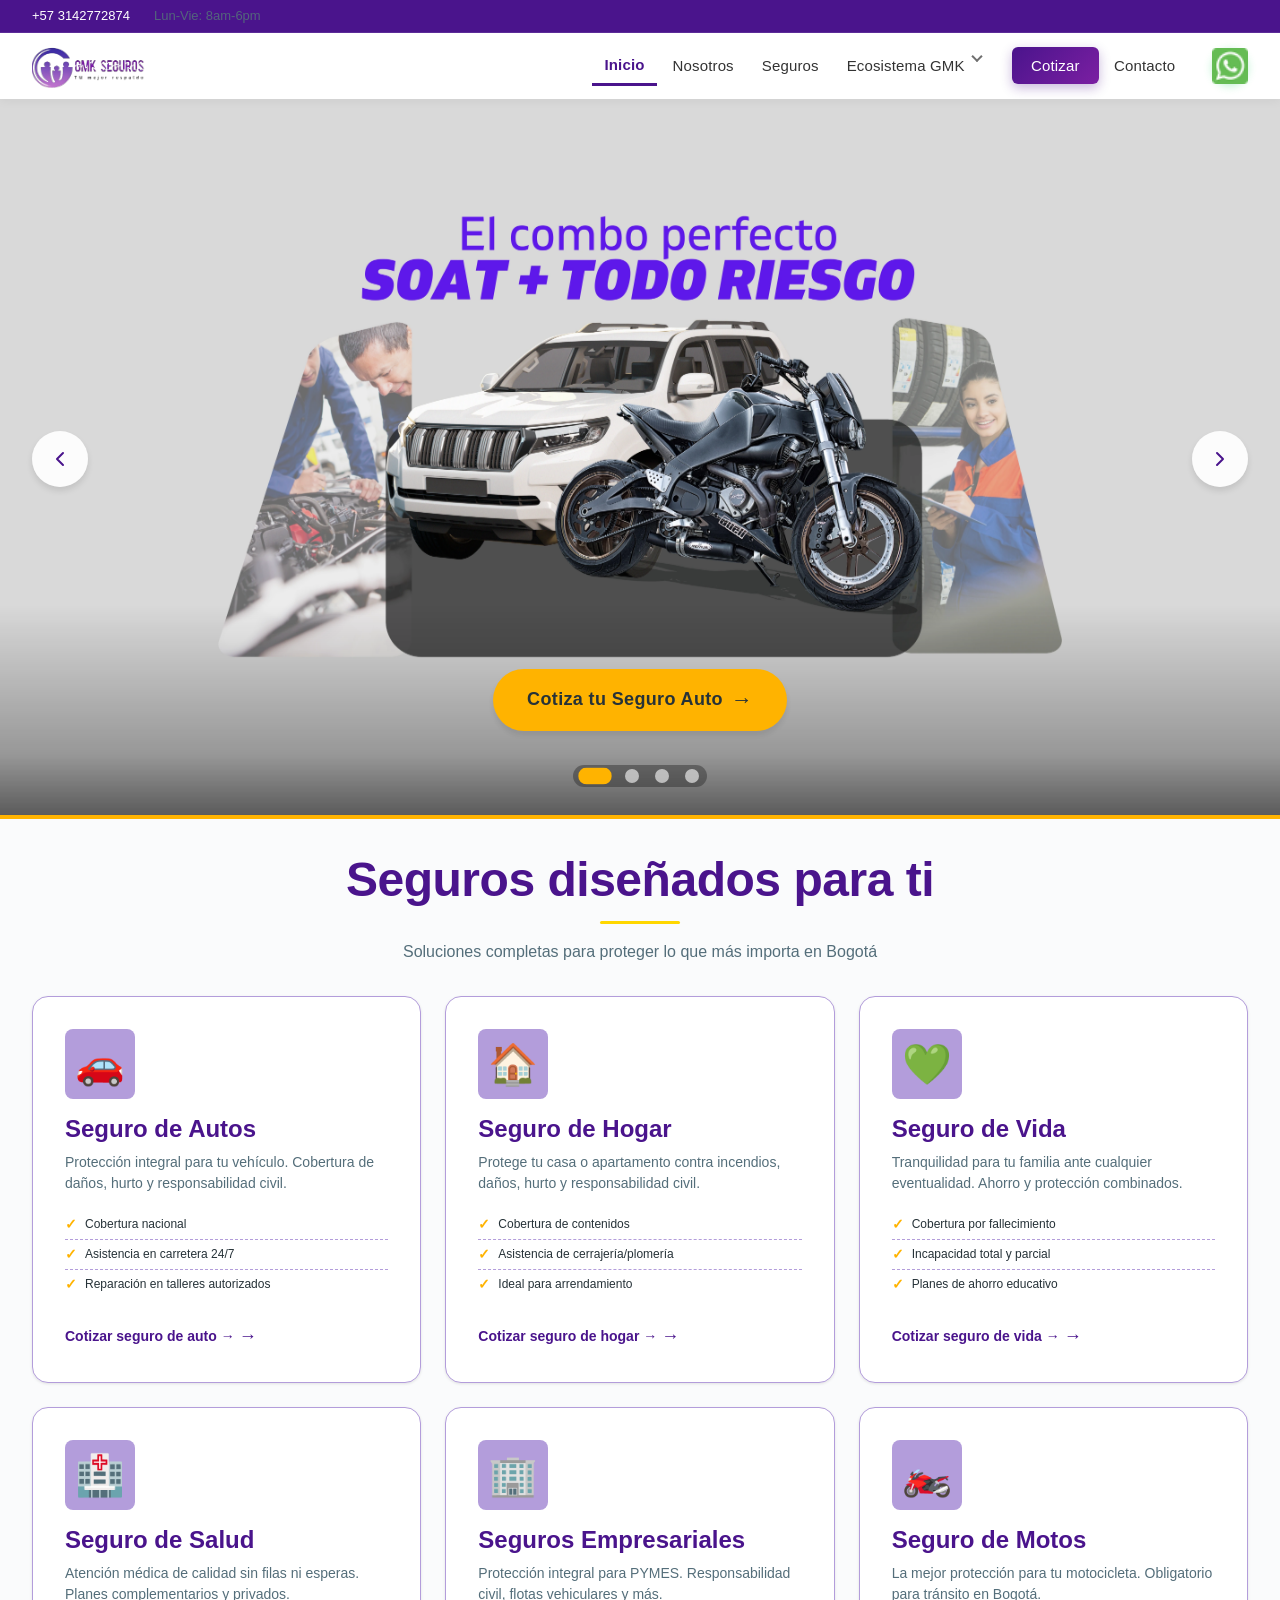
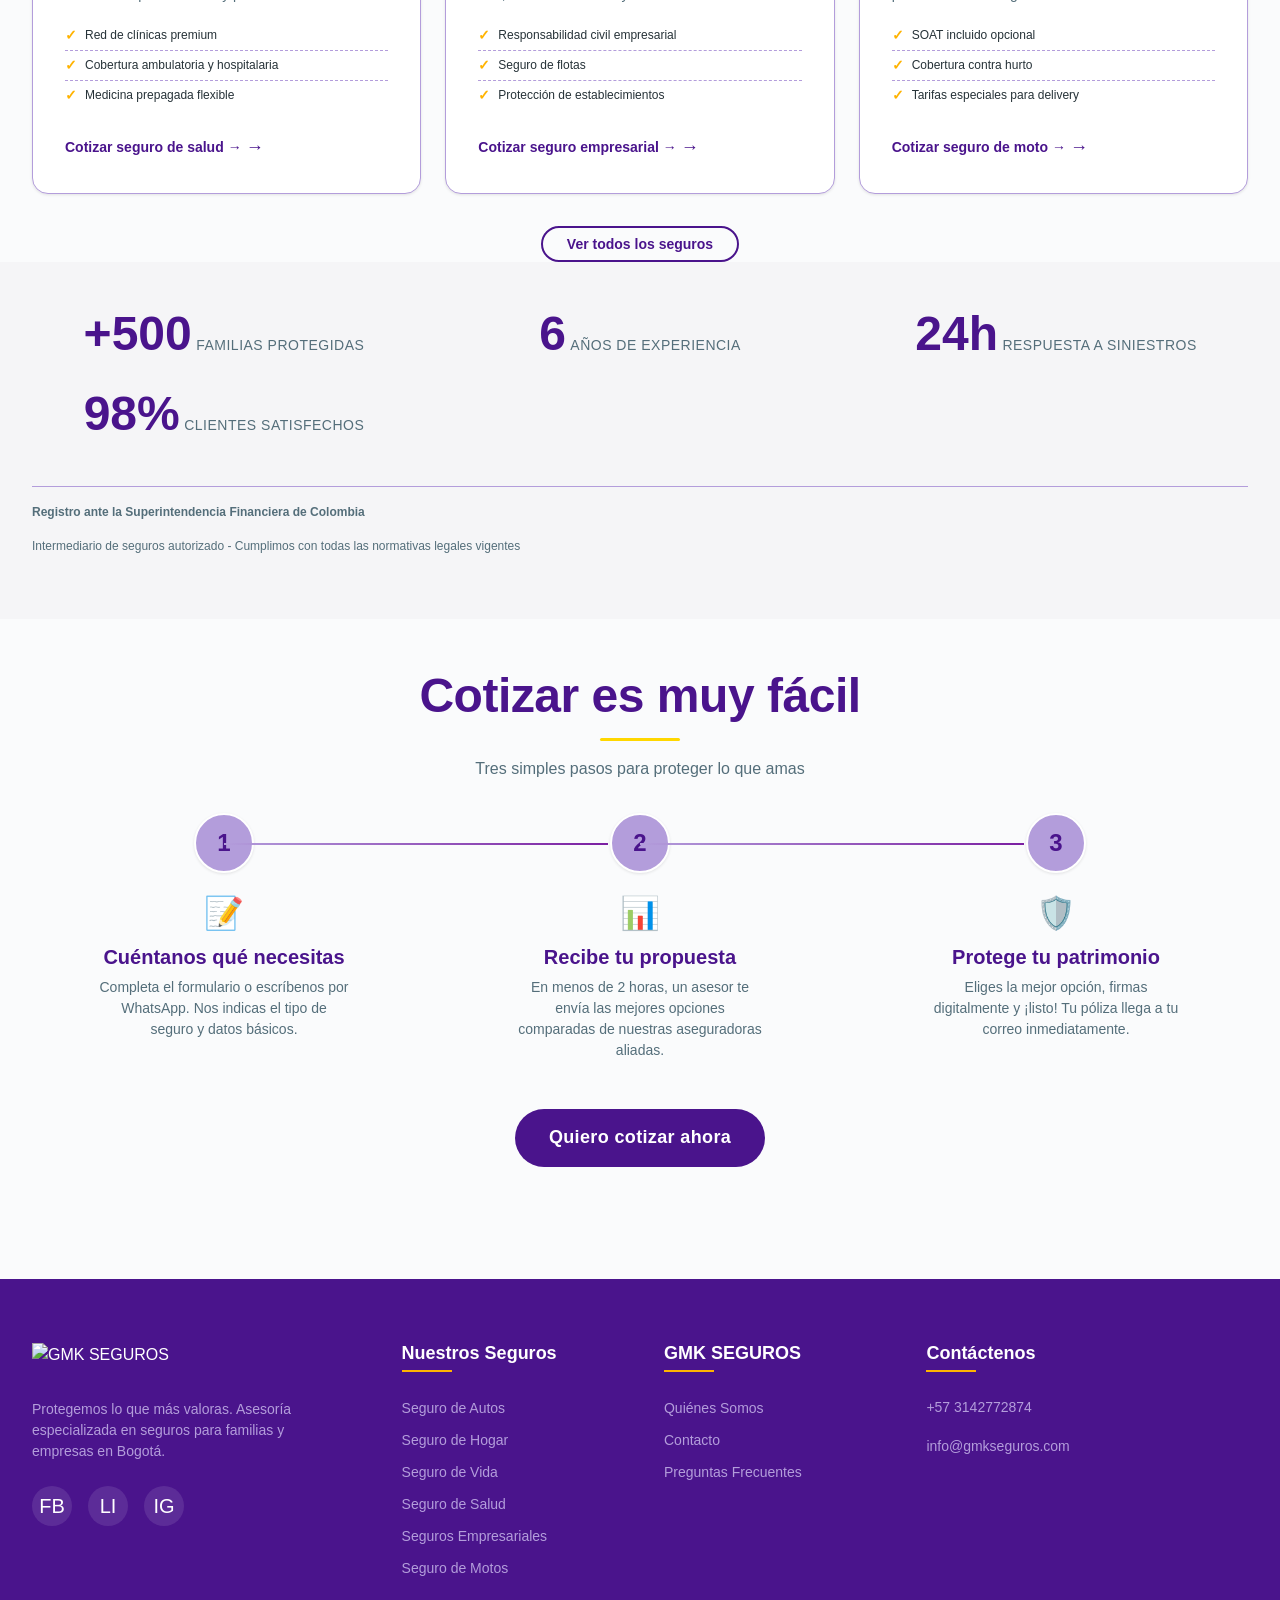
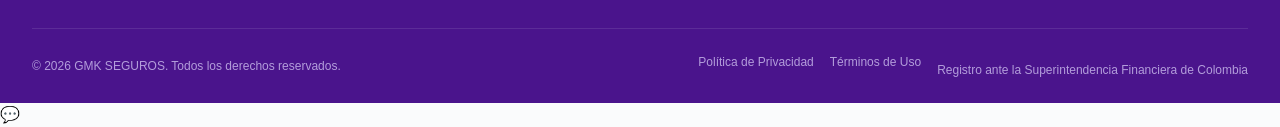
==== commit fc11aace: "Se agregaron y corrigieron pequeños detalles:" ====
--- a/index.html
+++ b/index.html
@@ -428,9 +428,7 @@
                 <div class="footer__contact">
                     <h3 class="footer__title">Contáctenos</h3>
                     <address class="footer__address">
-                        <p>Calle 00 # 00-00</p>
-                        <p>Bogotá, Colombia</p>
-                        <p><a href="tel:+5710000000" class="footer__link">(601) 000-0000</a></p>
+                        <p><a href="tel:+573142772874" class="footer__link">+57 3142772874</a></p>
                         <p><a href="mailto:info@gmkseguros.com" class="footer__link">info@gmkseguros.com</a></p>
                     </address>
                 </div>
